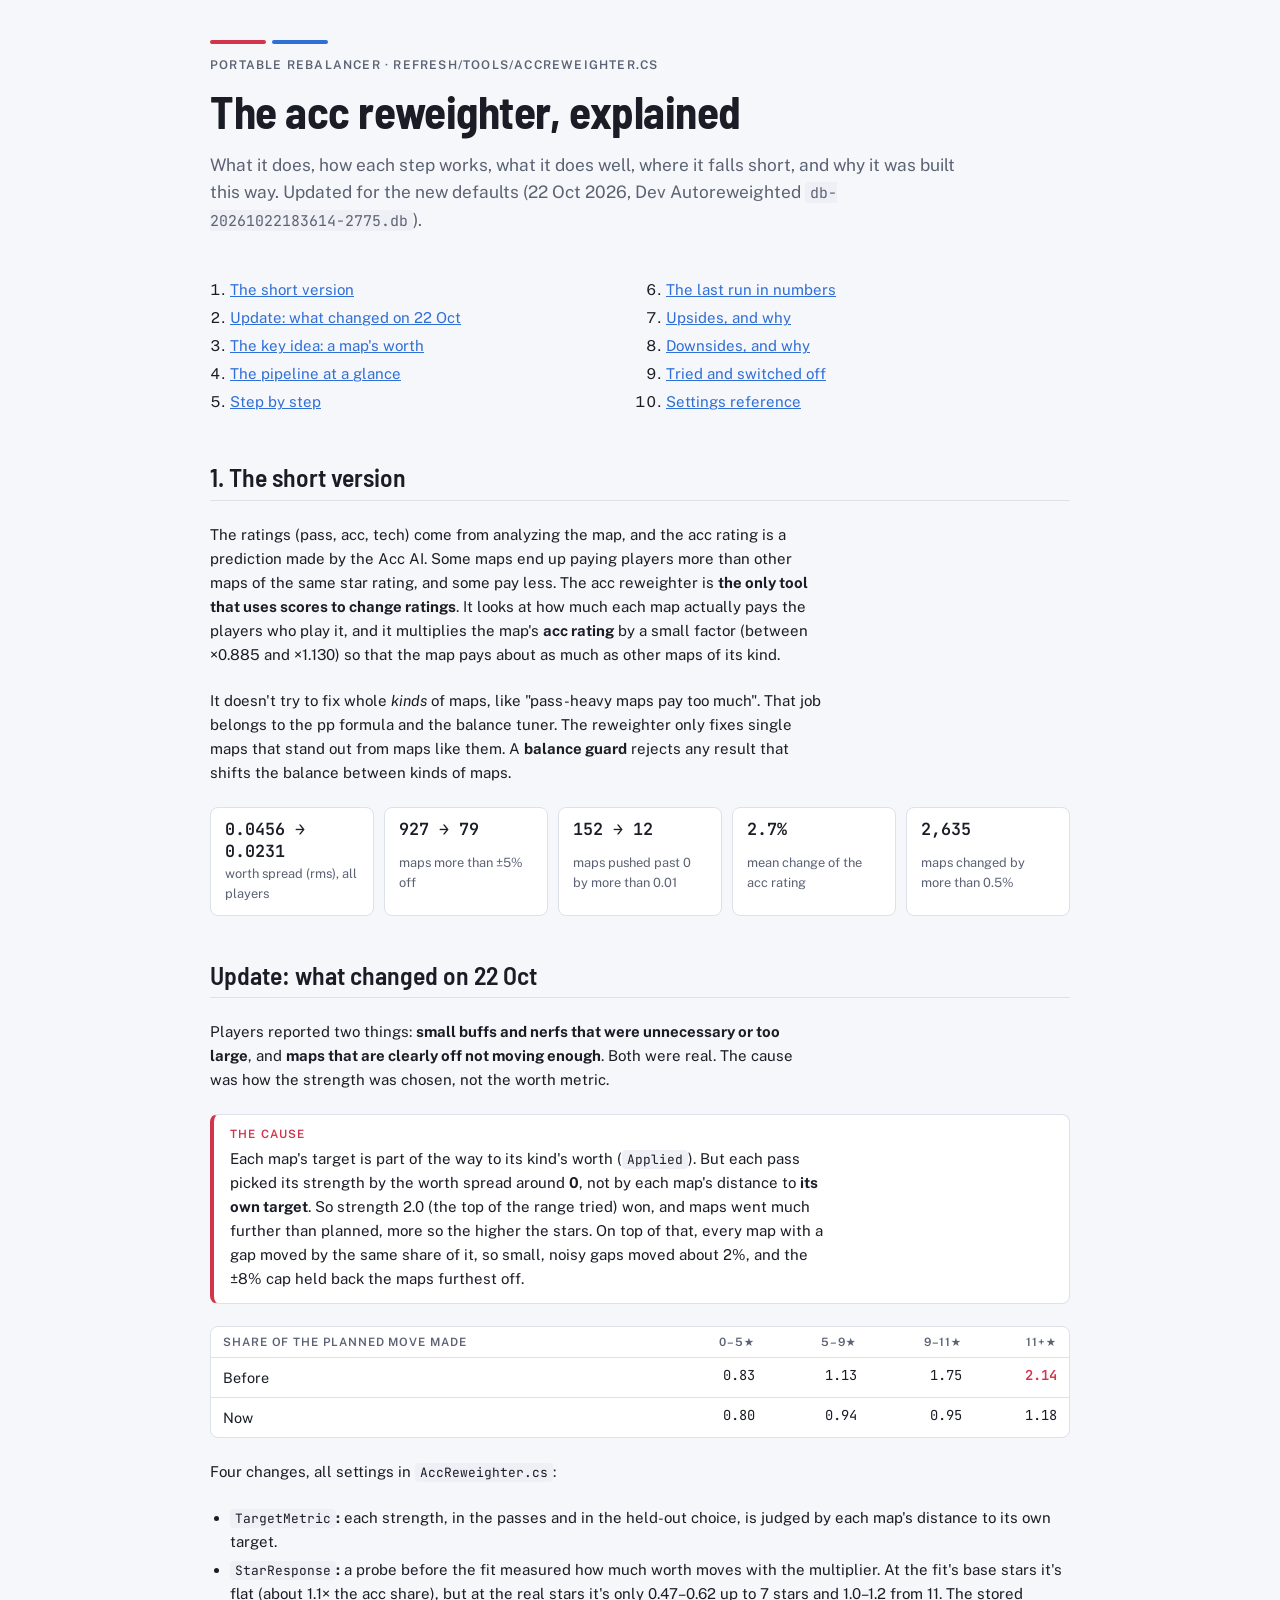
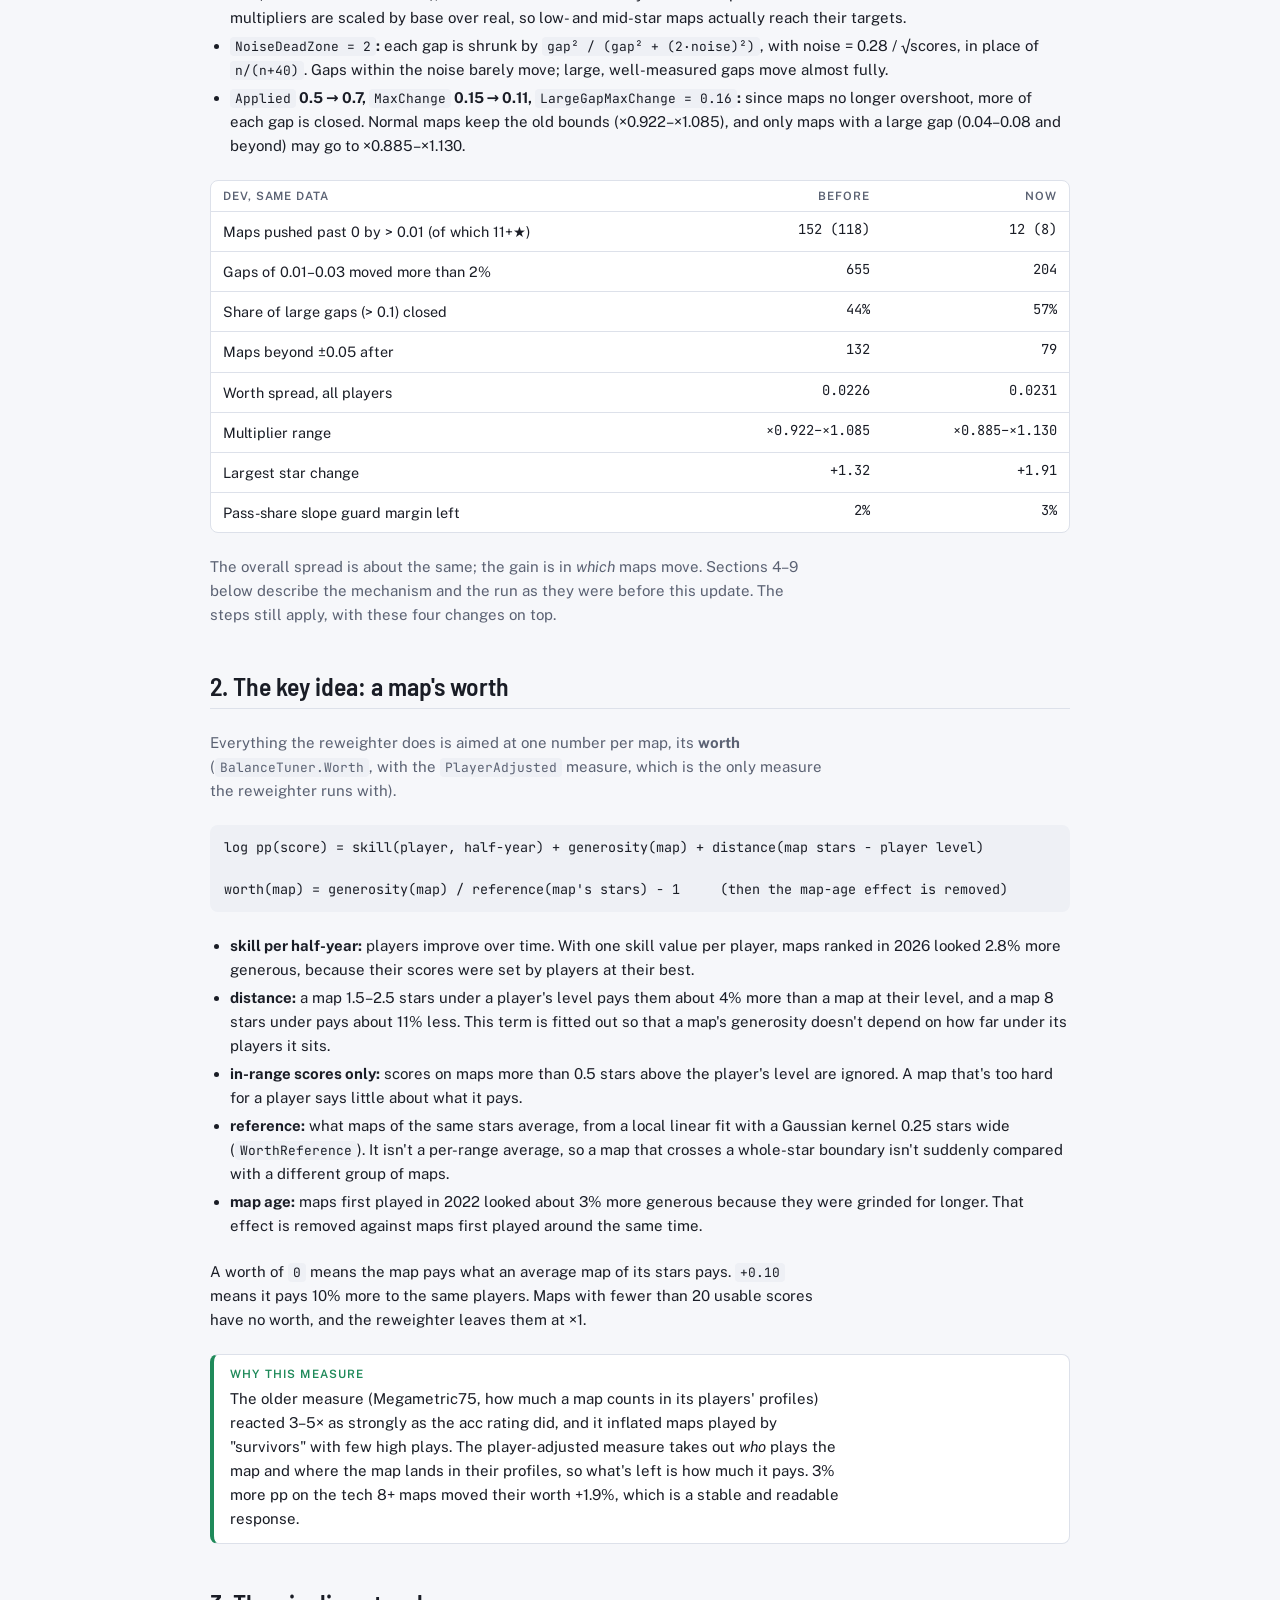
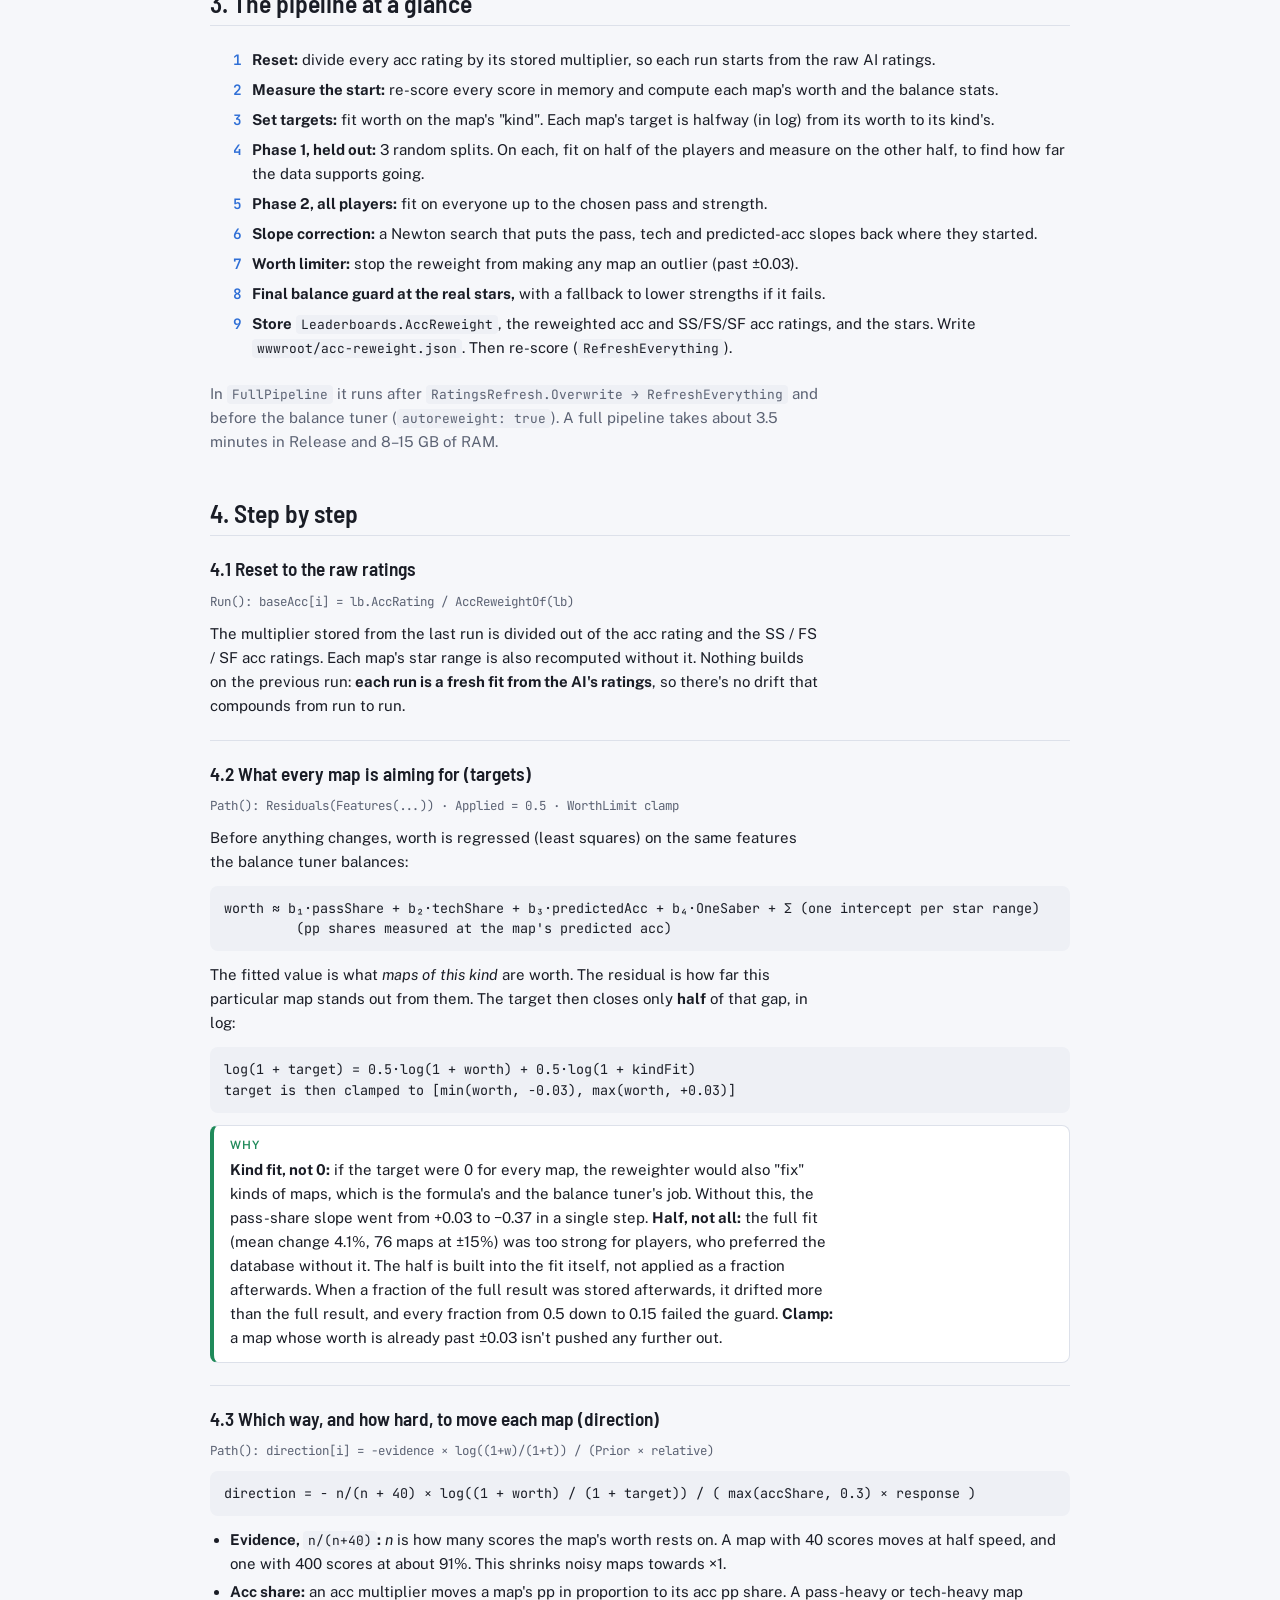
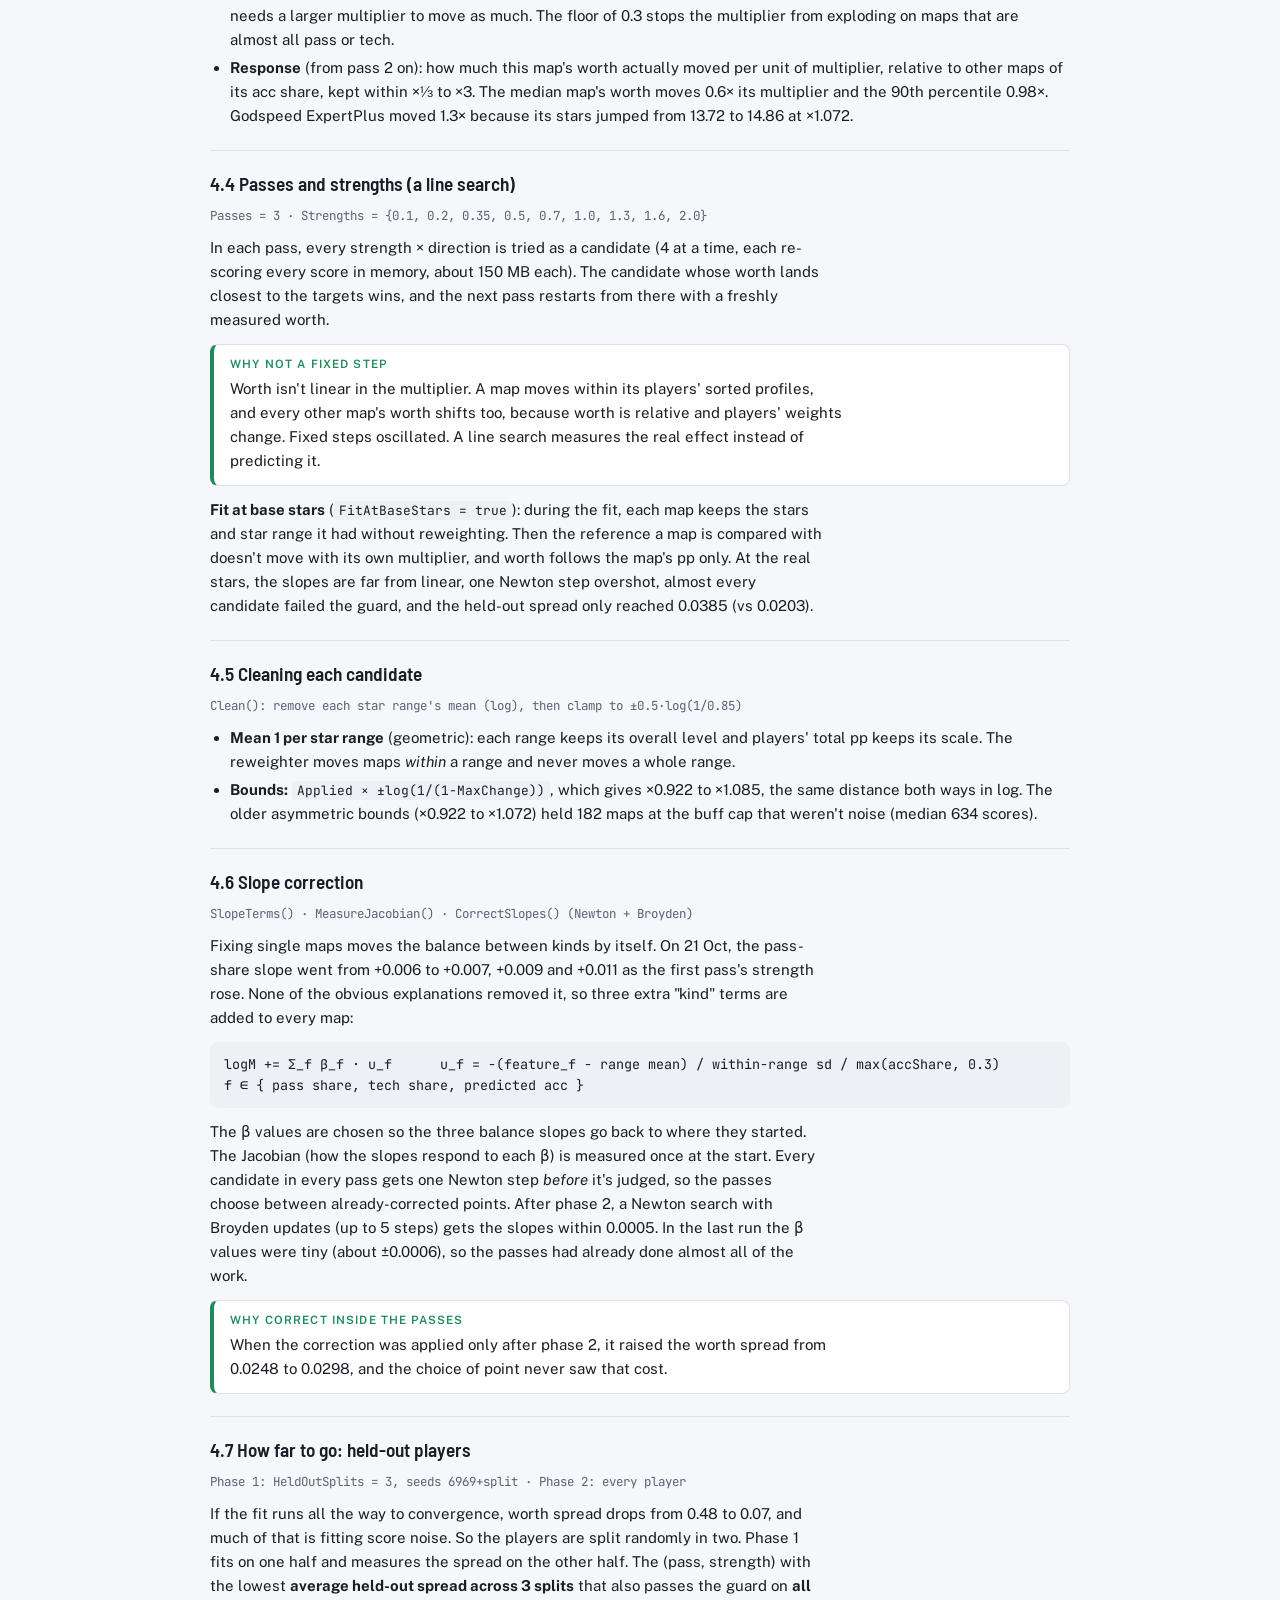
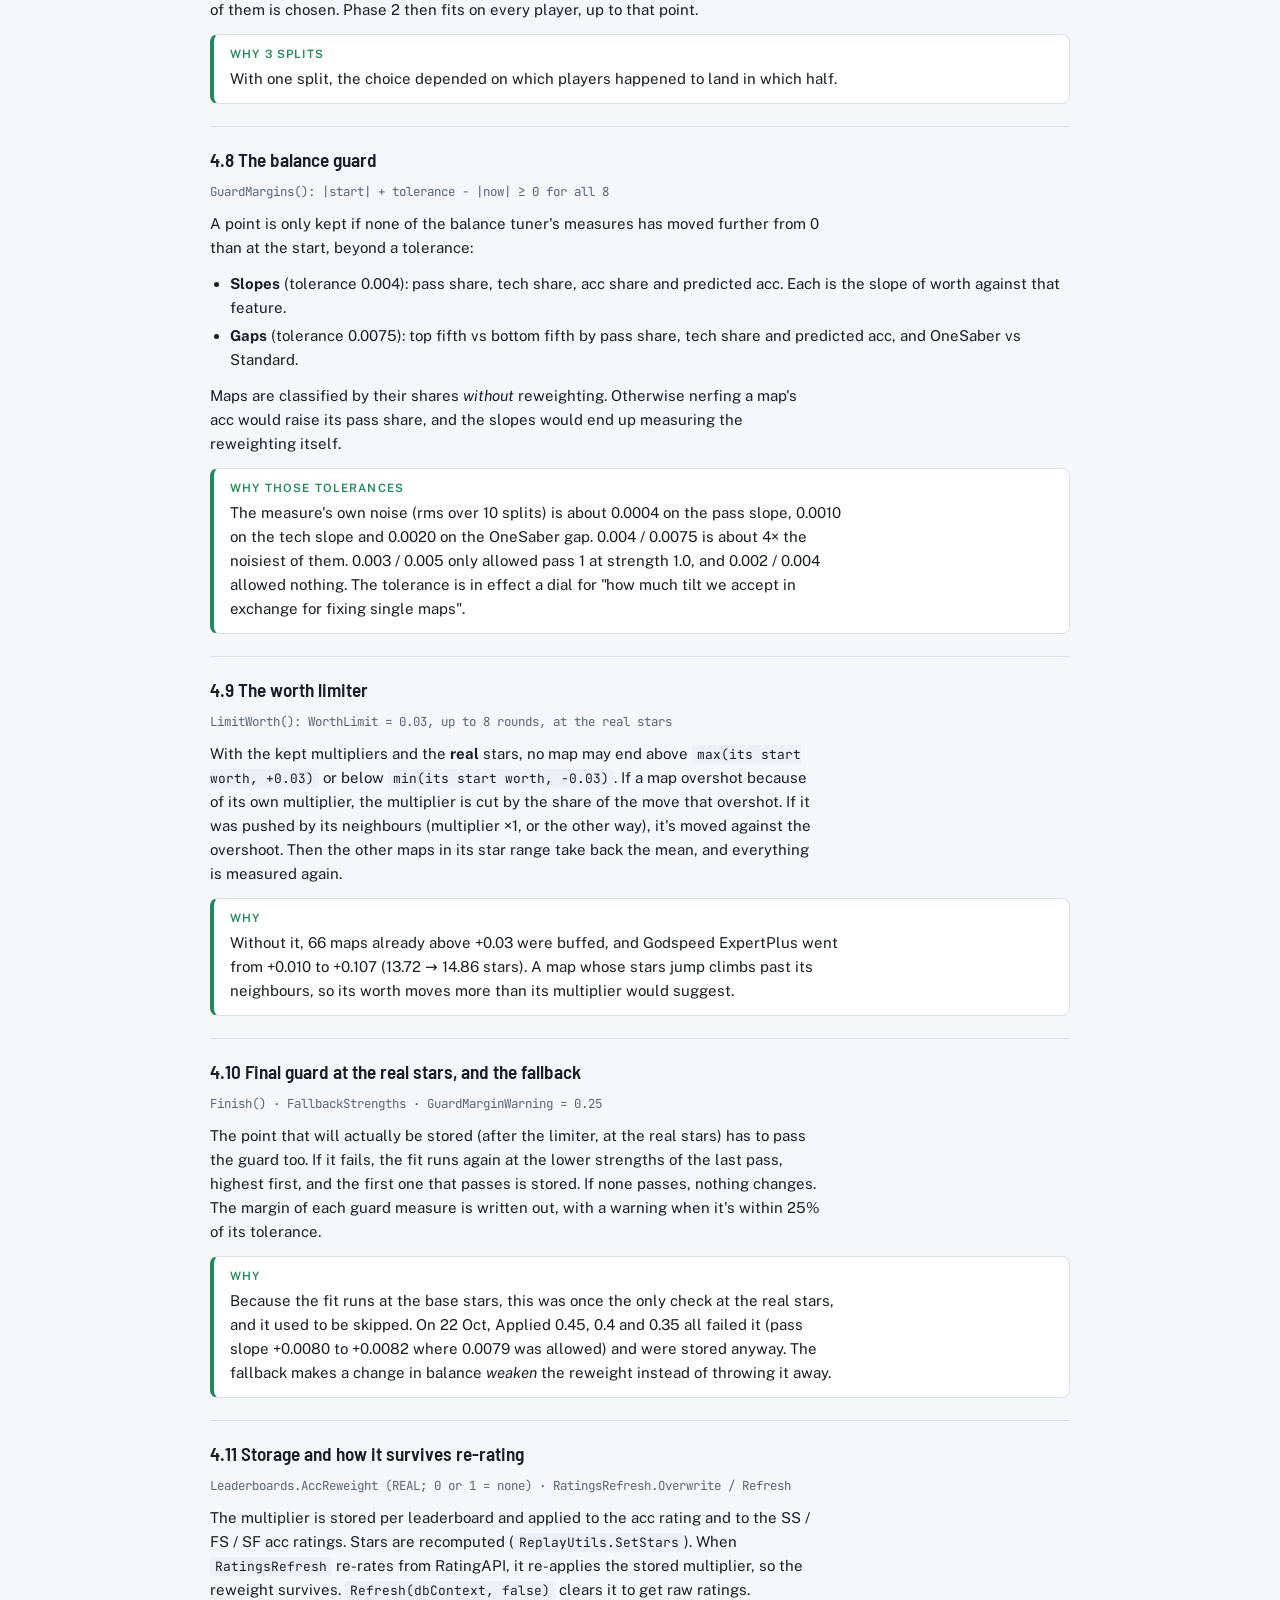
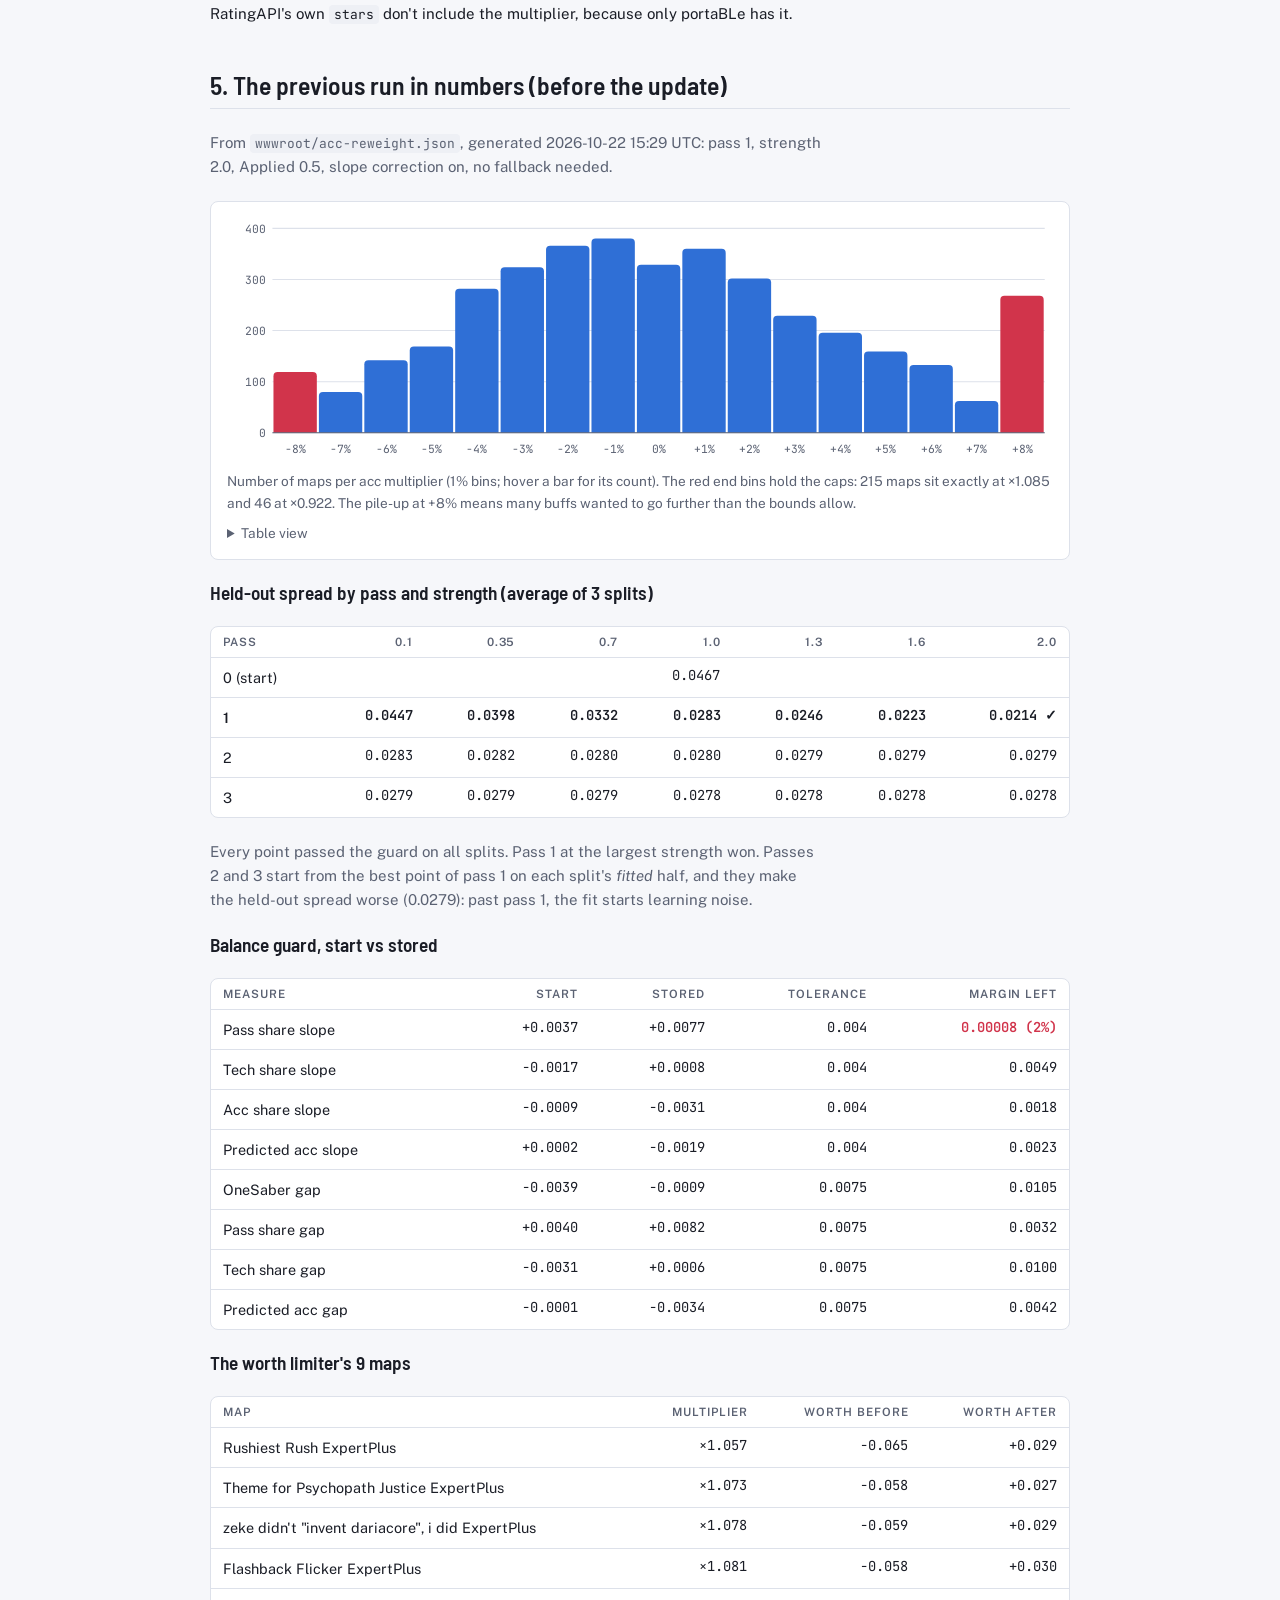
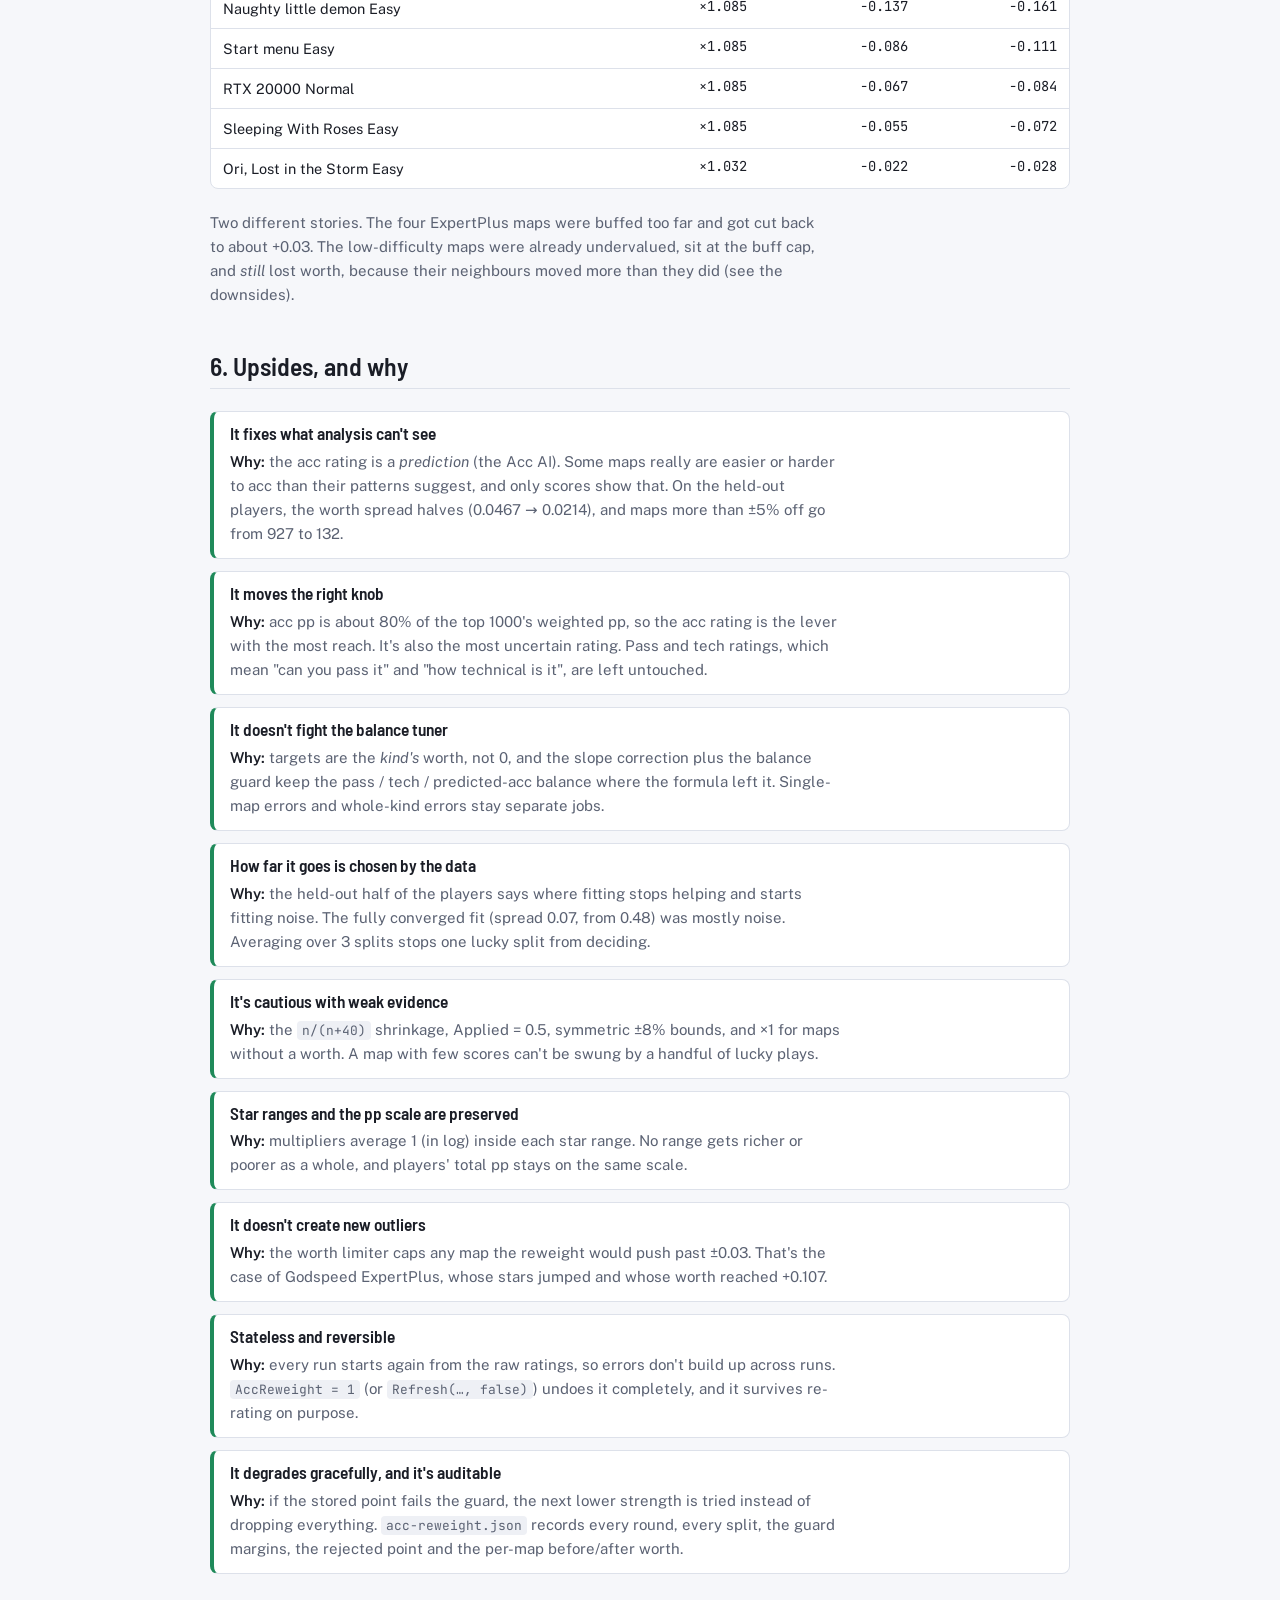
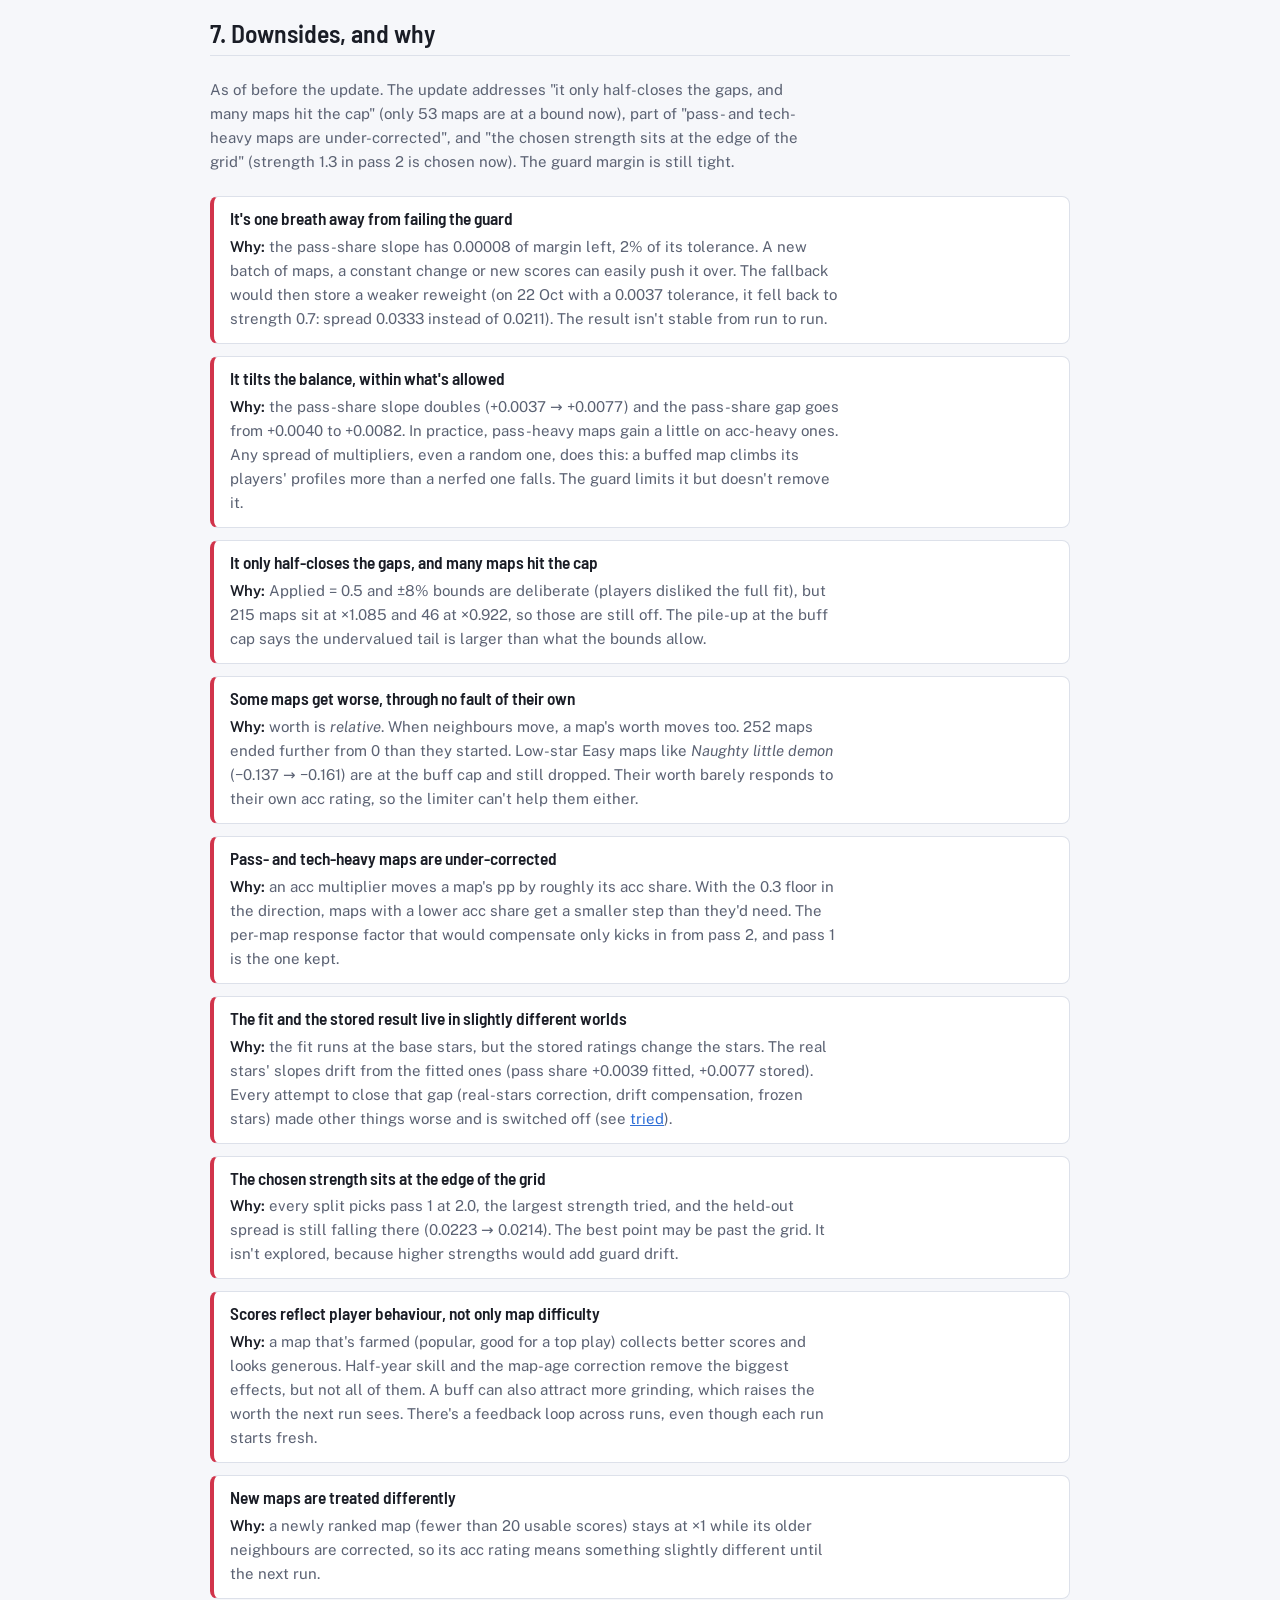
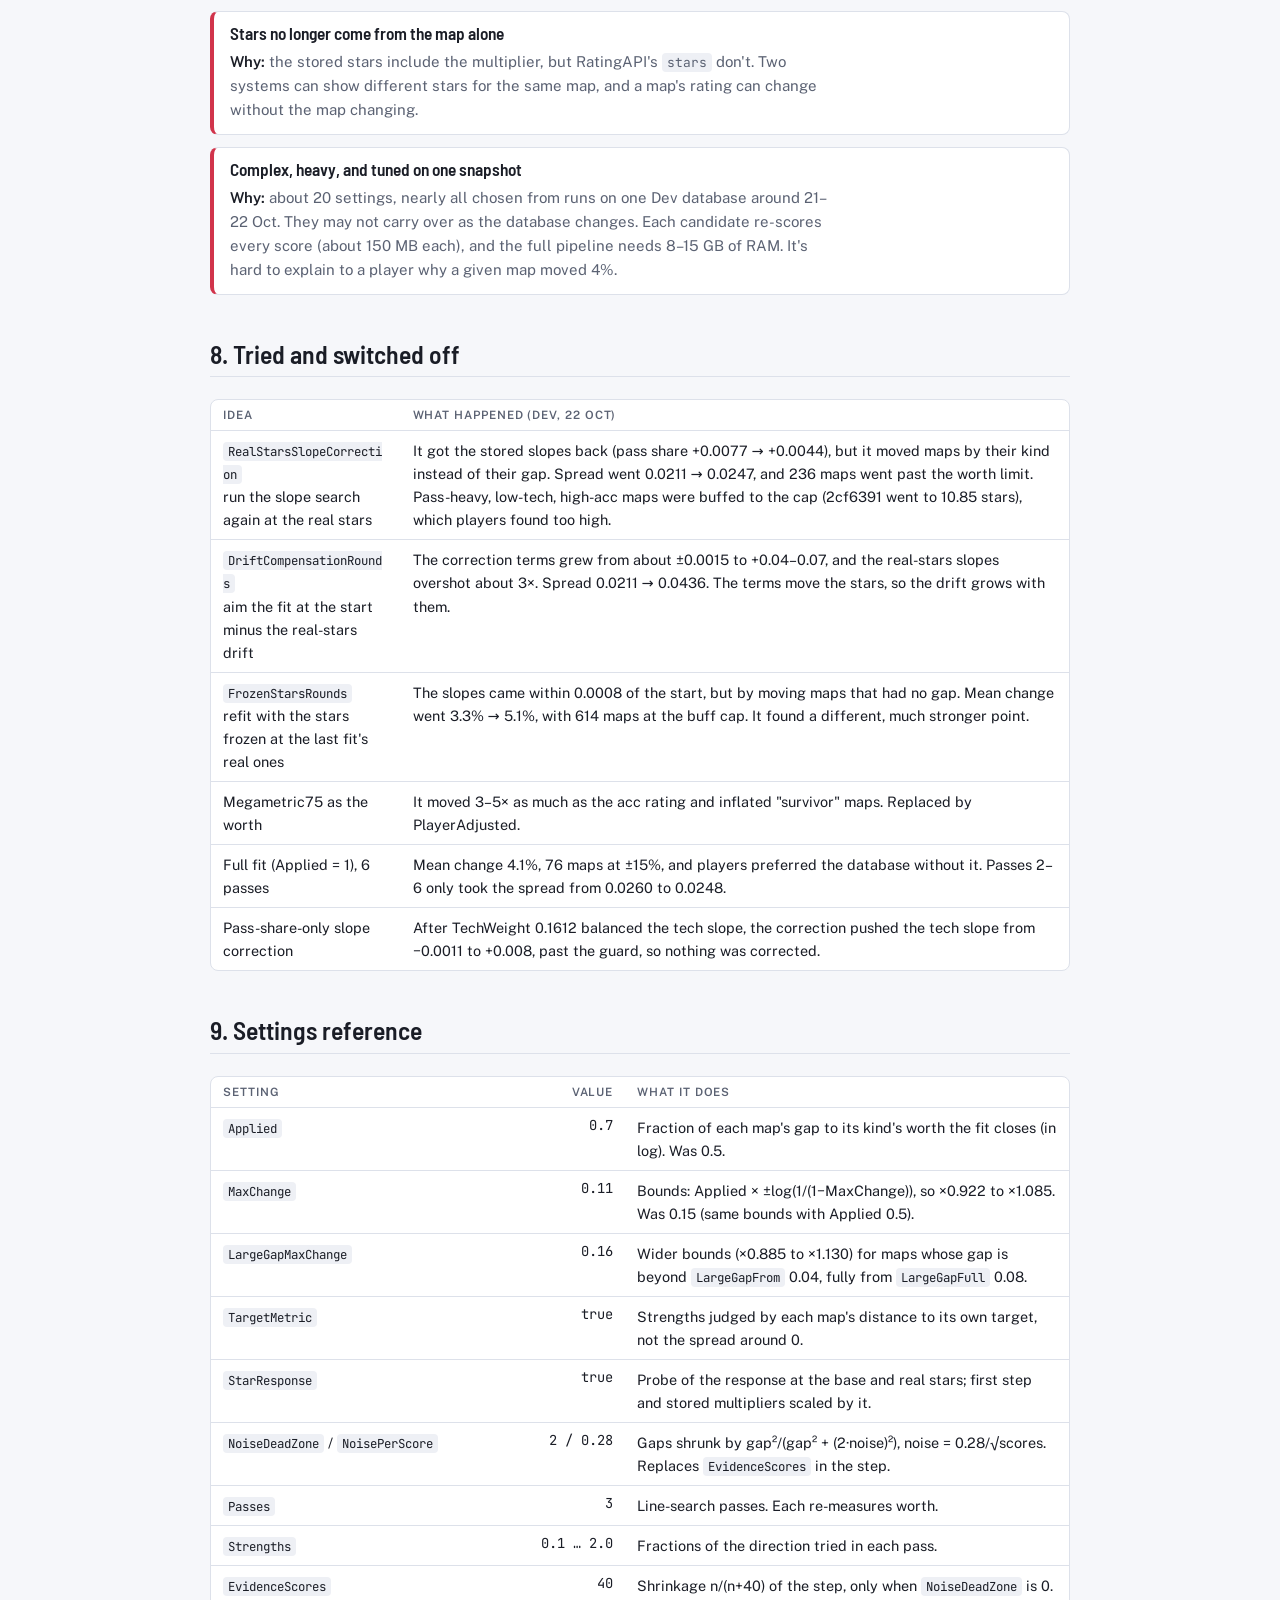
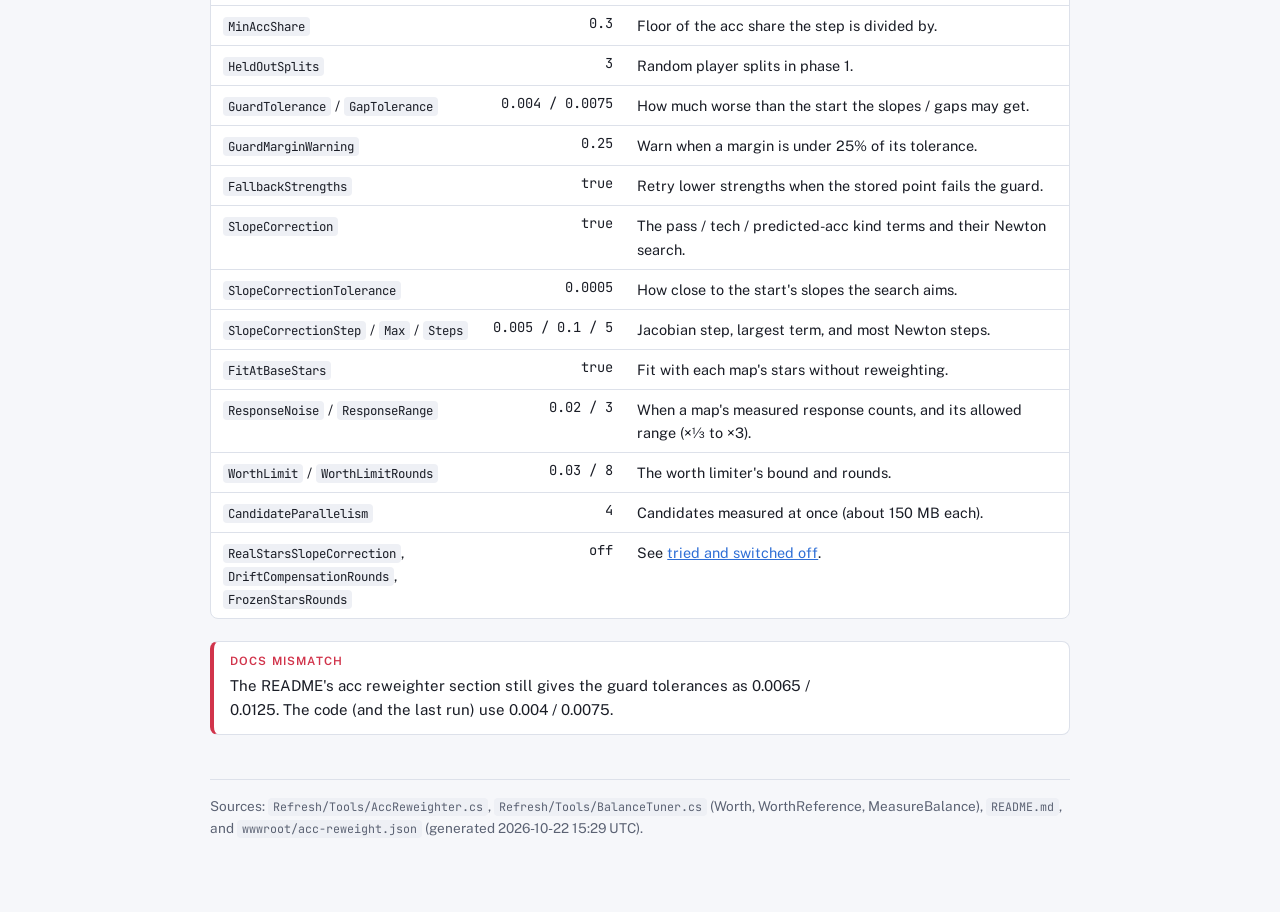
==== acc-reweighter-explained.html @ 8b10fa7d "Reweighter: target metric, star response, noise dead zone, large gaps; new Dev Autoreweighted; cache" ====
<!doctype html>
<html lang="en">
<head>
<meta charset="utf-8">
<meta name="viewport" content="width=device-width, initial-scale=1, viewport-fit=cover">
<title>The acc reweighter, explained</title>
<link rel="preconnect" href="https://fonts.googleapis.com">
<link rel="stylesheet" href="https://fonts.googleapis.com/css2?family=Barlow+Semi+Condensed:wght@500;600;700&family=Public+Sans:wght@400;500;600&family=JetBrains+Mono:wght@400;500&display=swap">
<style>
/* Same look as pp-calculation-example.html and portaBLe-rebalancer-changelog.html. */
:root {
  --bg: #f6f7fa;
  --surface: #ffffff;
  --fg: #1a1d26;
  --muted: #5b6273;
  --line: #dde1ea;
  --red: #d1344b;      /* left saber */
  --blue: #2f6fd6;     /* right saber */
  --green: #1f8a5a;
  --code-bg: #eef0f5;
  --display: "Barlow Semi Condensed", "Arial Narrow", system-ui, sans-serif;
  --body: "Public Sans", system-ui, -apple-system, "Segoe UI", sans-serif;
  --mono: "JetBrains Mono", ui-monospace, SFMono-Regular, Menlo, monospace;
}
@media (prefers-color-scheme: dark) { :root:not([data-theme="light"]) {
  --bg: #11131a; --surface: #181b24; --fg: #e6e8ef; --muted: #9aa1b2; --line: #2a2f3c;
  --red: #ff6b7f; --blue: #6fa3ff; --green: #4cc38a; --code-bg: #20242f; color-scheme: dark; } }
:root[data-theme="dark"] {
  --bg: #11131a; --surface: #181b24; --fg: #e6e8ef; --muted: #9aa1b2; --line: #2a2f3c;
  --red: #ff6b7f; --blue: #6fa3ff; --green: #4cc38a; --code-bg: #20242f; color-scheme: dark; }

body { margin: 0; background: var(--bg); color: var(--fg); font: 15px/1.6 var(--body); }
.wrap { max-width: 860px; margin: 0 auto; padding-block: 40px 72px;
  padding-left: max(16px, env(safe-area-inset-left, 0px)); padding-right: max(16px, env(safe-area-inset-right, 0px));
  display: grid; gap: 44px; }
h1, h2, h3 { font-family: var(--display); text-wrap: balance; margin: 0; line-height: 1.15; }
h1 { font-size: clamp(2rem, 5vw, 2.8rem); font-weight: 700; letter-spacing: -0.01em; }
h2 { font-size: 1.6rem; font-weight: 600; padding-bottom: 8px; border-bottom: 1px solid var(--line); }
h3 { font-size: 1.2rem; font-weight: 600; }
p { margin: 0; max-width: 68ch; }
ul, ol { margin: 0; padding-left: 20px; display: grid; gap: 4px; }
code { font: 0.86em var(--mono); background: var(--code-bg); padding: 1px 5px; border-radius: 4px; overflow-wrap: anywhere; }
a { color: var(--blue); }
a:focus-visible { outline: 2px solid var(--blue); outline-offset: 2px; }
.eyebrow { font: 600 0.75rem var(--body); letter-spacing: 0.1em; text-transform: uppercase; color: var(--muted); }
.sabers { display: flex; gap: 6px; }
.sabers span { height: 4px; width: 56px; border-radius: 2px; }
.sabers span:first-child { background: var(--red); } .sabers span:last-child { background: var(--blue); }

header { display: grid; gap: 14px; }
.lede { font-size: 1.08rem; color: var(--muted); }
section { display: grid; gap: 22px; min-width: 0; }
.intro { color: var(--muted); }
nav ol { columns: 2; column-gap: 32px; display: block; }
nav li { margin-bottom: 4px; break-inside: avoid; }

.map { display: grid; grid-template-columns: repeat(auto-fit, minmax(150px, 1fr)); gap: 10px; }
.map div { background: var(--surface); border: 1px solid var(--line); border-radius: 8px; padding: 10px 14px; display: grid; gap: 2px; }
.map b { font: 600 1.05rem var(--mono); font-variant-numeric: tabular-nums; }
.map span { font-size: 0.8rem; color: var(--muted); }

.flow { counter-reset: step; display: grid; gap: 6px; padding: 0; list-style: none; }
.flow li { display: grid; grid-template-columns: 2rem 1fr; gap: 10px; align-items: baseline; }
.flow li::before { counter-increment: step; content: counter(step); font: 600 0.9rem var(--mono); color: var(--blue); text-align: right; }

.step { display: grid; gap: 12px; padding-bottom: 22px; border-bottom: 1px solid var(--line); }
.step:last-child { border-bottom: 0; padding-bottom: 0; }
.step .refs { font: 0.78rem var(--mono); color: var(--muted); }
pre.formula { margin: 0; font: 0.84rem/1.55 var(--mono); background: var(--code-bg); border-radius: 8px; padding: 12px 14px; overflow-x: auto; white-space: pre; }
.example, .note, .why { background: var(--surface); border: 1px solid var(--line); border-radius: 8px; padding: 12px 16px; display: grid; gap: 6px; }
.example { border-left: 4px solid var(--blue); }
.note { border-left: 4px solid var(--red); }
.why { border-left: 4px solid var(--green); }
.example .label, .note .label, .why .label { font: 600 0.72rem var(--body); letter-spacing: 0.1em; text-transform: uppercase; }
.example .label { color: var(--blue); } .note .label { color: var(--red); } .why .label { color: var(--green); }

.pros, .cons { display: grid; gap: 12px; }
.item { background: var(--surface); border: 1px solid var(--line); border-radius: 8px; padding: 12px 16px; display: grid; gap: 6px; }
.pros .item { border-left: 4px solid var(--green); }
.cons .item { border-left: 4px solid var(--red); }
.item h3 { font-size: 1.08rem; }
.item .reason { color: var(--muted); }
.item .reason b { color: var(--fg); font-weight: 600; }

.table-wrap { overflow-x: auto; border: 1px solid var(--line); border-radius: 8px; background: var(--surface); }
table { border-collapse: collapse; width: 100%; font-size: 0.9rem; min-width: 560px; }
th, td { text-align: left; padding: 8px 12px; border-bottom: 1px solid var(--line); vertical-align: top; }
th { font: 600 0.72rem var(--body); letter-spacing: 0.08em; text-transform: uppercase; color: var(--muted); }
tr:last-child td { border-bottom: 0; }
td.num, th.num { text-align: right; }
td.num { font: 0.86rem var(--mono); font-variant-numeric: tabular-nums; white-space: nowrap; }
td.bad { color: var(--red); font-weight: 600; }
tr.kept td { font-weight: 600; }

figure { margin: 0; display: grid; gap: 8px; background: var(--surface); border: 1px solid var(--line); border-radius: 8px; padding: 14px 16px; }
figcaption { font-size: 0.85rem; color: var(--muted); }
.hist { width: 100%; height: auto; display: block; }
.hist .grid { stroke: var(--line); stroke-width: 1; }
.hist .base { stroke: var(--muted); stroke-width: 1; }
.hist .ax { fill: var(--muted); font: 11px var(--mono); }
.hist .bar path { fill: var(--blue); }
.hist .bar.cap path { fill: var(--red); }
.hist .bar:hover path { opacity: 0.75; }
details summary { cursor: pointer; font-size: 0.85rem; color: var(--muted); }
footer { font-size: 0.85rem; color: var(--muted); border-top: 1px solid var(--line); padding-top: 16px; }
@media (max-width: 640px) { nav ol { columns: 1; } }
</style>
</head>
<body>
<div class="wrap">

<header>
  <div class="sabers" aria-hidden="true"><span></span><span></span></div>
  <div class="eyebrow">portaBLe rebalancer · Refresh/Tools/AccReweighter.cs</div>
  <h1>The acc reweighter, explained</h1>
  <p class="lede">What it does, how each step works, what it does well, where it falls short, and why it was built this
  way. Updated for the new defaults (22 Oct 2026, Dev Autoreweighted <code>db-20261022183614-2775.db</code>).</p>
</header>

<nav aria-label="Contents">
  <ol>
    <li><a href="#tldr">The short version</a></li>
    <li><a href="#update">Update: what changed on 22 Oct</a></li>
    <li><a href="#worth">The key idea: a map's worth</a></li>
    <li><a href="#overview">The pipeline at a glance</a></li>
    <li><a href="#steps">Step by step</a></li>
    <li><a href="#run">The last run in numbers</a></li>
    <li><a href="#pros">Upsides, and why</a></li>
    <li><a href="#cons">Downsides, and why</a></li>
    <li><a href="#tried">Tried and switched off</a></li>
    <li><a href="#knobs">Settings reference</a></li>
  </ol>
</nav>

<!-- ============================================================ -->
<section id="tldr">
  <h2>1. The short version</h2>
  <p>The ratings (pass, acc, tech) come from analyzing the map, and the acc rating is a prediction made by the Acc AI. Some
  maps end up paying players more than other maps of the same star rating, and some pay less. The acc reweighter is
  <b>the only tool that uses scores to change ratings</b>. It looks at how much each map actually pays the players who
  play it, and it multiplies the map's <b>acc rating</b> by a small factor (between ×0.885 and ×1.130) so that the map
  pays about as much as other maps of its kind.</p>
  <p>It doesn't try to fix whole <i>kinds</i> of maps, like "pass-heavy maps pay too much". That job belongs to the pp
  formula and the balance tuner. The reweighter only fixes single maps that stand out from maps like them. A
  <b>balance guard</b> rejects any result that shifts the balance between kinds of maps.</p>
  <div class="map">
    <div><b>0.0456 → 0.0231</b><span>worth spread (rms), all players</span></div>
    <div><b>927 → 79</b><span>maps more than ±5% off</span></div>
    <div><b>152 → 12</b><span>maps pushed past 0 by more than 0.01</span></div>
    <div><b>2.7%</b><span>mean change of the acc rating</span></div>
    <div><b>2,635</b><span>maps changed by more than 0.5%</span></div>
  </div>
</section>

<!-- ============================================================ -->
<section id="update">
  <h2>Update: what changed on 22 Oct</h2>
  <p>Players reported two things: <b>small buffs and nerfs that were unnecessary or too large</b>, and <b>maps that are
  clearly off not moving enough</b>. Both were real. The cause was how the strength was chosen, not the worth metric.</p>
  <div class="note"><span class="label">The cause</span>
    <p>Each map's target is part of the way to its kind's worth (<code>Applied</code>). But each pass picked its strength by
    the worth spread around <b>0</b>, not by each map's distance to <b>its own target</b>. So strength 2.0 (the top of the
    range tried) won, and maps went much further than planned, more so the higher the stars. On top of that, every map
    with a gap moved by the same share of it, so small, noisy gaps moved about 2%, and the ±8% cap held back the maps
    furthest off.</p>
  </div>
  <div class="table-wrap"><table>
    <thead><tr><th>Share of the planned move made</th><th class="num">0–5★</th><th class="num">5–9★</th><th class="num">9–11★</th><th class="num">11+★</th></tr></thead>
    <tbody>
      <tr><td>Before</td><td class="num">0.83</td><td class="num">1.13</td><td class="num">1.75</td><td class="num bad">2.14</td></tr>
      <tr><td>Now</td><td class="num">0.80</td><td class="num">0.94</td><td class="num">0.95</td><td class="num">1.18</td></tr>
    </tbody>
  </table></div>
  <p>Four changes, all settings in <code>AccReweighter.cs</code>:</p>
  <ul>
    <li><b><code>TargetMetric</code>:</b> each strength, in the passes and in the held-out choice, is judged by each map's
      distance to its own target.</li>
    <li><b><code>StarResponse</code>:</b> a probe before the fit measured how much worth moves with the multiplier. At the
      fit's base stars it's flat (about 1.1× the acc share), but at the real stars it's only 0.47–0.62 up to 7 stars and
      1.0–1.2 from 11. The stored multipliers are scaled by base over real, so low- and mid-star maps actually reach their
      targets.</li>
    <li><b><code>NoiseDeadZone = 2</code>:</b> each gap is shrunk by <code>gap² / (gap² + (2·noise)²)</code>, with noise =
      0.28 / √scores, in place of <code>n/(n+40)</code>. Gaps within the noise barely move; large, well-measured gaps
      move almost fully.</li>
    <li><b><code>Applied</code> 0.5 → 0.7, <code>MaxChange</code> 0.15 → 0.11, <code>LargeGapMaxChange = 0.16</code>:</b> since
      maps no longer overshoot, more of each gap is closed. Normal maps keep the old bounds (×0.922–×1.085), and
      only maps with a large gap (0.04–0.08 and beyond) may go to ×0.885–×1.130.</li>
  </ul>
  <div class="table-wrap"><table>
    <thead><tr><th>Dev, same data</th><th class="num">Before</th><th class="num">Now</th></tr></thead>
    <tbody>
      <tr><td>Maps pushed past 0 by &gt; 0.01 (of which 11+★)</td><td class="num">152 (118)</td><td class="num">12 (8)</td></tr>
      <tr><td>Gaps of 0.01–0.03 moved more than 2%</td><td class="num">655</td><td class="num">204</td></tr>
      <tr><td>Share of large gaps (&gt; 0.1) closed</td><td class="num">44%</td><td class="num">57%</td></tr>
      <tr><td>Maps beyond ±0.05 after</td><td class="num">132</td><td class="num">79</td></tr>
      <tr><td>Worth spread, all players</td><td class="num">0.0226</td><td class="num">0.0231</td></tr>
      <tr><td>Multiplier range</td><td class="num">×0.922–×1.085</td><td class="num">×0.885–×1.130</td></tr>
      <tr><td>Largest star change</td><td class="num">+1.32</td><td class="num">+1.91</td></tr>
      <tr><td>Pass-share slope guard margin left</td><td class="num">2%</td><td class="num">3%</td></tr>
    </tbody>
  </table></div>
  <p class="intro">The overall spread is about the same; the gain is in <i>which</i> maps move. Sections 4–9 below describe
  the mechanism and the run as they were before this update. The steps still apply, with these four changes on top.</p>
</section>

<!-- ============================================================ -->
<section id="worth">
  <h2>2. The key idea: a map's worth</h2>
  <p class="intro">Everything the reweighter does is aimed at one number per map, its <b>worth</b>
  (<code>BalanceTuner.Worth</code>, with the <code>PlayerAdjusted</code> measure, which is the only measure the
  reweighter runs with).</p>
  <pre class="formula">log pp(score) = skill(player, half-year) + generosity(map) + distance(map stars − player level)

worth(map) = generosity(map) / reference(map's stars) − 1     (then the map-age effect is removed)</pre>
  <ul>
    <li><b>skill per half-year:</b> players improve over time. With one skill value per player, maps ranked in 2026
      looked 2.8% more generous, because their scores were set by players at their best.</li>
    <li><b>distance:</b> a map 1.5–2.5 stars under a player's level pays them about 4% more than a map at their level,
      and a map 8 stars under pays about 11% less. This term is fitted out so that a map's generosity doesn't depend on
      how far under its players it sits.</li>
    <li><b>in-range scores only:</b> scores on maps more than 0.5 stars above the player's level are ignored. A map
      that's too hard for a player says little about what it pays.</li>
    <li><b>reference:</b> what maps of the same stars average, from a local linear fit with a Gaussian kernel 0.25
      stars wide (<code>WorthReference</code>). It isn't a per-range average, so a map that crosses a whole-star
      boundary isn't suddenly compared with a different group of maps.</li>
    <li><b>map age:</b> maps first played in 2022 looked about 3% more generous because they were grinded for longer.
      That effect is removed against maps first played around the same time.</li>
  </ul>
  <p>A worth of <code>0</code> means the map pays what an average map of its stars pays. <code>+0.10</code> means it pays
  10% more to the same players. Maps with fewer than 20 usable scores have no worth, and the reweighter leaves them at ×1.</p>
  <div class="why"><span class="label">Why this measure</span>
    <p>The older measure (Megametric75, how much a map counts in its players' profiles) reacted 3–5× as strongly as the
    acc rating did, and it inflated maps played by "survivors" with few high plays. The player-adjusted measure takes
    out <i>who</i> plays the map and where the map lands in their profiles, so what's left is how much it pays. 3% more
    pp on the tech 8+ maps moved their worth +1.9%, which is a stable and readable response.</p>
  </div>
</section>

<!-- ============================================================ -->
<section id="overview">
  <h2>3. The pipeline at a glance</h2>
  <ol class="flow">
    <li><span><b>Reset:</b> divide every acc rating by its stored multiplier, so each run starts from the raw AI ratings.</span></li>
    <li><span><b>Measure the start:</b> re-score every score in memory and compute each map's worth and the balance stats.</span></li>
    <li><span><b>Set targets:</b> fit worth on the map's "kind". Each map's target is halfway (in log) from its worth to its kind's.</span></li>
    <li><span><b>Phase 1, held out:</b> 3 random splits. On each, fit on half of the players and measure on the other half, to find how far the data supports going.</span></li>
    <li><span><b>Phase 2, all players:</b> fit on everyone up to the chosen pass and strength.</span></li>
    <li><span><b>Slope correction:</b> a Newton search that puts the pass, tech and predicted-acc slopes back where they started.</span></li>
    <li><span><b>Worth limiter:</b> stop the reweight from making any map an outlier (past ±0.03).</span></li>
    <li><span><b>Final balance guard at the real stars,</b> with a fallback to lower strengths if it fails.</span></li>
    <li><span><b>Store</b> <code>Leaderboards.AccReweight</code>, the reweighted acc and SS/FS/SF acc ratings, and the stars. Write <code>wwwroot/acc-reweight.json</code>. Then re-score (<code>RefreshEverything</code>).</span></li>
  </ol>
  <p class="intro">In <code>FullPipeline</code> it runs after <code>RatingsRefresh.Overwrite → RefreshEverything</code> and
  before the balance tuner (<code>autoreweight: true</code>). A full pipeline takes about 3.5 minutes in Release and
  8–15 GB of RAM.</p>
</section>

<!-- ============================================================ -->
<section id="steps">
  <h2>4. Step by step</h2>

  <div class="step">
    <h3>4.1 Reset to the raw ratings</h3>
    <div class="refs">Run(): baseAcc[i] = lb.AccRating / AccReweightOf(lb)</div>
    <p>The multiplier stored from the last run is divided out of the acc rating and the SS / FS / SF acc ratings. Each
    map's star range is also recomputed without it. Nothing builds on the previous run: <b>each run is a fresh fit from
    the AI's ratings</b>, so there's no drift that compounds from run to run.</p>
  </div>

  <div class="step">
    <h3>4.2 What every map is aiming for (targets)</h3>
    <div class="refs">Path(): Residuals(Features(...)) · Applied = 0.5 · WorthLimit clamp</div>
    <p>Before anything changes, worth is regressed (least squares) on the same features the balance tuner balances:</p>
    <pre class="formula">worth ≈ b₁·passShare + b₂·techShare + b₃·predictedAcc + b₄·OneSaber + Σ (one intercept per star range)
         (pp shares measured at the map's predicted acc)</pre>
    <p>The fitted value is what <i>maps of this kind</i> are worth. The residual is how far this particular map
    stands out from them. The target then closes only <b>half</b> of that gap, in log:</p>
    <pre class="formula">log(1 + target) = 0.5·log(1 + worth) + 0.5·log(1 + kindFit)
target is then clamped to [min(worth, −0.03), max(worth, +0.03)]</pre>
    <div class="why"><span class="label">Why</span>
      <p><b>Kind fit, not 0:</b> if the target were 0 for every map, the reweighter would also "fix" kinds of maps,
      which is the formula's and the balance tuner's job. Without this, the pass-share slope went from +0.03 to −0.37 in
      a single step. <b>Half, not all:</b> the full fit (mean change 4.1%, 76 maps at ±15%) was too strong for players,
      who preferred the database without it. The half is built into the fit itself, not applied as a fraction
      afterwards. When a fraction of the full result was stored afterwards, it drifted more than the full result, and
      every fraction from 0.5 down to 0.15 failed the guard. <b>Clamp:</b> a map whose worth is already past ±0.03
      isn't pushed any further out.</p>
    </div>
  </div>

  <div class="step">
    <h3>4.3 Which way, and how hard, to move each map (direction)</h3>
    <div class="refs">Path(): direction[i] = −evidence × log((1+w)/(1+t)) / (Prior × relative)</div>
    <pre class="formula">direction = − n/(n + 40) × log((1 + worth) / (1 + target)) / ( max(accShare, 0.3) × response )</pre>
    <ul>
      <li><b>Evidence, <code>n/(n+40)</code>:</b> <i>n</i> is how many scores the map's worth rests on. A map with 40 scores
        moves at half speed, and one with 400 scores at about 91%. This shrinks noisy maps towards ×1.</li>
      <li><b>Acc share:</b> an acc multiplier moves a map's pp in proportion to its acc pp share. A pass-heavy or
        tech-heavy map needs a larger multiplier to move as much. The floor of 0.3 stops the multiplier from exploding
        on maps that are almost all pass or tech.</li>
      <li><b>Response</b> (from pass 2 on): how much this map's worth actually moved per unit of multiplier, relative to
        other maps of its acc share, kept within ×⅓ to ×3. The median map's worth moves 0.6× its multiplier and the
        90th percentile 0.98×. Godspeed ExpertPlus moved 1.3× because its stars jumped from 13.72 to 14.86 at ×1.072.</li>
    </ul>
  </div>

  <div class="step">
    <h3>4.4 Passes and strengths (a line search)</h3>
    <div class="refs">Passes = 3 · Strengths = {0.1, 0.2, 0.35, 0.5, 0.7, 1.0, 1.3, 1.6, 2.0}</div>
    <p>In each pass, every strength × direction is tried as a candidate (4 at a time, each re-scoring every score in
    memory, about 150 MB each). The candidate whose worth lands closest to the targets wins, and the next pass
    restarts from there with a freshly measured worth.</p>
    <div class="why"><span class="label">Why not a fixed step</span>
      <p>Worth isn't linear in the multiplier. A map moves within its players' sorted profiles, and every other map's
      worth shifts too, because worth is relative and players' weights change. Fixed steps oscillated. A line search
      measures the real effect instead of predicting it.</p>
    </div>
    <p><b>Fit at base stars</b> (<code>FitAtBaseStars = true</code>): during the fit, each map keeps the stars and star
    range it had without reweighting. Then the reference a map is compared with doesn't move with its own multiplier,
    and worth follows the map's pp only. At the real stars, the slopes are far from linear, one Newton step overshot,
    almost every candidate failed the guard, and the held-out spread only reached 0.0385 (vs 0.0203).</p>
  </div>

  <div class="step">
    <h3>4.5 Cleaning each candidate</h3>
    <div class="refs">Clean(): remove each star range's mean (log), then clamp to ±0.5·log(1/0.85)</div>
    <ul>
      <li><b>Mean 1 per star range</b> (geometric): each range keeps its overall level and players' total pp keeps its
        scale. The reweighter moves maps <i>within</i> a range and never moves a whole range.</li>
      <li><b>Bounds:</b> <code>Applied × ±log(1/(1−MaxChange))</code>, which gives ×0.922 to ×1.085, the same distance
        both ways in log. The older asymmetric bounds (×0.922 to ×1.072) held 182 maps at the buff cap that weren't
        noise (median 634 scores).</li>
    </ul>
  </div>

  <div class="step">
    <h3>4.6 Slope correction</h3>
    <div class="refs">SlopeTerms() · MeasureJacobian() · CorrectSlopes() (Newton + Broyden)</div>
    <p>Fixing single maps moves the balance between kinds by itself. On 21 Oct, the pass-share slope went from +0.006 to
    +0.007, +0.009 and +0.011 as the first pass's strength rose. None of the obvious explanations removed it, so three
    extra "kind" terms are added to every map:</p>
    <pre class="formula">logM += Σ_f β_f · u_f      u_f = −(feature_f − range mean) / within-range sd / max(accShare, 0.3)
f ∈ { pass share, tech share, predicted acc }</pre>
    <p>The β values are chosen so the three balance slopes go back to where they started. The Jacobian (how the
    slopes respond to each β) is measured once at the start. Every candidate in every pass gets one Newton step
    <i>before</i> it's judged, so the passes choose between already-corrected points. After phase 2, a Newton search
    with Broyden updates (up to 5 steps) gets the slopes within 0.0005. In the last run the β values were tiny
    (about ±0.0006), so the passes had already done almost all of the work.</p>
    <div class="why"><span class="label">Why correct inside the passes</span>
      <p>When the correction was applied only after phase 2, it raised the worth spread from 0.0248 to 0.0298, and the
      choice of point never saw that cost.</p>
    </div>
  </div>

  <div class="step">
    <h3>4.7 How far to go: held-out players</h3>
    <div class="refs">Phase 1: HeldOutSplits = 3, seeds 6969+split · Phase 2: every player</div>
    <p>If the fit runs all the way to convergence, worth spread drops from 0.48 to 0.07, and much of that is fitting
    score noise. So the players are split randomly in two. Phase 1 fits on one half and measures the spread on the
    other half. The (pass, strength) with the lowest <b>average held-out spread across 3 splits</b> that also passes the
    guard on <b>all</b> of them is chosen. Phase 2 then fits on every player, up to that point.</p>
    <div class="why"><span class="label">Why 3 splits</span>
      <p>With one split, the choice depended on which players happened to land in which half.</p>
    </div>
  </div>

  <div class="step">
    <h3>4.8 The balance guard</h3>
    <div class="refs">GuardMargins(): |start| + tolerance − |now| ≥ 0 for all 8</div>
    <p>A point is only kept if none of the balance tuner's measures has moved further from 0 than at the start, beyond a
    tolerance:</p>
    <ul>
      <li><b>Slopes</b> (tolerance 0.004): pass share, tech share, acc share and predicted acc. Each is the slope of worth
        against that feature.</li>
      <li><b>Gaps</b> (tolerance 0.0075): top fifth vs bottom fifth by pass share, tech share and predicted acc, and
        OneSaber vs Standard.</li>
    </ul>
    <p>Maps are classified by their shares <i>without</i> reweighting. Otherwise nerfing a map's acc would raise its pass
    share, and the slopes would end up measuring the reweighting itself.</p>
    <div class="why"><span class="label">Why those tolerances</span>
      <p>The measure's own noise (rms over 10 splits) is about 0.0004 on the pass slope, 0.0010 on the tech slope and
      0.0020 on the OneSaber gap. 0.004 / 0.0075 is about 4× the noisiest of them. 0.003 / 0.005 only allowed pass 1 at
      strength 1.0, and 0.002 / 0.004 allowed nothing. The tolerance is in effect a dial for "how much tilt we accept in
      exchange for fixing single maps".</p>
    </div>
  </div>

  <div class="step">
    <h3>4.9 The worth limiter</h3>
    <div class="refs">LimitWorth(): WorthLimit = 0.03, up to 8 rounds, at the real stars</div>
    <p>With the kept multipliers and the <b>real</b> stars, no map may end above <code>max(its start worth, +0.03)</code>
    or below <code>min(its start worth, −0.03)</code>. If a map overshot because of its own multiplier, the multiplier
    is cut by the share of the move that overshot. If it was pushed by its neighbours (multiplier ×1, or the other
    way), it's moved against the overshoot. Then the other maps in its star range take back the mean, and everything
    is measured again.</p>
    <div class="why"><span class="label">Why</span>
      <p>Without it, 66 maps already above +0.03 were buffed, and Godspeed ExpertPlus went from +0.010 to +0.107 (13.72
      → 14.86 stars). A map whose stars jump climbs past its neighbours, so its worth moves more than its multiplier
      would suggest.</p>
    </div>
  </div>

  <div class="step">
    <h3>4.10 Final guard at the real stars, and the fallback</h3>
    <div class="refs">Finish() · FallbackStrengths · GuardMarginWarning = 0.25</div>
    <p>The point that will actually be stored (after the limiter, at the real stars) has to pass the guard too. If it
    fails, the fit runs again at the lower strengths of the last pass, highest first, and the first one that passes is
    stored. If none passes, nothing changes. The margin of each guard measure is written out, with a warning when it's
    within 25% of its tolerance.</p>
    <div class="why"><span class="label">Why</span>
      <p>Because the fit runs at the base stars, this was once the only check at the real stars, and it used to be
      skipped. On 22 Oct, Applied 0.45, 0.4 and 0.35 all failed it (pass slope +0.0080 to +0.0082 where 0.0079 was
      allowed) and were stored anyway. The fallback makes a change in balance <i>weaken</i> the reweight instead of
      throwing it away.</p>
    </div>
  </div>

  <div class="step">
    <h3>4.11 Storage and how it survives re-rating</h3>
    <div class="refs">Leaderboards.AccReweight (REAL; 0 or 1 = none) · RatingsRefresh.Overwrite / Refresh</div>
    <p>The multiplier is stored per leaderboard and applied to the acc rating and to the SS / FS / SF acc ratings. Stars
    are recomputed (<code>ReplayUtils.SetStars</code>). When <code>RatingsRefresh</code> re-rates from RatingAPI, it
    re-applies the stored multiplier, so the reweight survives. <code>Refresh(dbContext, false)</code> clears it to get raw
    ratings. RatingAPI's own <code>stars</code> don't include the multiplier, because only portaBLe has it.</p>
  </div>
</section>

<!-- ============================================================ -->
<section id="run">
  <h2>5. The previous run in numbers (before the update)</h2>
  <p class="intro">From <code>wwwroot/acc-reweight.json</code>, generated 2026-10-22 15:29 UTC: pass 1, strength 2.0,
  Applied 0.5, slope correction on, no fallback needed.</p>

  <figure>
    <svg viewBox="0 0 800 240" role="img" aria-labelledby="histT" class="hist"><title id="histT">Number of maps per acc multiplier, 1% bins</title><line x1="44" x2="792" y1="210.0" y2="210.0" class="grid"/><text x="38" y="214.0" class="ax" text-anchor="end">0</text><line x1="44" x2="792" y1="160.5" y2="160.5" class="grid"/><text x="38" y="164.5" class="ax" text-anchor="end">100</text><line x1="44" x2="792" y1="111.0" y2="111.0" class="grid"/><text x="38" y="115.0" class="ax" text-anchor="end">200</text><line x1="44" x2="792" y1="61.5" y2="61.5" class="grid"/><text x="38" y="65.5" class="ax" text-anchor="end">300</text><line x1="44" x2="792" y1="12.0" y2="12.0" class="grid"/><text x="38" y="16.0" class="ax" text-anchor="end">400</text><g class="bar cap"><rect x="45.0" y="12" width="42.0" height="198" fill="transparent"/><path d="M45.0 210.0 V155.1 Q45.0 151.1 49.0 151.1 H83.0 Q87.0 151.1 87.0 155.1 V210.0 Z"/><title>-8%: 119 maps (includes the cap)</title></g><text x="66.0" y="230" class="ax" text-anchor="middle">-8%</text><g class="bar"><rect x="89.0" y="12" width="42.0" height="198" fill="transparent"/><path d="M89.0 210.0 V174.4 Q89.0 170.4 93.0 170.4 H127.0 Q131.0 170.4 131.0 174.4 V210.0 Z"/><title>-7%: 80 maps</title></g><text x="110.0" y="230" class="ax" text-anchor="middle">-7%</text><g class="bar"><rect x="133.0" y="12" width="42.0" height="198" fill="transparent"/><path d="M133.0 210.0 V143.7 Q133.0 139.7 137.0 139.7 H171.0 Q175.0 139.7 175.0 143.7 V210.0 Z"/><title>-6%: 142 maps</title></g><text x="154.0" y="230" class="ax" text-anchor="middle">-6%</text><g class="bar"><rect x="177.0" y="12" width="42.0" height="198" fill="transparent"/><path d="M177.0 210.0 V130.3 Q177.0 126.3 181.0 126.3 H215.0 Q219.0 126.3 219.0 130.3 V210.0 Z"/><title>-5%: 169 maps</title></g><text x="198.0" y="230" class="ax" text-anchor="middle">-5%</text><g class="bar"><rect x="221.0" y="12" width="42.0" height="198" fill="transparent"/><path d="M221.0 210.0 V74.4 Q221.0 70.4 225.0 70.4 H259.0 Q263.0 70.4 263.0 74.4 V210.0 Z"/><title>-4%: 282 maps</title></g><text x="242.0" y="230" class="ax" text-anchor="middle">-4%</text><g class="bar"><rect x="265.0" y="12" width="42.0" height="198" fill="transparent"/><path d="M265.0 210.0 V53.6 Q265.0 49.6 269.0 49.6 H303.0 Q307.0 49.6 307.0 53.6 V210.0 Z"/><title>-3%: 324 maps</title></g><text x="286.0" y="230" class="ax" text-anchor="middle">-3%</text><g class="bar"><rect x="309.0" y="12" width="42.0" height="198" fill="transparent"/><path d="M309.0 210.0 V32.8 Q309.0 28.8 313.0 28.8 H347.0 Q351.0 28.8 351.0 32.8 V210.0 Z"/><title>-2%: 366 maps</title></g><text x="330.0" y="230" class="ax" text-anchor="middle">-2%</text><g class="bar"><rect x="353.0" y="12" width="42.0" height="198" fill="transparent"/><path d="M353.0 210.0 V25.9 Q353.0 21.9 357.0 21.9 H391.0 Q395.0 21.9 395.0 25.9 V210.0 Z"/><title>-1%: 380 maps</title></g><text x="374.0" y="230" class="ax" text-anchor="middle">-1%</text><g class="bar"><rect x="397.0" y="12" width="42.0" height="198" fill="transparent"/><path d="M397.0 210.0 V51.1 Q397.0 47.1 401.0 47.1 H435.0 Q439.0 47.1 439.0 51.1 V210.0 Z"/><title>0%: 329 maps</title></g><text x="418.0" y="230" class="ax" text-anchor="middle">0%</text><g class="bar"><rect x="441.0" y="12" width="42.0" height="198" fill="transparent"/><path d="M441.0 210.0 V35.8 Q441.0 31.8 445.0 31.8 H479.0 Q483.0 31.8 483.0 35.8 V210.0 Z"/><title>+1%: 360 maps</title></g><text x="462.0" y="230" class="ax" text-anchor="middle">+1%</text><g class="bar"><rect x="485.0" y="12" width="42.0" height="198" fill="transparent"/><path d="M485.0 210.0 V64.5 Q485.0 60.5 489.0 60.5 H523.0 Q527.0 60.5 527.0 64.5 V210.0 Z"/><title>+2%: 302 maps</title></g><text x="506.0" y="230" class="ax" text-anchor="middle">+2%</text><g class="bar"><rect x="529.0" y="12" width="42.0" height="198" fill="transparent"/><path d="M529.0 210.0 V100.6 Q529.0 96.6 533.0 96.6 H567.0 Q571.0 96.6 571.0 100.6 V210.0 Z"/><title>+3%: 229 maps</title></g><text x="550.0" y="230" class="ax" text-anchor="middle">+3%</text><g class="bar"><rect x="573.0" y="12" width="42.0" height="198" fill="transparent"/><path d="M573.0 210.0 V117.0 Q573.0 113.0 577.0 113.0 H611.0 Q615.0 113.0 615.0 117.0 V210.0 Z"/><title>+4%: 196 maps</title></g><text x="594.0" y="230" class="ax" text-anchor="middle">+4%</text><g class="bar"><rect x="617.0" y="12" width="42.0" height="198" fill="transparent"/><path d="M617.0 210.0 V135.3 Q617.0 131.3 621.0 131.3 H655.0 Q659.0 131.3 659.0 135.3 V210.0 Z"/><title>+5%: 159 maps</title></g><text x="638.0" y="230" class="ax" text-anchor="middle">+5%</text><g class="bar"><rect x="661.0" y="12" width="42.0" height="198" fill="transparent"/><path d="M661.0 210.0 V148.2 Q661.0 144.2 665.0 144.2 H699.0 Q703.0 144.2 703.0 148.2 V210.0 Z"/><title>+6%: 133 maps</title></g><text x="682.0" y="230" class="ax" text-anchor="middle">+6%</text><g class="bar"><rect x="705.0" y="12" width="42.0" height="198" fill="transparent"/><path d="M705.0 210.0 V183.3 Q705.0 179.3 709.0 179.3 H743.0 Q747.0 179.3 747.0 183.3 V210.0 Z"/><title>+7%: 62 maps</title></g><text x="726.0" y="230" class="ax" text-anchor="middle">+7%</text><g class="bar cap"><rect x="749.0" y="12" width="42.0" height="198" fill="transparent"/><path d="M749.0 210.0 V81.3 Q749.0 77.3 753.0 77.3 H787.0 Q791.0 77.3 791.0 81.3 V210.0 Z"/><title>+8%: 268 maps (includes the cap)</title></g><text x="770.0" y="230" class="ax" text-anchor="middle">+8%</text><line x1="44" x2="792" y1="210.0" y2="210.0" class="base"/></svg>
    <figcaption>Number of maps per acc multiplier (1% bins; hover a bar for its count). The red end bins hold the caps:
    215 maps sit exactly at ×1.085 and 46 at ×0.922. The pile-up at +8% means many buffs wanted to go further than the
    bounds allow.</figcaption>
    <details><summary>Table view</summary>
      <div class="table-wrap"><table>
        <thead><tr><th>Bin</th><th class="num">−8</th><th class="num">−7</th><th class="num">−6</th><th class="num">−5</th><th class="num">−4</th><th class="num">−3</th><th class="num">−2</th><th class="num">−1</th><th class="num">0</th><th class="num">+1</th><th class="num">+2</th><th class="num">+3</th><th class="num">+4</th><th class="num">+5</th><th class="num">+6</th><th class="num">+7</th><th class="num">+8</th></tr></thead>
        <tbody><tr><td>Maps</td><td class="num">119</td><td class="num">80</td><td class="num">142</td><td class="num">169</td><td class="num">282</td><td class="num">324</td><td class="num">366</td><td class="num">380</td><td class="num">329</td><td class="num">360</td><td class="num">302</td><td class="num">229</td><td class="num">196</td><td class="num">159</td><td class="num">133</td><td class="num">62</td><td class="num">268</td></tr></tbody>
      </table></div>
    </details>
  </figure>

  <h3>Held-out spread by pass and strength (average of 3 splits)</h3>
  <div class="table-wrap"><table>
    <thead><tr><th>Pass</th><th class="num">0.1</th><th class="num">0.35</th><th class="num">0.7</th><th class="num">1.0</th><th class="num">1.3</th><th class="num">1.6</th><th class="num">2.0</th></tr></thead>
    <tbody>
      <tr><td>0 (start)</td><td class="num" colspan="7" style="text-align:center">0.0467</td></tr>
      <tr class="kept"><td>1</td><td class="num">0.0447</td><td class="num">0.0398</td><td class="num">0.0332</td><td class="num">0.0283</td><td class="num">0.0246</td><td class="num">0.0223</td><td class="num">0.0214 ✓</td></tr>
      <tr><td>2</td><td class="num">0.0283</td><td class="num">0.0282</td><td class="num">0.0280</td><td class="num">0.0280</td><td class="num">0.0279</td><td class="num">0.0279</td><td class="num">0.0279</td></tr>
      <tr><td>3</td><td class="num">0.0279</td><td class="num">0.0279</td><td class="num">0.0279</td><td class="num">0.0278</td><td class="num">0.0278</td><td class="num">0.0278</td><td class="num">0.0278</td></tr>
    </tbody>
  </table></div>
  <p class="intro">Every point passed the guard on all splits. Pass 1 at the largest strength won. Passes 2 and 3 start
  from the best point of pass 1 on each split's <i>fitted</i> half, and they make the held-out spread worse (0.0279):
  past pass 1, the fit starts learning noise.</p>

  <h3>Balance guard, start vs stored</h3>
  <div class="table-wrap"><table>
    <thead><tr><th>Measure</th><th class="num">Start</th><th class="num">Stored</th><th class="num">Tolerance</th><th class="num">Margin left</th></tr></thead>
    <tbody>
      <tr><td>Pass share slope</td><td class="num">+0.0037</td><td class="num">+0.0077</td><td class="num">0.004</td><td class="num bad">0.00008 (2%)</td></tr>
      <tr><td>Tech share slope</td><td class="num">−0.0017</td><td class="num">+0.0008</td><td class="num">0.004</td><td class="num">0.0049</td></tr>
      <tr><td>Acc share slope</td><td class="num">−0.0009</td><td class="num">−0.0031</td><td class="num">0.004</td><td class="num">0.0018</td></tr>
      <tr><td>Predicted acc slope</td><td class="num">+0.0002</td><td class="num">−0.0019</td><td class="num">0.004</td><td class="num">0.0023</td></tr>
      <tr><td>OneSaber gap</td><td class="num">−0.0039</td><td class="num">−0.0009</td><td class="num">0.0075</td><td class="num">0.0105</td></tr>
      <tr><td>Pass share gap</td><td class="num">+0.0040</td><td class="num">+0.0082</td><td class="num">0.0075</td><td class="num">0.0032</td></tr>
      <tr><td>Tech share gap</td><td class="num">−0.0031</td><td class="num">+0.0006</td><td class="num">0.0075</td><td class="num">0.0100</td></tr>
      <tr><td>Predicted acc gap</td><td class="num">−0.0001</td><td class="num">−0.0034</td><td class="num">0.0075</td><td class="num">0.0042</td></tr>
    </tbody>
  </table></div>

  <h3>The worth limiter's 9 maps</h3>
  <div class="table-wrap"><table>
    <thead><tr><th>Map</th><th class="num">Multiplier</th><th class="num">Worth before</th><th class="num">Worth after</th></tr></thead>
    <tbody>
      <tr><td>Rushiest Rush ExpertPlus</td><td class="num">×1.057</td><td class="num">−0.065</td><td class="num">+0.029</td></tr>
      <tr><td>Theme for Psychopath Justice ExpertPlus</td><td class="num">×1.073</td><td class="num">−0.058</td><td class="num">+0.027</td></tr>
      <tr><td>zeke didn't "invent dariacore", i did ExpertPlus</td><td class="num">×1.078</td><td class="num">−0.059</td><td class="num">+0.029</td></tr>
      <tr><td>Flashback Flicker ExpertPlus</td><td class="num">×1.081</td><td class="num">−0.058</td><td class="num">+0.030</td></tr>
      <tr><td>Naughty little demon Easy</td><td class="num">×1.085</td><td class="num">−0.137</td><td class="num">−0.161</td></tr>
      <tr><td>Start menu Easy</td><td class="num">×1.085</td><td class="num">−0.086</td><td class="num">−0.111</td></tr>
      <tr><td>RTX 20000 Normal</td><td class="num">×1.085</td><td class="num">−0.067</td><td class="num">−0.084</td></tr>
      <tr><td>Sleeping With Roses Easy</td><td class="num">×1.085</td><td class="num">−0.055</td><td class="num">−0.072</td></tr>
      <tr><td>Ori, Lost in the Storm Easy</td><td class="num">×1.032</td><td class="num">−0.022</td><td class="num">−0.028</td></tr>
    </tbody>
  </table></div>
  <p class="intro">Two different stories. The four ExpertPlus maps were buffed too far and got cut back to about +0.03.
  The low-difficulty maps were already undervalued, sit at the buff cap, and <i>still</i> lost worth, because their
  neighbours moved more than they did (see the downsides).</p>
</section>

<!-- ============================================================ -->
<section id="pros">
  <h2>6. Upsides, and why</h2>
  <div class="pros">
    <div class="item"><h3>It fixes what analysis can't see</h3>
      <p class="reason"><b>Why:</b> the acc rating is a <i>prediction</i> (the Acc AI). Some maps really are easier or
      harder to acc than their patterns suggest, and only scores show that. On the held-out players, the worth spread
      halves (0.0467 → 0.0214), and maps more than ±5% off go from 927 to 132.</p></div>
    <div class="item"><h3>It moves the right knob</h3>
      <p class="reason"><b>Why:</b> acc pp is about 80% of the top 1000's weighted pp, so the acc rating is the lever
      with the most reach. It's also the most uncertain rating. Pass and tech ratings, which mean "can you pass it" and
      "how technical is it", are left untouched.</p></div>
    <div class="item"><h3>It doesn't fight the balance tuner</h3>
      <p class="reason"><b>Why:</b> targets are the <i>kind's</i> worth, not 0, and the slope correction plus the
      balance guard keep the pass / tech / predicted-acc balance where the formula left it. Single-map errors and
      whole-kind errors stay separate jobs.</p></div>
    <div class="item"><h3>How far it goes is chosen by the data</h3>
      <p class="reason"><b>Why:</b> the held-out half of the players says where fitting stops helping and starts
      fitting noise. The fully converged fit (spread 0.07, from 0.48) was mostly noise. Averaging over 3 splits stops
      one lucky split from deciding.</p></div>
    <div class="item"><h3>It's cautious with weak evidence</h3>
      <p class="reason"><b>Why:</b> the <code>n/(n+40)</code> shrinkage, Applied = 0.5, symmetric ±8% bounds, and ×1
      for maps without a worth. A map with few scores can't be swung by a handful of lucky plays.</p></div>
    <div class="item"><h3>Star ranges and the pp scale are preserved</h3>
      <p class="reason"><b>Why:</b> multipliers average 1 (in log) inside each star range. No range gets richer or
      poorer as a whole, and players' total pp stays on the same scale.</p></div>
    <div class="item"><h3>It doesn't create new outliers</h3>
      <p class="reason"><b>Why:</b> the worth limiter caps any map the reweight would push past ±0.03. That's the case
      of Godspeed ExpertPlus, whose stars jumped and whose worth reached +0.107.</p></div>
    <div class="item"><h3>Stateless and reversible</h3>
      <p class="reason"><b>Why:</b> every run starts again from the raw ratings, so errors don't build up across runs.
      <code>AccReweight = 1</code> (or <code>Refresh(…, false)</code>) undoes it completely, and it survives re-rating
      on purpose.</p></div>
    <div class="item"><h3>It degrades gracefully, and it's auditable</h3>
      <p class="reason"><b>Why:</b> if the stored point fails the guard, the next lower strength is tried instead of
      dropping everything. <code>acc-reweight.json</code> records every round, every split, the guard margins, the
      rejected point and the per-map before/after worth.</p></div>
  </div>
</section>

<!-- ============================================================ -->
<section id="cons">
  <h2>7. Downsides, and why</h2>
  <p class="intro">As of before the update. The update addresses "it only half-closes the gaps, and many maps hit the
  cap" (only 53 maps are at a bound now), part of "pass- and tech-heavy maps are under-corrected", and "the chosen
  strength sits at the edge of the grid" (strength 1.3 in pass 2 is chosen now). The guard margin is still tight.</p>
  <div class="cons">
    <div class="item"><h3>It's one breath away from failing the guard</h3>
      <p class="reason"><b>Why:</b> the pass-share slope has 0.00008 of margin left, 2% of its tolerance. A new batch
      of maps, a constant change or new scores can easily push it over. The fallback would then store a weaker
      reweight (on 22 Oct with a 0.0037 tolerance, it fell back to strength 0.7: spread 0.0333 instead of 0.0211). The
      result isn't stable from run to run.</p></div>
    <div class="item"><h3>It tilts the balance, within what's allowed</h3>
      <p class="reason"><b>Why:</b> the pass-share slope doubles (+0.0037 → +0.0077) and the pass-share gap goes from
      +0.0040 to +0.0082. In practice, pass-heavy maps gain a little on acc-heavy ones. Any spread of multipliers, even
      a random one, does this: a buffed map climbs its players' profiles more than a nerfed one falls. The guard limits
      it but doesn't remove it.</p></div>
    <div class="item"><h3>It only half-closes the gaps, and many maps hit the cap</h3>
      <p class="reason"><b>Why:</b> Applied = 0.5 and ±8% bounds are deliberate (players disliked the full fit), but 215
      maps sit at ×1.085 and 46 at ×0.922, so those are still off. The pile-up at the buff cap says the
      undervalued tail is larger than what the bounds allow.</p></div>
    <div class="item"><h3>Some maps get worse, through no fault of their own</h3>
      <p class="reason"><b>Why:</b> worth is <i>relative</i>. When neighbours move, a map's worth moves too. 252 maps
      ended further from 0 than they started. Low-star Easy maps like <i>Naughty little demon</i> (−0.137 → −0.161)
      are at the buff cap and still dropped. Their worth barely responds to their own acc rating, so the limiter
      can't help them either.</p></div>
    <div class="item"><h3>Pass- and tech-heavy maps are under-corrected</h3>
      <p class="reason"><b>Why:</b> an acc multiplier moves a map's pp by roughly its acc share. With the 0.3 floor in
      the direction, maps with a lower acc share get a smaller step than they'd need. The per-map response factor that
      would compensate only kicks in from pass 2, and pass 1 is the one kept.</p></div>
    <div class="item"><h3>The fit and the stored result live in slightly different worlds</h3>
      <p class="reason"><b>Why:</b> the fit runs at the base stars, but the stored ratings change the stars. The real
      stars' slopes drift from the fitted ones (pass share +0.0039 fitted, +0.0077 stored). Every attempt to close
      that gap (real-stars correction, drift compensation, frozen stars) made other things worse and is switched off
      (see <a href="#tried">tried</a>).</p></div>
    <div class="item"><h3>The chosen strength sits at the edge of the grid</h3>
      <p class="reason"><b>Why:</b> every split picks pass 1 at 2.0, the largest strength tried, and the held-out spread
      is still falling there (0.0223 → 0.0214). The best point may be past the grid. It isn't explored, because higher
      strengths would add guard drift.</p></div>
    <div class="item"><h3>Scores reflect player behaviour, not only map difficulty</h3>
      <p class="reason"><b>Why:</b> a map that's farmed (popular, good for a top play) collects better scores and looks
      generous. Half-year skill and the map-age correction remove the biggest effects, but not all of them. A buff can
      also attract more grinding, which raises the worth the next run sees. There's a feedback loop across runs, even
      though each run starts fresh.</p></div>
    <div class="item"><h3>New maps are treated differently</h3>
      <p class="reason"><b>Why:</b> a newly ranked map (fewer than 20 usable scores) stays at ×1 while its older
      neighbours are corrected, so its acc rating means something slightly different until the next run.</p></div>
    <div class="item"><h3>Stars no longer come from the map alone</h3>
      <p class="reason"><b>Why:</b> the stored stars include the multiplier, but RatingAPI's <code>stars</code> don't.
      Two systems can show different stars for the same map, and a map's rating can change without the map
      changing.</p></div>
    <div class="item"><h3>Complex, heavy, and tuned on one snapshot</h3>
      <p class="reason"><b>Why:</b> about 20 settings, nearly all chosen from runs on one Dev database around 21–22 Oct.
      They may not carry over as the database changes. Each candidate re-scores every score (about 150 MB each), and the
      full pipeline needs 8–15 GB of RAM. It's hard to explain to a player why a given map moved 4%.</p></div>
  </div>
</section>

<!-- ============================================================ -->
<section id="tried">
  <h2>8. Tried and switched off</h2>
  <div class="table-wrap"><table>
    <thead><tr><th>Idea</th><th>What happened (Dev, 22 Oct)</th></tr></thead>
    <tbody>
      <tr><td><code>RealStarsSlopeCorrection</code><br>run the slope search again at the real stars</td>
          <td>It got the stored slopes back (pass share +0.0077 → +0.0044), but it moved maps by their kind instead of
          their gap. Spread went 0.0211 → 0.0247, and 236 maps went past the worth limit. Pass-heavy, low-tech, high-acc
          maps were buffed to the cap (2cf6391 went to 10.85 stars), which players found too high.</td></tr>
      <tr><td><code>DriftCompensationRounds</code><br>aim the fit at the start minus the real-stars drift</td>
          <td>The correction terms grew from about ±0.0015 to +0.04–0.07, and the real-stars slopes overshot about 3×.
          Spread 0.0211 → 0.0436. The terms move the stars, so the drift grows with them.</td></tr>
      <tr><td><code>FrozenStarsRounds</code><br>refit with the stars frozen at the last fit's real ones</td>
          <td>The slopes came within 0.0008 of the start, but by moving maps that had no gap. Mean change went 3.3% →
          5.1%, with 614 maps at the buff cap. It found a different, much stronger point.</td></tr>
      <tr><td>Megametric75 as the worth</td>
          <td>It moved 3–5× as much as the acc rating and inflated "survivor" maps. Replaced by PlayerAdjusted.</td></tr>
      <tr><td>Full fit (Applied = 1), 6 passes</td>
          <td>Mean change 4.1%, 76 maps at ±15%, and players preferred the database without it. Passes 2–6 only took the
          spread from 0.0260 to 0.0248.</td></tr>
      <tr><td>Pass-share-only slope correction</td>
          <td>After TechWeight 0.1612 balanced the tech slope, the correction pushed the tech slope from −0.0011 to
          +0.008, past the guard, so nothing was corrected.</td></tr>
    </tbody>
  </table></div>
</section>

<!-- ============================================================ -->
<section id="knobs">
  <h2>9. Settings reference</h2>
  <div class="table-wrap"><table>
    <thead><tr><th>Setting</th><th class="num">Value</th><th>What it does</th></tr></thead>
    <tbody>
      <tr><td><code>Applied</code></td><td class="num">0.7</td><td>Fraction of each map's gap to its kind's worth the fit closes (in log). Was 0.5.</td></tr>
      <tr><td><code>MaxChange</code></td><td class="num">0.11</td><td>Bounds: Applied × ±log(1/(1−MaxChange)), so ×0.922 to ×1.085. Was 0.15 (same bounds with Applied 0.5).</td></tr>
      <tr><td><code>LargeGapMaxChange</code></td><td class="num">0.16</td><td>Wider bounds (×0.885 to ×1.130) for maps whose gap is beyond <code>LargeGapFrom</code> 0.04, fully from <code>LargeGapFull</code> 0.08.</td></tr>
      <tr><td><code>TargetMetric</code></td><td class="num">true</td><td>Strengths judged by each map's distance to its own target, not the spread around 0.</td></tr>
      <tr><td><code>StarResponse</code></td><td class="num">true</td><td>Probe of the response at the base and real stars; first step and stored multipliers scaled by it.</td></tr>
      <tr><td><code>NoiseDeadZone</code> / <code>NoisePerScore</code></td><td class="num">2 / 0.28</td><td>Gaps shrunk by gap²/(gap² + (2·noise)²), noise = 0.28/√scores. Replaces <code>EvidenceScores</code> in the step.</td></tr>
      <tr><td><code>Passes</code></td><td class="num">3</td><td>Line-search passes. Each re-measures worth.</td></tr>
      <tr><td><code>Strengths</code></td><td class="num">0.1 … 2.0</td><td>Fractions of the direction tried in each pass.</td></tr>
      <tr><td><code>EvidenceScores</code></td><td class="num">40</td><td>Shrinkage n/(n+40) of the step, only when <code>NoiseDeadZone</code> is 0.</td></tr>
      <tr><td><code>MinAccShare</code></td><td class="num">0.3</td><td>Floor of the acc share the step is divided by.</td></tr>
      <tr><td><code>HeldOutSplits</code></td><td class="num">3</td><td>Random player splits in phase 1.</td></tr>
      <tr><td><code>GuardTolerance</code> / <code>GapTolerance</code></td><td class="num">0.004 / 0.0075</td><td>How much worse than the start the slopes / gaps may get.</td></tr>
      <tr><td><code>GuardMarginWarning</code></td><td class="num">0.25</td><td>Warn when a margin is under 25% of its tolerance.</td></tr>
      <tr><td><code>FallbackStrengths</code></td><td class="num">true</td><td>Retry lower strengths when the stored point fails the guard.</td></tr>
      <tr><td><code>SlopeCorrection</code></td><td class="num">true</td><td>The pass / tech / predicted-acc kind terms and their Newton search.</td></tr>
      <tr><td><code>SlopeCorrectionTolerance</code></td><td class="num">0.0005</td><td>How close to the start's slopes the search aims.</td></tr>
      <tr><td><code>SlopeCorrectionStep</code> / <code>Max</code> / <code>Steps</code></td><td class="num">0.005 / 0.1 / 5</td><td>Jacobian step, largest term, and most Newton steps.</td></tr>
      <tr><td><code>FitAtBaseStars</code></td><td class="num">true</td><td>Fit with each map's stars without reweighting.</td></tr>
      <tr><td><code>ResponseNoise</code> / <code>ResponseRange</code></td><td class="num">0.02 / 3</td><td>When a map's measured response counts, and its allowed range (×⅓ to ×3).</td></tr>
      <tr><td><code>WorthLimit</code> / <code>WorthLimitRounds</code></td><td class="num">0.03 / 8</td><td>The worth limiter's bound and rounds.</td></tr>
      <tr><td><code>CandidateParallelism</code></td><td class="num">4</td><td>Candidates measured at once (about 150 MB each).</td></tr>
      <tr><td><code>RealStarsSlopeCorrection</code>, <code>DriftCompensationRounds</code>, <code>FrozenStarsRounds</code></td><td class="num">off</td><td>See <a href="#tried">tried and switched off</a>.</td></tr>
    </tbody>
  </table></div>
  <div class="note"><span class="label">Docs mismatch</span>
    <p>The README's acc reweighter section still gives the guard tolerances as 0.0065 / 0.0125. The code (and the last
    run) use 0.004 / 0.0075.</p>
  </div>
</section>

<footer>Sources: <code>Refresh/Tools/AccReweighter.cs</code>, <code>Refresh/Tools/BalanceTuner.cs</code> (Worth,
WorthReference, MeasureBalance), <code>README.md</code>, and <code>wwwroot/acc-reweight.json</code> (generated
2026-10-22 15:29 UTC).</footer>

</div>
</body>
</html>
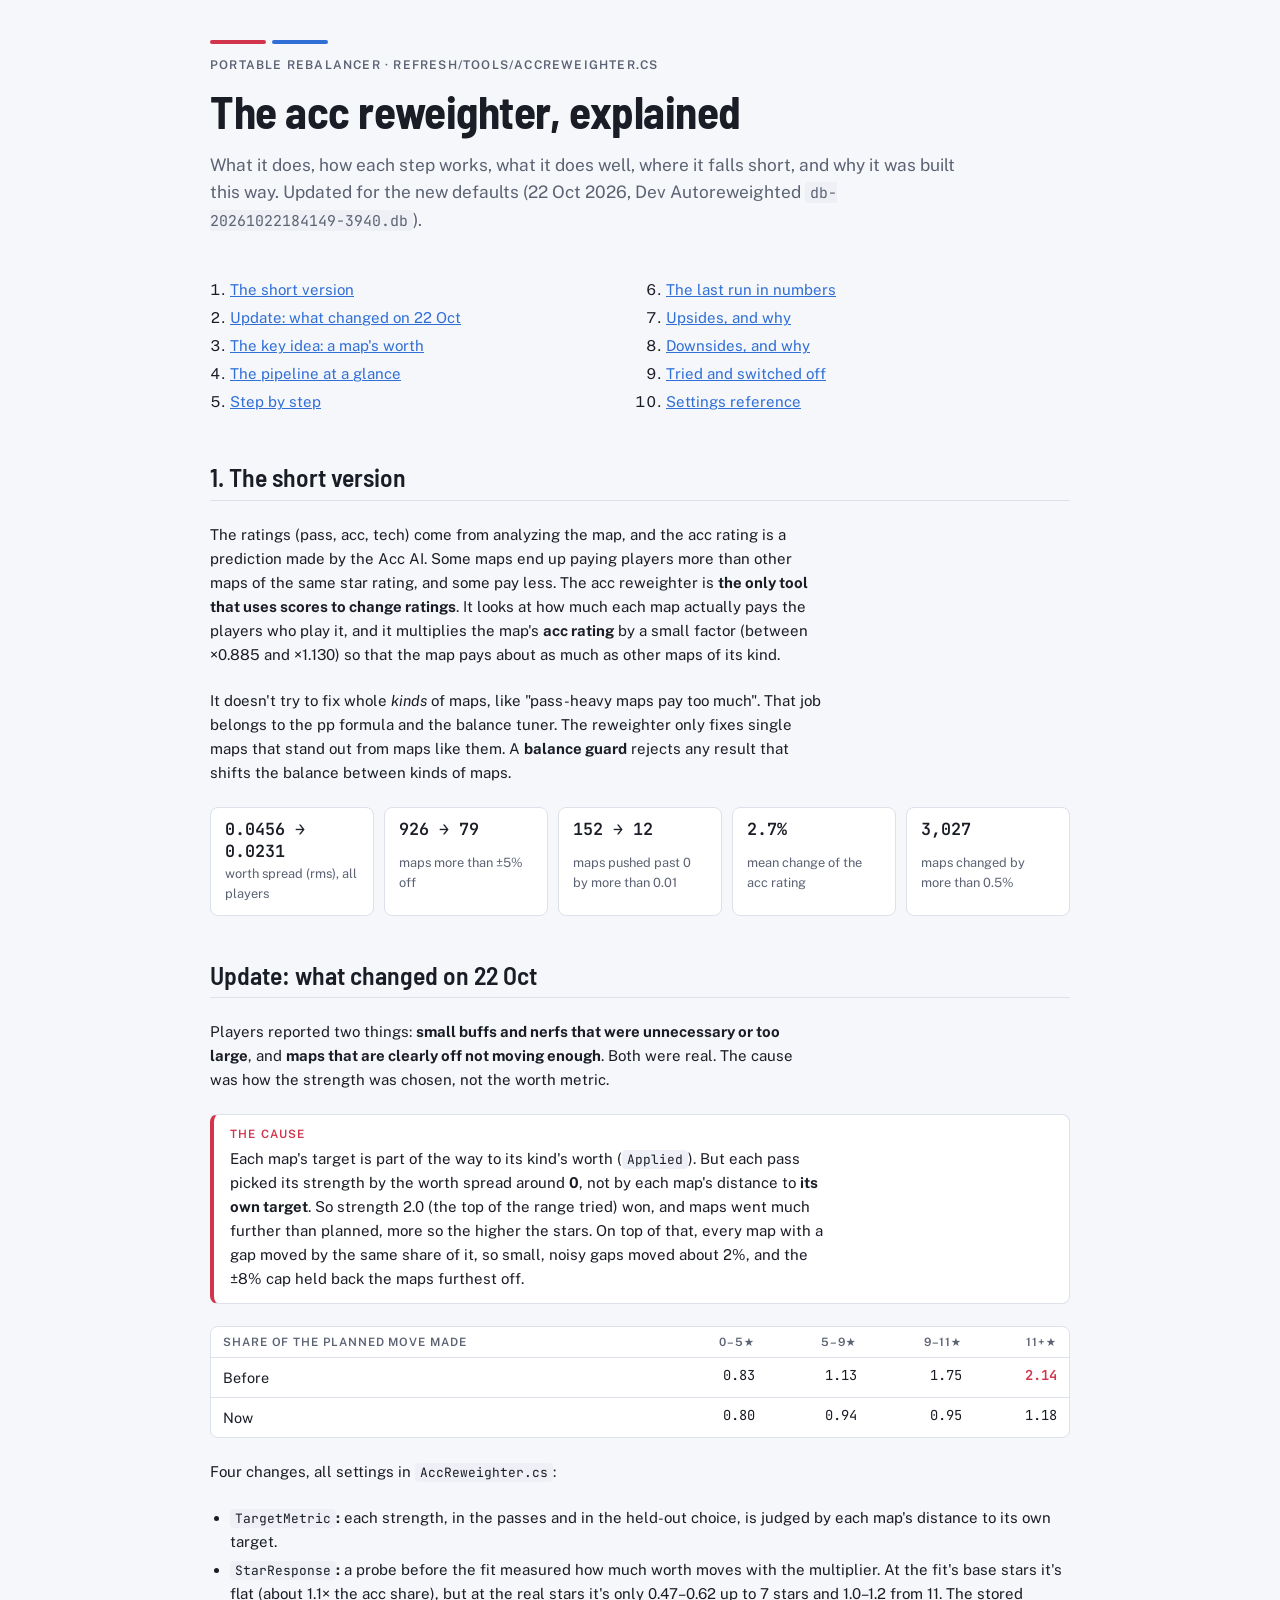
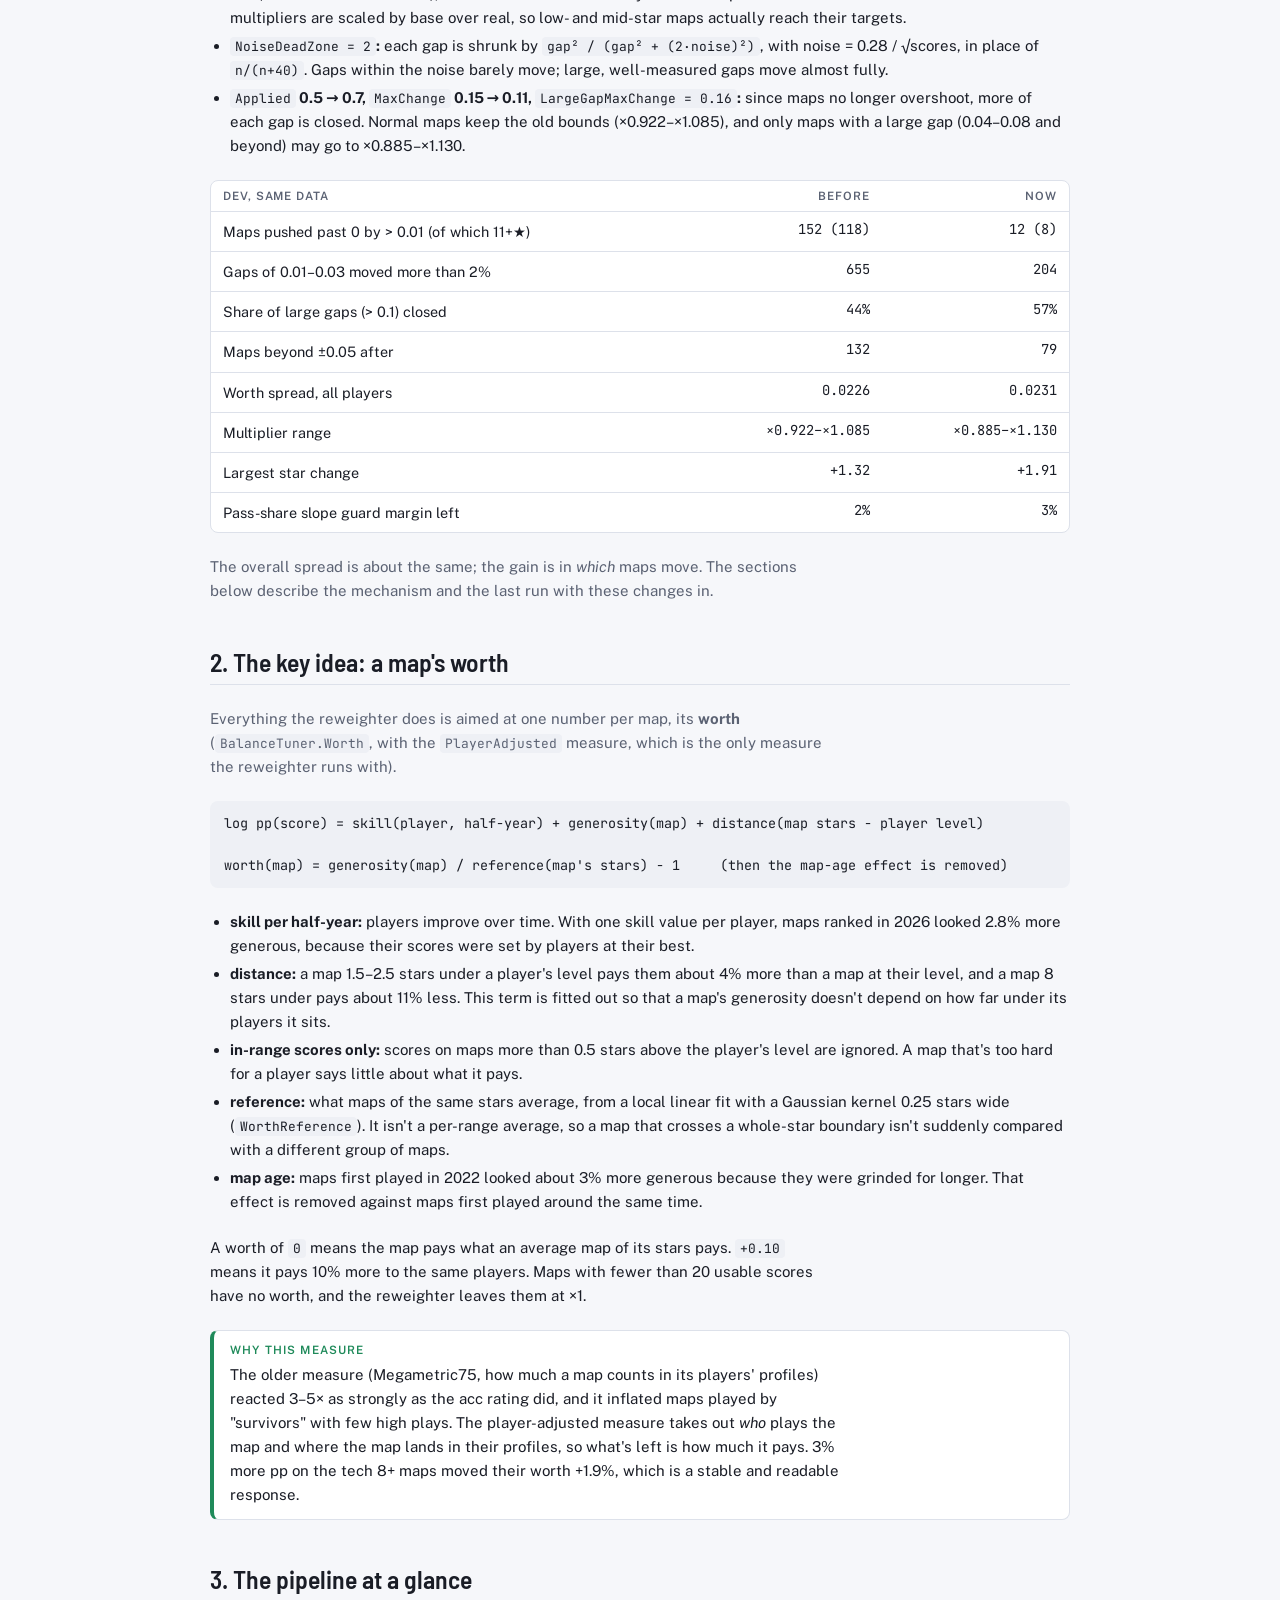
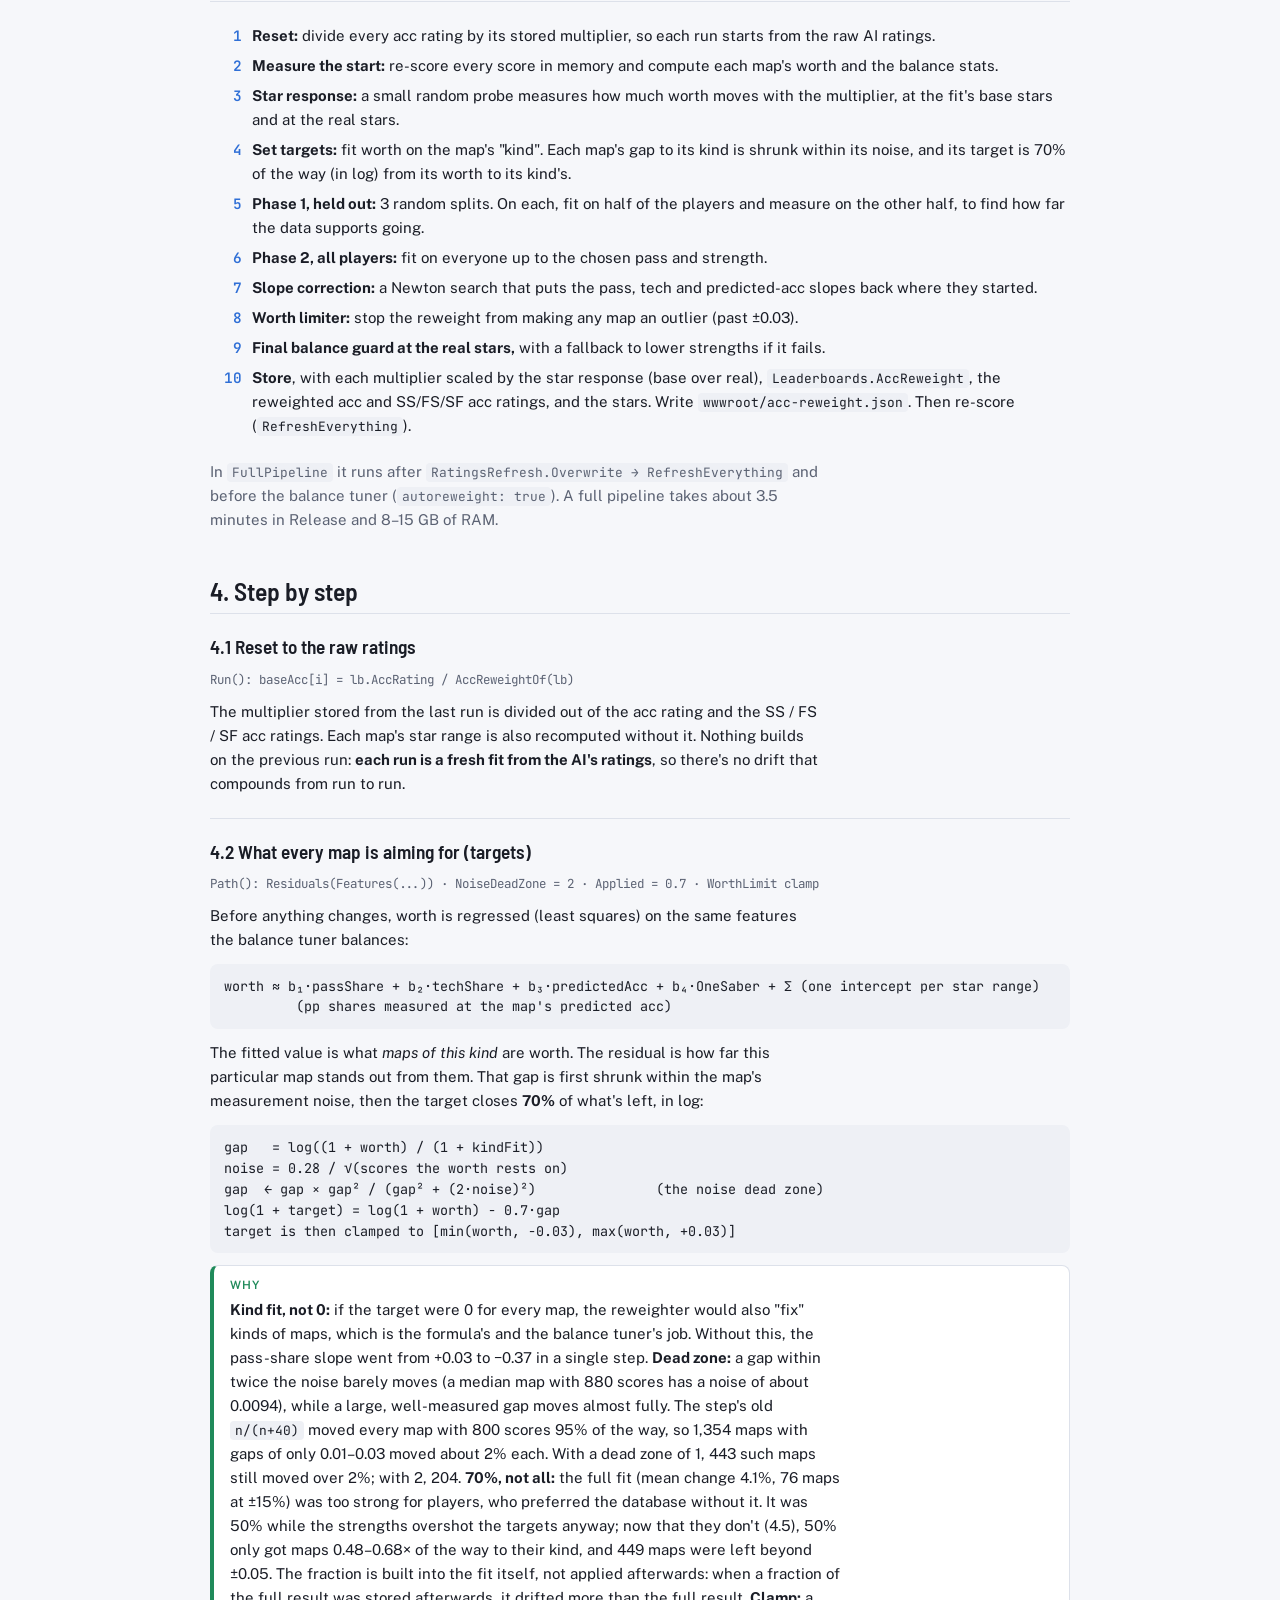
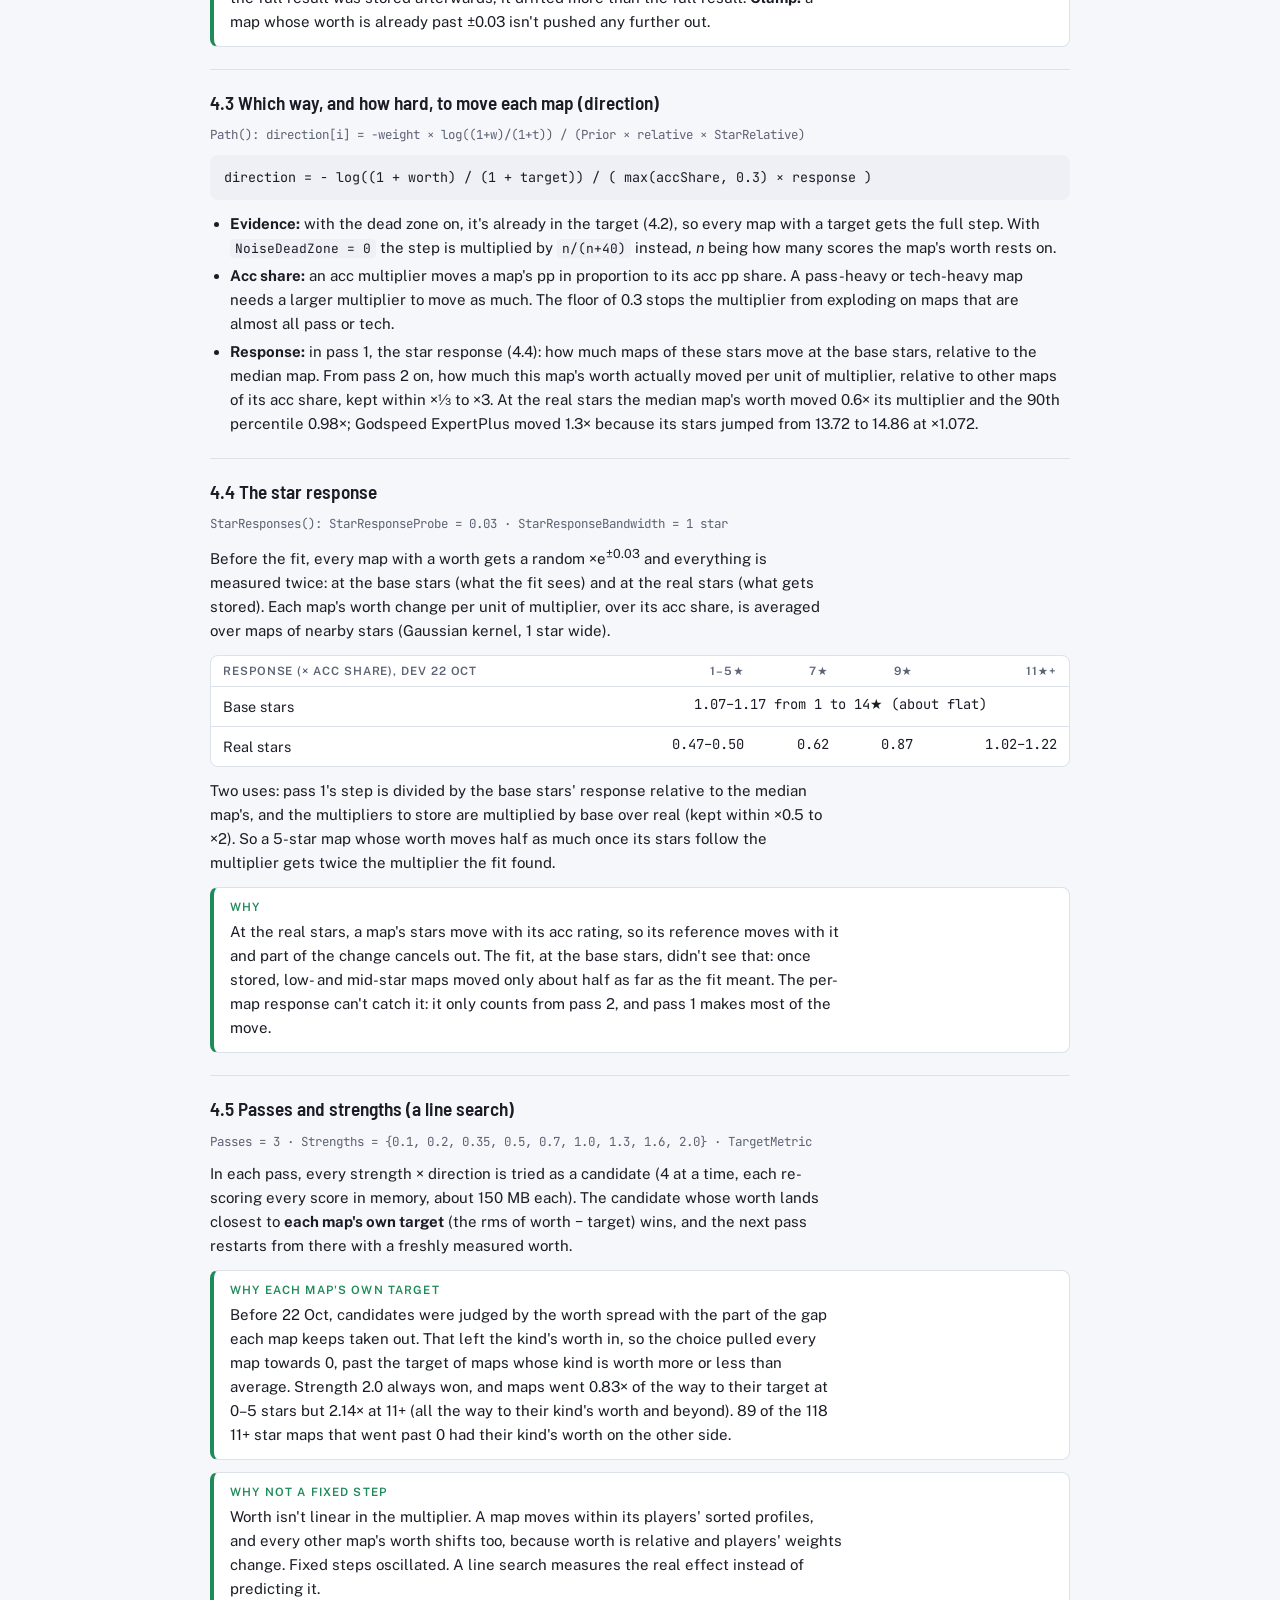
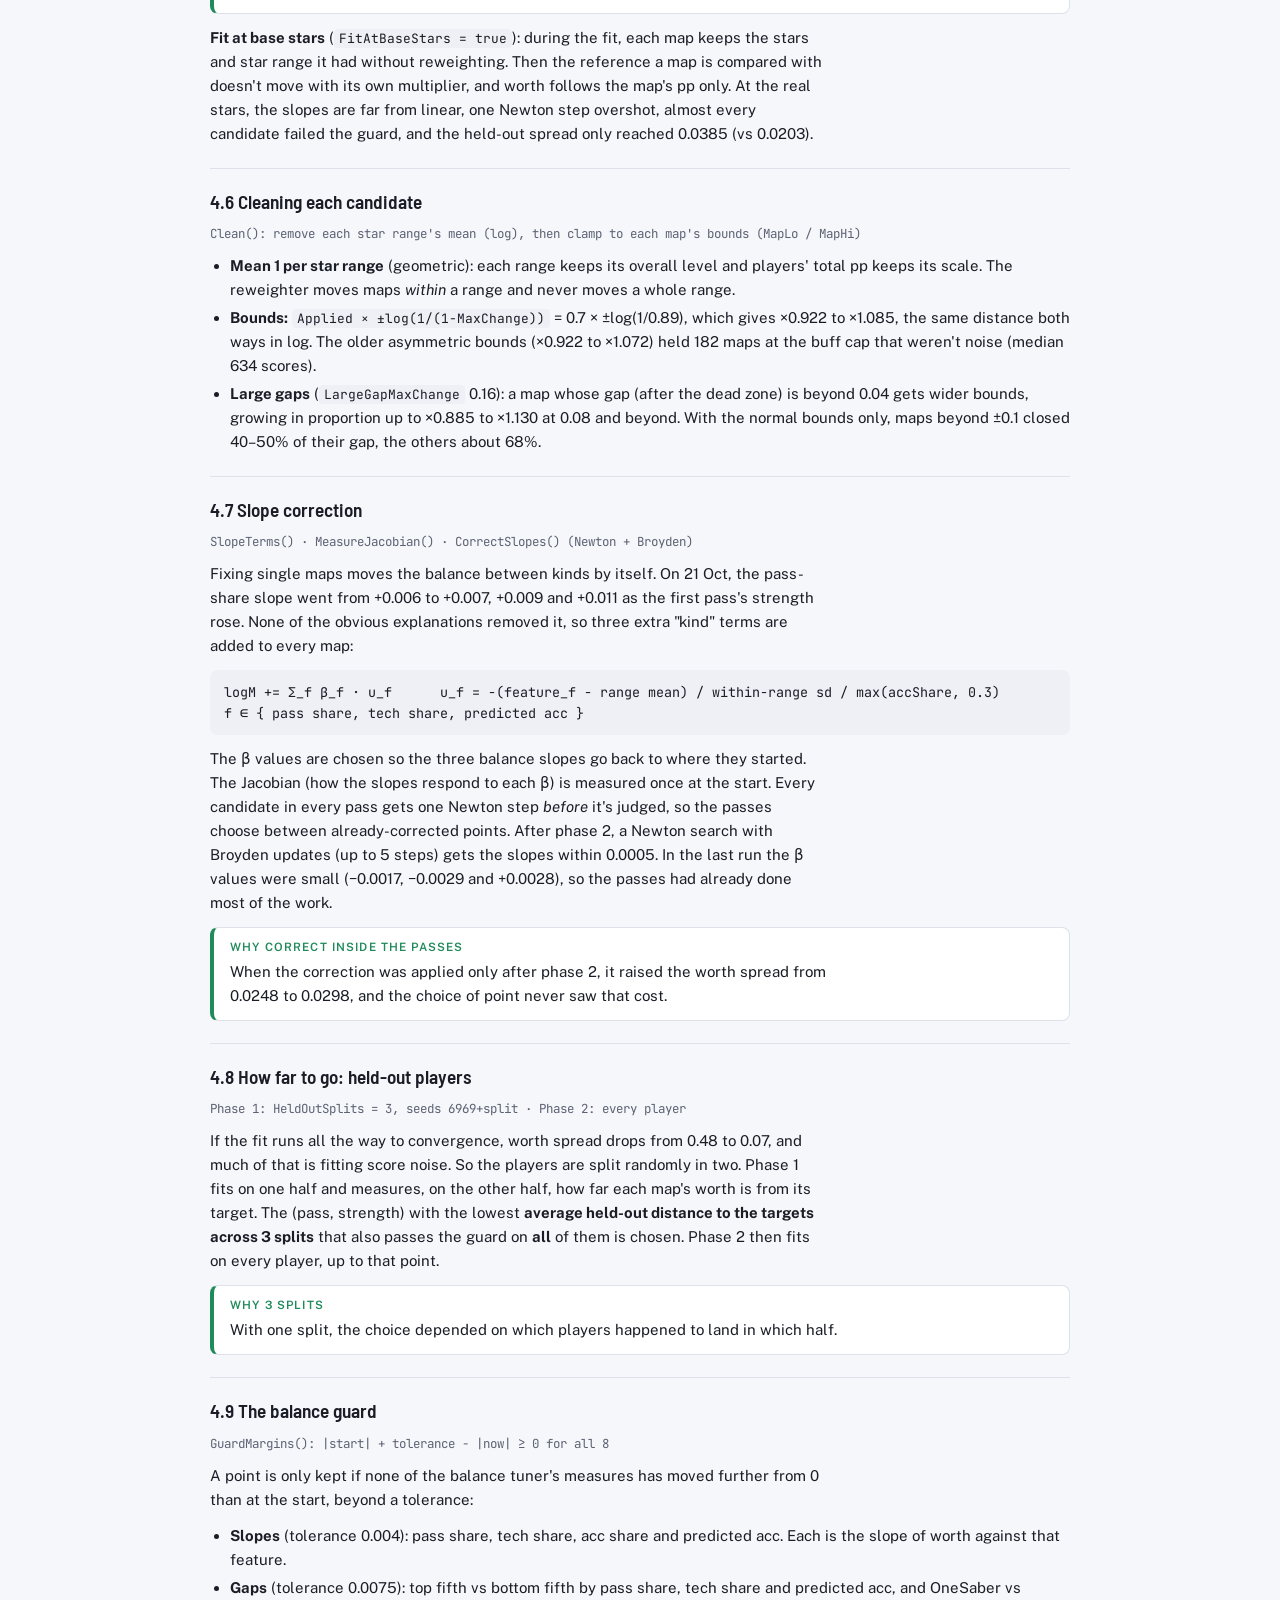
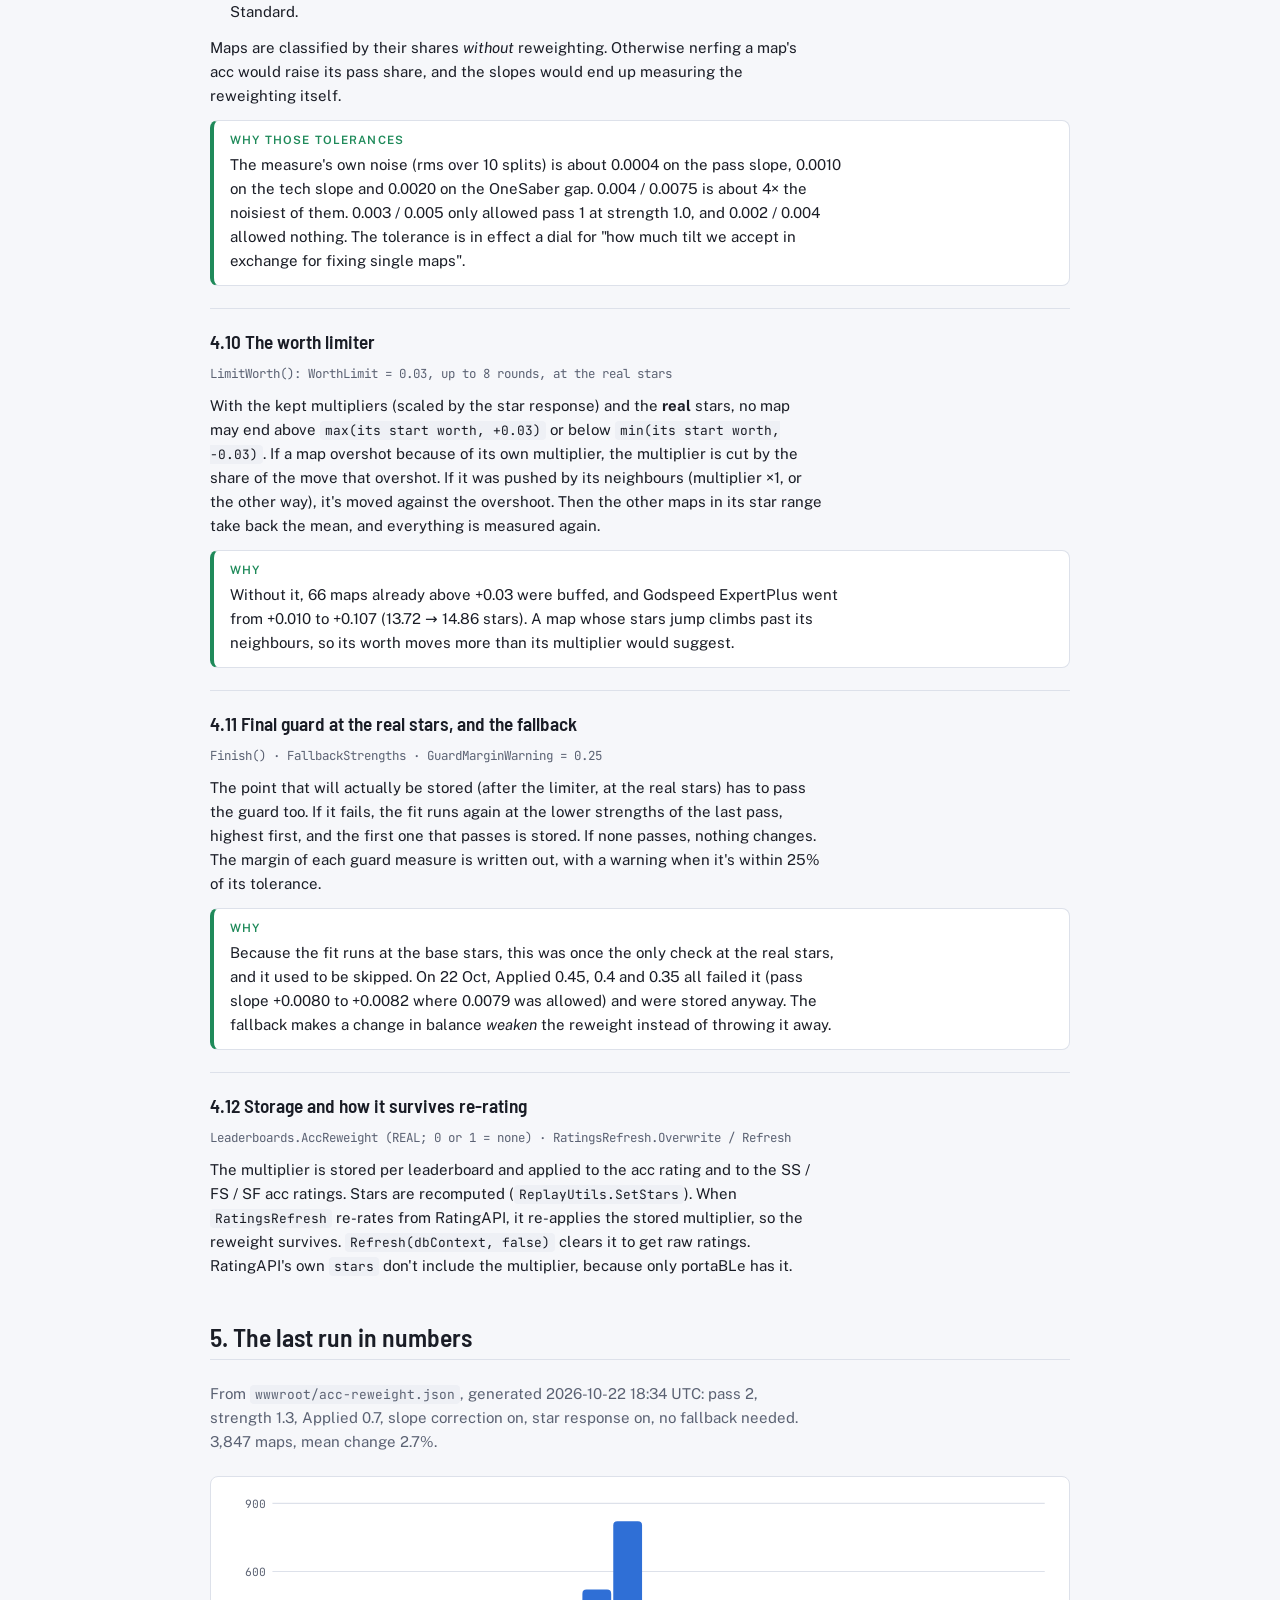
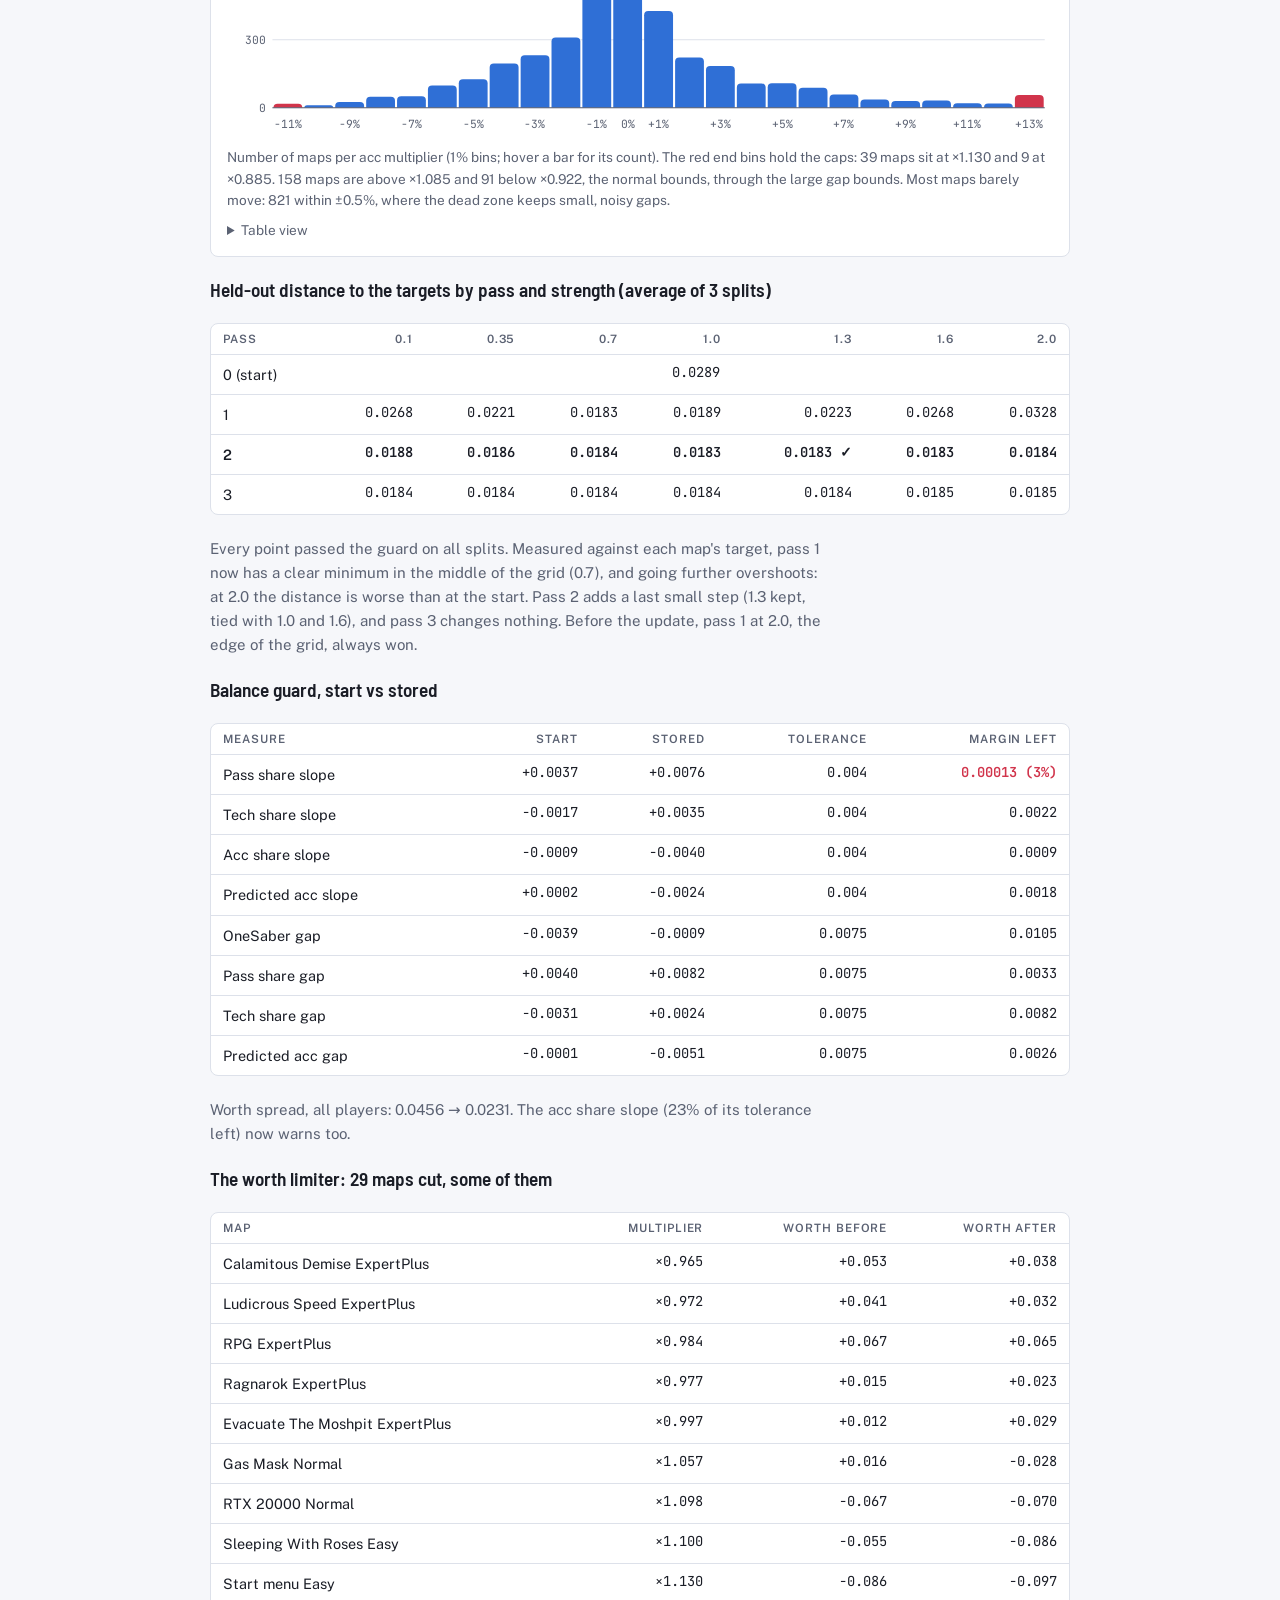
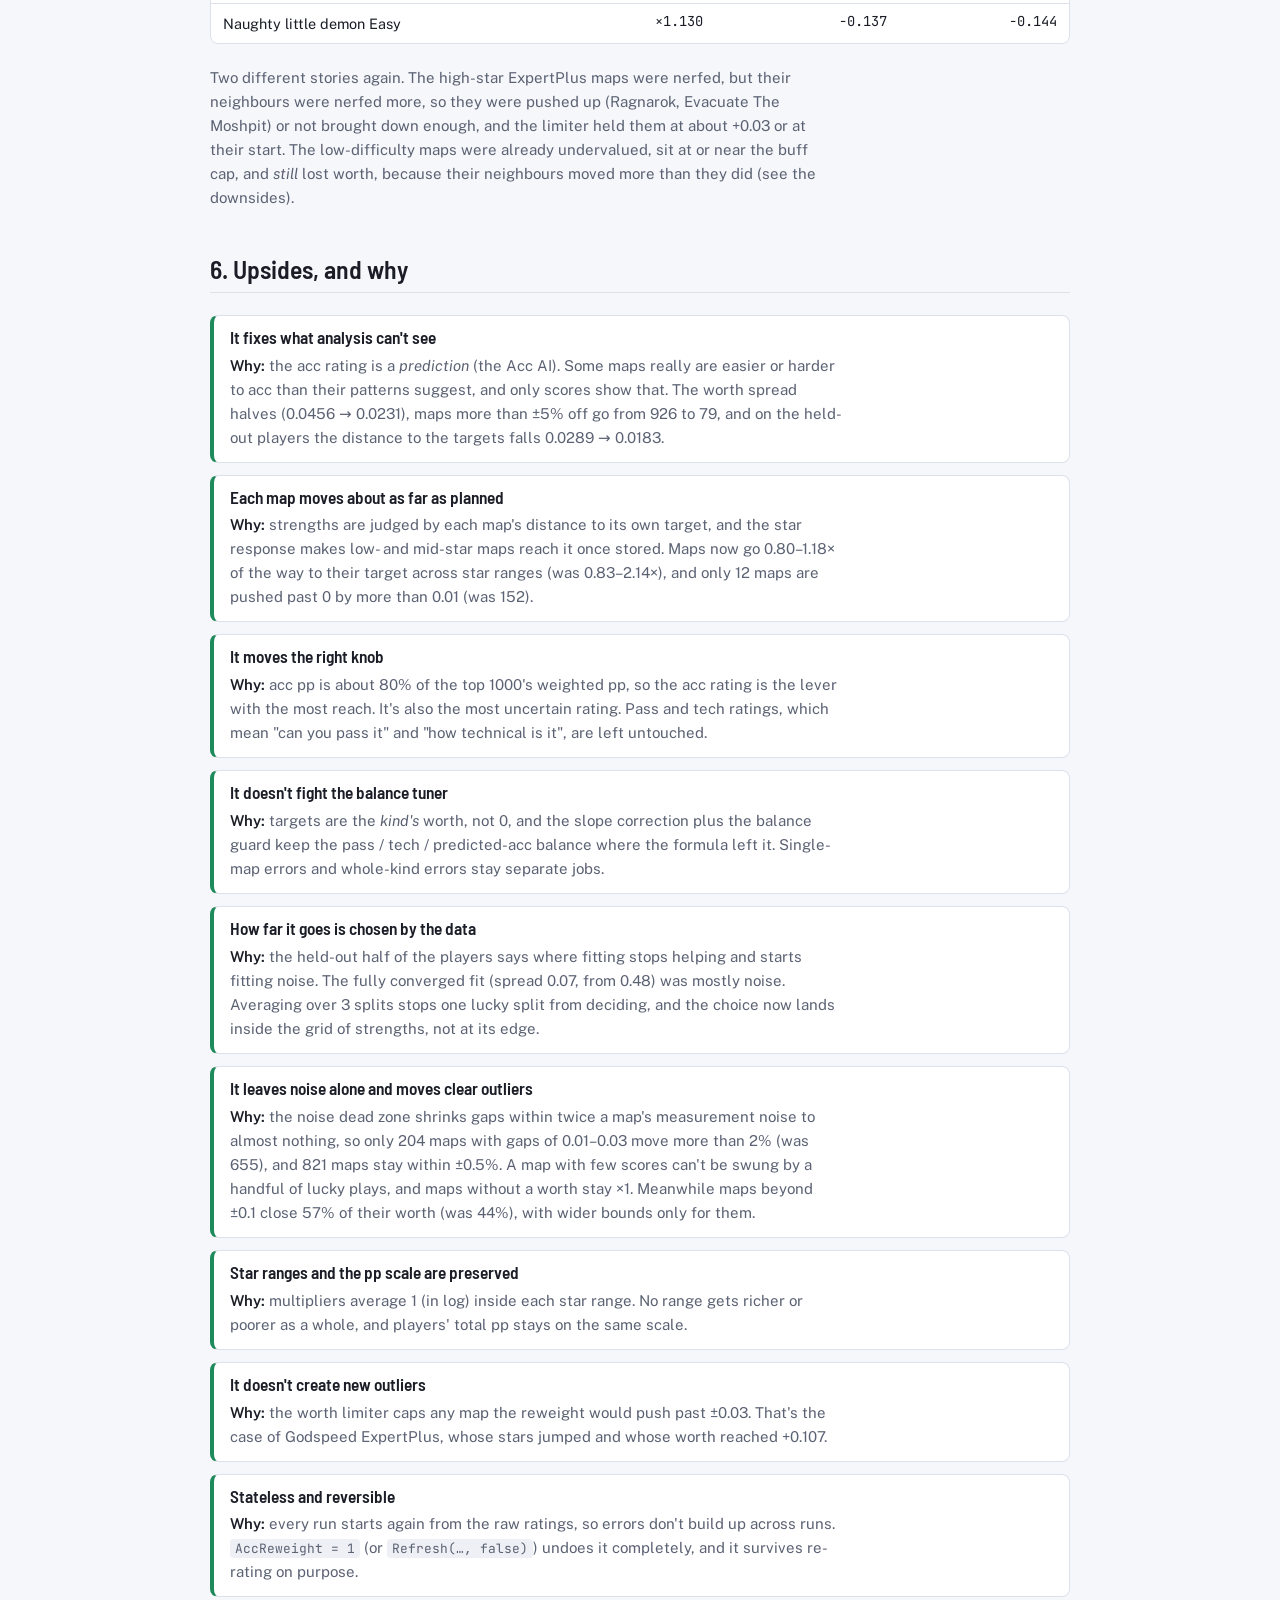
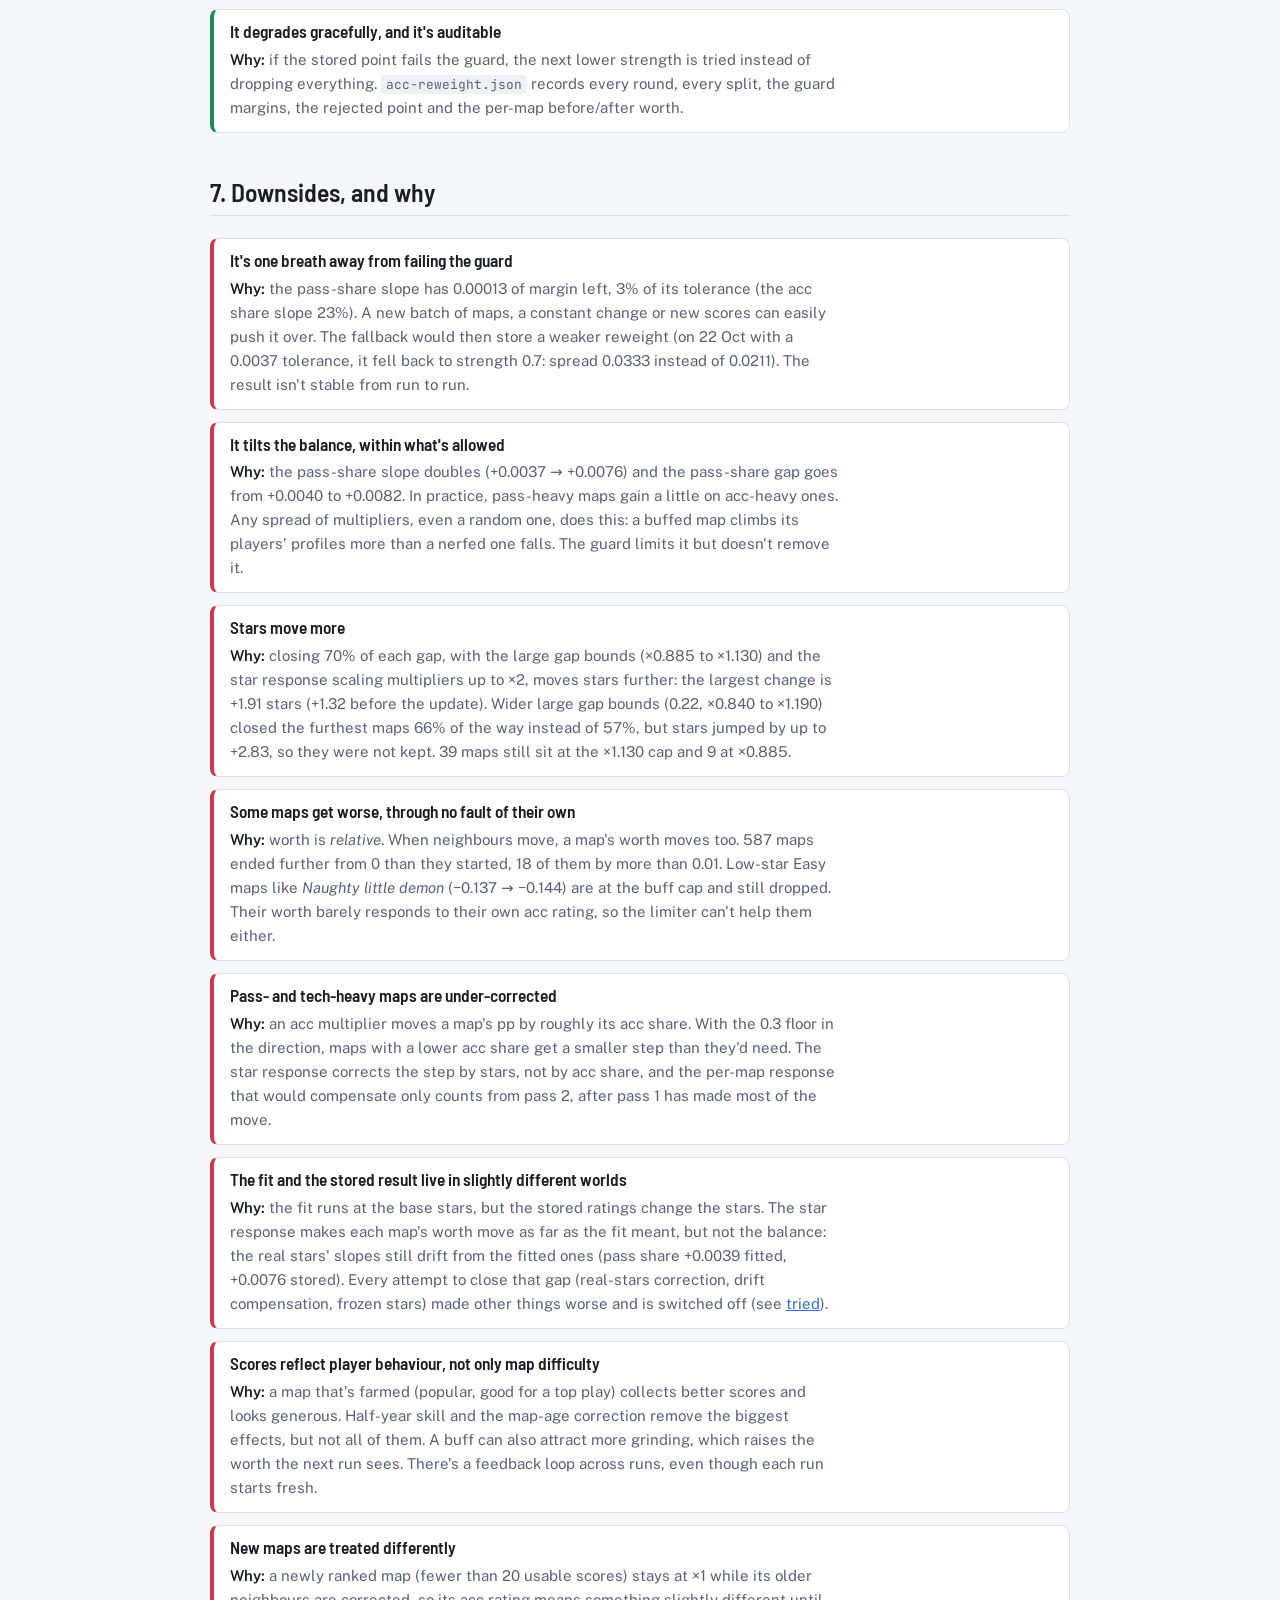
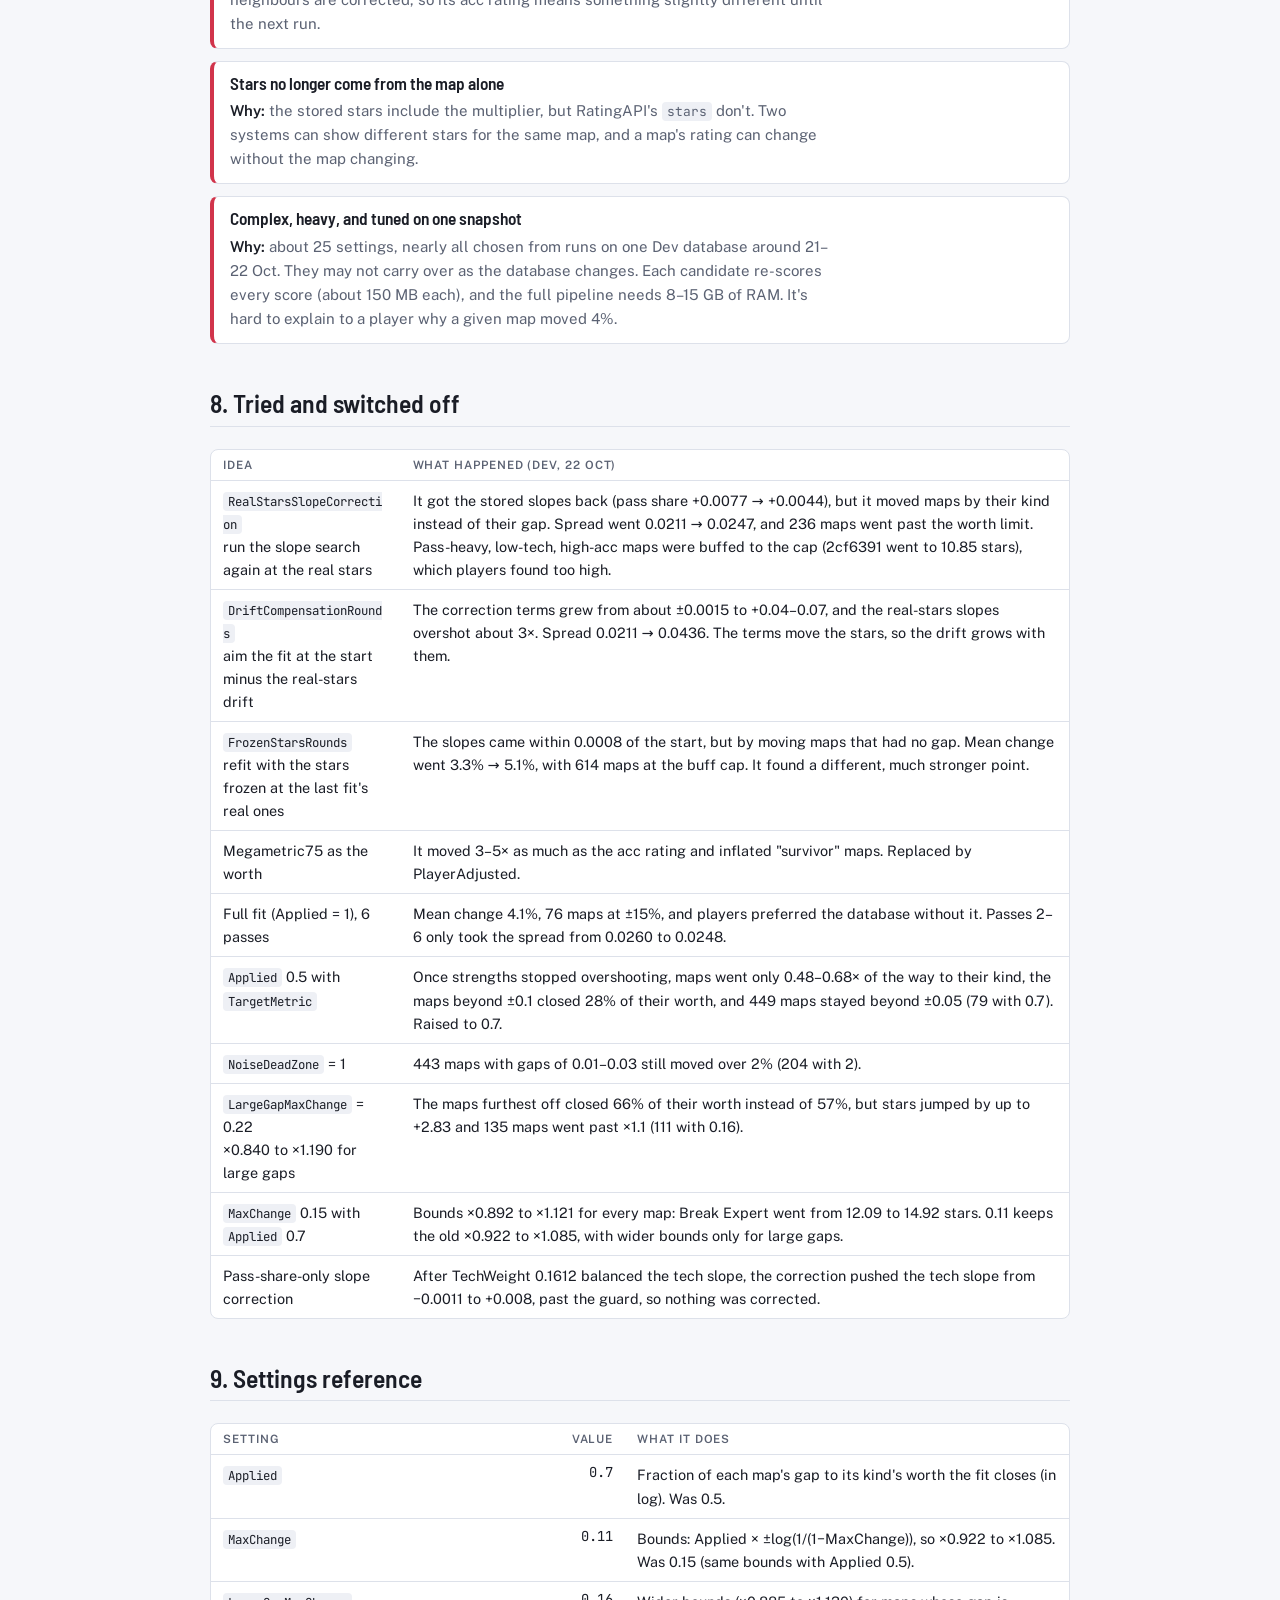
==== commit add37545: "Docs update" ====
--- a/acc-reweighter-explained.html
+++ b/acc-reweighter-explained.html
@@ -114,7 +114,7 @@
   <div class="eyebrow">portaBLe rebalancer · Refresh/Tools/AccReweighter.cs</div>
   <h1>The acc reweighter, explained</h1>
   <p class="lede">What it does, how each step works, what it does well, where it falls short, and why it was built this
-  way. Updated for the new defaults (22 Oct 2026, Dev Autoreweighted <code>db-20261022183614-2775.db</code>).</p>
+  way. Updated for the new defaults (22 Oct 2026, Dev Autoreweighted <code>db-20261022184149-3940.db</code>).</p>
 </header>
 
 <nav aria-label="Contents">
@@ -145,10 +145,10 @@
   <b>balance guard</b> rejects any result that shifts the balance between kinds of maps.</p>
   <div class="map">
     <div><b>0.0456 → 0.0231</b><span>worth spread (rms), all players</span></div>
-    <div><b>927 → 79</b><span>maps more than ±5% off</span></div>
+    <div><b>926 → 79</b><span>maps more than ±5% off</span></div>
     <div><b>152 → 12</b><span>maps pushed past 0 by more than 0.01</span></div>
     <div><b>2.7%</b><span>mean change of the acc rating</span></div>
-    <div><b>2,635</b><span>maps changed by more than 0.5%</span></div>
+    <div><b>3,027</b><span>maps changed by more than 0.5%</span></div>
   </div>
 </section>
 
@@ -199,8 +199,8 @@
       <tr><td>Pass-share slope guard margin left</td><td class="num">2%</td><td class="num">3%</td></tr>
     </tbody>
   </table></div>
-  <p class="intro">The overall spread is about the same; the gain is in <i>which</i> maps move. Sections 4–9 below describe
-  the mechanism and the run as they were before this update. The steps still apply, with these four changes on top.</p>
+  <p class="intro">The overall spread is about the same; the gain is in <i>which</i> maps move. The sections below describe
+  the mechanism and the last run with these changes in.</p>
 </section>
 
 <!-- ============================================================ -->
@@ -242,13 +242,14 @@
   <ol class="flow">
     <li><span><b>Reset:</b> divide every acc rating by its stored multiplier, so each run starts from the raw AI ratings.</span></li>
     <li><span><b>Measure the start:</b> re-score every score in memory and compute each map's worth and the balance stats.</span></li>
-    <li><span><b>Set targets:</b> fit worth on the map's "kind". Each map's target is halfway (in log) from its worth to its kind's.</span></li>
+    <li><span><b>Star response:</b> a small random probe measures how much worth moves with the multiplier, at the fit's base stars and at the real stars.</span></li>
+    <li><span><b>Set targets:</b> fit worth on the map's "kind". Each map's gap to its kind is shrunk within its noise, and its target is 70% of the way (in log) from its worth to its kind's.</span></li>
     <li><span><b>Phase 1, held out:</b> 3 random splits. On each, fit on half of the players and measure on the other half, to find how far the data supports going.</span></li>
     <li><span><b>Phase 2, all players:</b> fit on everyone up to the chosen pass and strength.</span></li>
     <li><span><b>Slope correction:</b> a Newton search that puts the pass, tech and predicted-acc slopes back where they started.</span></li>
     <li><span><b>Worth limiter:</b> stop the reweight from making any map an outlier (past ±0.03).</span></li>
     <li><span><b>Final balance guard at the real stars,</b> with a fallback to lower strengths if it fails.</span></li>
-    <li><span><b>Store</b> <code>Leaderboards.AccReweight</code>, the reweighted acc and SS/FS/SF acc ratings, and the stars. Write <code>wwwroot/acc-reweight.json</code>. Then re-score (<code>RefreshEverything</code>).</span></li>
+    <li><span><b>Store</b>, with each multiplier scaled by the star response (base over real), <code>Leaderboards.AccReweight</code>, the reweighted acc and SS/FS/SF acc ratings, and the stars. Write <code>wwwroot/acc-reweight.json</code>. Then re-score (<code>RefreshEverything</code>).</span></li>
   </ol>
   <p class="intro">In <code>FullPipeline</code> it runs after <code>RatingsRefresh.Overwrite → RefreshEverything</code> and
   before the balance tuner (<code>autoreweight: true</code>). A full pipeline takes about 3.5 minutes in Release and
@@ -269,47 +270,89 @@
 
   <div class="step">
     <h3>4.2 What every map is aiming for (targets)</h3>
-    <div class="refs">Path(): Residuals(Features(...)) · Applied = 0.5 · WorthLimit clamp</div>
+    <div class="refs">Path(): Residuals(Features(...)) · NoiseDeadZone = 2 · Applied = 0.7 · WorthLimit clamp</div>
     <p>Before anything changes, worth is regressed (least squares) on the same features the balance tuner balances:</p>
     <pre class="formula">worth ≈ b₁·passShare + b₂·techShare + b₃·predictedAcc + b₄·OneSaber + Σ (one intercept per star range)
          (pp shares measured at the map's predicted acc)</pre>
     <p>The fitted value is what <i>maps of this kind</i> are worth. The residual is how far this particular map
-    stands out from them. The target then closes only <b>half</b> of that gap, in log:</p>
-    <pre class="formula">log(1 + target) = 0.5·log(1 + worth) + 0.5·log(1 + kindFit)
+    stands out from them. That gap is first shrunk within the map's measurement noise, then the target closes
+    <b>70%</b> of what's left, in log:</p>
+    <pre class="formula">gap   = log((1 + worth) / (1 + kindFit))
+noise = 0.28 / √(scores the worth rests on)
+gap  ← gap × gap² / (gap² + (2·noise)²)               (the noise dead zone)
+log(1 + target) = log(1 + worth) − 0.7·gap
 target is then clamped to [min(worth, −0.03), max(worth, +0.03)]</pre>
     <div class="why"><span class="label">Why</span>
       <p><b>Kind fit, not 0:</b> if the target were 0 for every map, the reweighter would also "fix" kinds of maps,
       which is the formula's and the balance tuner's job. Without this, the pass-share slope went from +0.03 to −0.37 in
-      a single step. <b>Half, not all:</b> the full fit (mean change 4.1%, 76 maps at ±15%) was too strong for players,
-      who preferred the database without it. The half is built into the fit itself, not applied as a fraction
-      afterwards. When a fraction of the full result was stored afterwards, it drifted more than the full result, and
-      every fraction from 0.5 down to 0.15 failed the guard. <b>Clamp:</b> a map whose worth is already past ±0.03
-      isn't pushed any further out.</p>
+      a single step. <b>Dead zone:</b> a gap within twice the noise barely moves (a median map with 880 scores has a
+      noise of about 0.0094), while a large, well-measured gap moves almost fully. The step's old <code>n/(n+40)</code>
+      moved every map with 800 scores 95% of the way, so 1,354 maps with gaps of only 0.01–0.03 moved about 2% each.
+      With a dead zone of 1, 443 such maps still moved over 2%; with 2, 204. <b>70%, not all:</b> the full fit (mean
+      change 4.1%, 76 maps at ±15%) was too strong for players, who preferred the database without it. It was 50% while
+      the strengths overshot the targets anyway; now that they don't (4.5), 50% only got maps 0.48–0.68× of the way to
+      their kind, and 449 maps were left beyond ±0.05. The fraction is built into the fit itself, not applied
+      afterwards: when a fraction of the full result was stored afterwards, it drifted more than the full result.
+      <b>Clamp:</b> a map whose worth is already past ±0.03 isn't pushed any further out.</p>
     </div>
   </div>
 
   <div class="step">
     <h3>4.3 Which way, and how hard, to move each map (direction)</h3>
-    <div class="refs">Path(): direction[i] = −evidence × log((1+w)/(1+t)) / (Prior × relative)</div>
-    <pre class="formula">direction = − n/(n + 40) × log((1 + worth) / (1 + target)) / ( max(accShare, 0.3) × response )</pre>
+    <div class="refs">Path(): direction[i] = −weight × log((1+w)/(1+t)) / (Prior × relative × StarRelative)</div>
+    <pre class="formula">direction = − log((1 + worth) / (1 + target)) / ( max(accShare, 0.3) × response )</pre>
     <ul>
-      <li><b>Evidence, <code>n/(n+40)</code>:</b> <i>n</i> is how many scores the map's worth rests on. A map with 40 scores
-        moves at half speed, and one with 400 scores at about 91%. This shrinks noisy maps towards ×1.</li>
+      <li><b>Evidence:</b> with the dead zone on, it's already in the target (4.2), so every map with a target gets the
+        full step. With <code>NoiseDeadZone = 0</code> the step is multiplied by <code>n/(n+40)</code> instead, <i>n</i>
+        being how many scores the map's worth rests on.</li>
       <li><b>Acc share:</b> an acc multiplier moves a map's pp in proportion to its acc pp share. A pass-heavy or
         tech-heavy map needs a larger multiplier to move as much. The floor of 0.3 stops the multiplier from exploding
         on maps that are almost all pass or tech.</li>
-      <li><b>Response</b> (from pass 2 on): how much this map's worth actually moved per unit of multiplier, relative to
-        other maps of its acc share, kept within ×⅓ to ×3. The median map's worth moves 0.6× its multiplier and the
-        90th percentile 0.98×. Godspeed ExpertPlus moved 1.3× because its stars jumped from 13.72 to 14.86 at ×1.072.</li>
+      <li><b>Response:</b> in pass 1, the star response (4.4): how much maps of these stars move at the base stars,
+        relative to the median map. From pass 2 on, how much this map's worth actually moved per unit of multiplier,
+        relative to other maps of its acc share, kept within ×⅓ to ×3. At the real stars the median map's worth moved
+        0.6× its multiplier and the 90th percentile 0.98×; Godspeed ExpertPlus moved 1.3× because its stars jumped from
+        13.72 to 14.86 at ×1.072.</li>
     </ul>
   </div>
 
   <div class="step">
-    <h3>4.4 Passes and strengths (a line search)</h3>
-    <div class="refs">Passes = 3 · Strengths = {0.1, 0.2, 0.35, 0.5, 0.7, 1.0, 1.3, 1.6, 2.0}</div>
+    <h3>4.4 The star response</h3>
+    <div class="refs">StarResponses(): StarResponseProbe = 0.03 · StarResponseBandwidth = 1 star</div>
+    <p>Before the fit, every map with a worth gets a random ×e<sup>±0.03</sup> and everything is measured twice: at the
+    base stars (what the fit sees) and at the real stars (what gets stored). Each map's worth change per unit of
+    multiplier, over its acc share, is averaged over maps of nearby stars (Gaussian kernel, 1 star wide).</p>
+    <div class="table-wrap"><table>
+      <thead><tr><th>Response (× acc share), Dev 22 Oct</th><th class="num">1–5★</th><th class="num">7★</th><th class="num">9★</th><th class="num">11★+</th></tr></thead>
+      <tbody>
+        <tr><td>Base stars</td><td class="num" colspan="4" style="text-align:center">1.07–1.17 from 1 to 14★ (about flat)</td></tr>
+        <tr><td>Real stars</td><td class="num">0.47–0.50</td><td class="num">0.62</td><td class="num">0.87</td><td class="num">1.02–1.22</td></tr>
+      </tbody>
+    </table></div>
+    <p>Two uses: pass 1's step is divided by the base stars' response relative to the median map's, and the multipliers
+    to store are multiplied by base over real (kept within ×0.5 to ×2). So a 5-star map whose worth moves half as much
+    once its stars follow the multiplier gets twice the multiplier the fit found.</p>
+    <div class="why"><span class="label">Why</span>
+      <p>At the real stars, a map's stars move with its acc rating, so its reference moves with it and part of the
+      change cancels out. The fit, at the base stars, didn't see that: once stored, low- and mid-star maps moved only
+      about half as far as the fit meant. The per-map response can't catch it: it only counts from pass 2, and pass 1
+      makes most of the move.</p>
+    </div>
+  </div>
+
+  <div class="step">
+    <h3>4.5 Passes and strengths (a line search)</h3>
+    <div class="refs">Passes = 3 · Strengths = {0.1, 0.2, 0.35, 0.5, 0.7, 1.0, 1.3, 1.6, 2.0} · TargetMetric</div>
     <p>In each pass, every strength × direction is tried as a candidate (4 at a time, each re-scoring every score in
-    memory, about 150 MB each). The candidate whose worth lands closest to the targets wins, and the next pass
-    restarts from there with a freshly measured worth.</p>
+    memory, about 150 MB each). The candidate whose worth lands closest to <b>each map's own target</b> (the rms of
+    worth − target) wins, and the next pass restarts from there with a freshly measured worth.</p>
+    <div class="why"><span class="label">Why each map's own target</span>
+      <p>Before 22 Oct, candidates were judged by the worth spread with the part of the gap each map keeps taken out.
+      That left the kind's worth in, so the choice pulled every map towards 0, past the target of maps whose kind is
+      worth more or less than average. Strength 2.0 always won, and maps went 0.83× of the way to their target at 0–5
+      stars but 2.14× at 11+ (all the way to their kind's worth and beyond). 89 of the 118 11+ star maps that went past 0
+      had their kind's worth on the other side.</p>
+    </div>
     <div class="why"><span class="label">Why not a fixed step</span>
       <p>Worth isn't linear in the multiplier. A map moves within its players' sorted profiles, and every other map's
       worth shifts too, because worth is relative and players' weights change. Fixed steps oscillated. A line search
@@ -322,19 +365,22 @@
   </div>
 
   <div class="step">
-    <h3>4.5 Cleaning each candidate</h3>
-    <div class="refs">Clean(): remove each star range's mean (log), then clamp to ±0.5·log(1/0.85)</div>
+    <h3>4.6 Cleaning each candidate</h3>
+    <div class="refs">Clean(): remove each star range's mean (log), then clamp to each map's bounds (MapLo / MapHi)</div>
     <ul>
       <li><b>Mean 1 per star range</b> (geometric): each range keeps its overall level and players' total pp keeps its
         scale. The reweighter moves maps <i>within</i> a range and never moves a whole range.</li>
-      <li><b>Bounds:</b> <code>Applied × ±log(1/(1−MaxChange))</code>, which gives ×0.922 to ×1.085, the same distance
-        both ways in log. The older asymmetric bounds (×0.922 to ×1.072) held 182 maps at the buff cap that weren't
-        noise (median 634 scores).</li>
+      <li><b>Bounds:</b> <code>Applied × ±log(1/(1−MaxChange))</code> = 0.7 × ±log(1/0.89), which gives ×0.922 to
+        ×1.085, the same distance both ways in log. The older asymmetric bounds (×0.922 to ×1.072) held 182 maps at the
+        buff cap that weren't noise (median 634 scores).</li>
+      <li><b>Large gaps</b> (<code>LargeGapMaxChange</code> 0.16): a map whose gap (after the dead zone) is beyond 0.04
+        gets wider bounds, growing in proportion up to ×0.885 to ×1.130 at 0.08 and beyond. With the normal bounds only,
+        maps beyond ±0.1 closed 40–50% of their gap, the others about 68%.</li>
     </ul>
   </div>
 
   <div class="step">
-    <h3>4.6 Slope correction</h3>
+    <h3>4.7 Slope correction</h3>
     <div class="refs">SlopeTerms() · MeasureJacobian() · CorrectSlopes() (Newton + Broyden)</div>
     <p>Fixing single maps moves the balance between kinds by itself. On 21 Oct, the pass-share slope went from +0.006 to
     +0.007, +0.009 and +0.011 as the first pass's strength rose. None of the obvious explanations removed it, so three
@@ -344,8 +390,8 @@
     <p>The β values are chosen so the three balance slopes go back to where they started. The Jacobian (how the
     slopes respond to each β) is measured once at the start. Every candidate in every pass gets one Newton step
     <i>before</i> it's judged, so the passes choose between already-corrected points. After phase 2, a Newton search
-    with Broyden updates (up to 5 steps) gets the slopes within 0.0005. In the last run the β values were tiny
-    (about ±0.0006), so the passes had already done almost all of the work.</p>
+    with Broyden updates (up to 5 steps) gets the slopes within 0.0005. In the last run the β values were small
+    (−0.0017, −0.0029 and +0.0028), so the passes had already done most of the work.</p>
     <div class="why"><span class="label">Why correct inside the passes</span>
       <p>When the correction was applied only after phase 2, it raised the worth spread from 0.0248 to 0.0298, and the
       choice of point never saw that cost.</p>
@@ -353,19 +399,20 @@
   </div>
 
   <div class="step">
-    <h3>4.7 How far to go: held-out players</h3>
+    <h3>4.8 How far to go: held-out players</h3>
     <div class="refs">Phase 1: HeldOutSplits = 3, seeds 6969+split · Phase 2: every player</div>
     <p>If the fit runs all the way to convergence, worth spread drops from 0.48 to 0.07, and much of that is fitting
-    score noise. So the players are split randomly in two. Phase 1 fits on one half and measures the spread on the
-    other half. The (pass, strength) with the lowest <b>average held-out spread across 3 splits</b> that also passes the
-    guard on <b>all</b> of them is chosen. Phase 2 then fits on every player, up to that point.</p>
+    score noise. So the players are split randomly in two. Phase 1 fits on one half and measures, on the other half,
+    how far each map's worth is from its target. The (pass, strength) with the lowest <b>average held-out distance to
+    the targets across 3 splits</b> that also passes the guard on <b>all</b> of them is chosen. Phase 2 then fits on
+    every player, up to that point.</p>
     <div class="why"><span class="label">Why 3 splits</span>
       <p>With one split, the choice depended on which players happened to land in which half.</p>
     </div>
   </div>
 
   <div class="step">
-    <h3>4.8 The balance guard</h3>
+    <h3>4.9 The balance guard</h3>
     <div class="refs">GuardMargins(): |start| + tolerance − |now| ≥ 0 for all 8</div>
     <p>A point is only kept if none of the balance tuner's measures has moved further from 0 than at the start, beyond a
     tolerance:</p>
@@ -386,9 +433,9 @@
   </div>
 
   <div class="step">
-    <h3>4.9 The worth limiter</h3>
+    <h3>4.10 The worth limiter</h3>
     <div class="refs">LimitWorth(): WorthLimit = 0.03, up to 8 rounds, at the real stars</div>
-    <p>With the kept multipliers and the <b>real</b> stars, no map may end above <code>max(its start worth, +0.03)</code>
+    <p>With the kept multipliers (scaled by the star response) and the <b>real</b> stars, no map may end above <code>max(its start worth, +0.03)</code>
     or below <code>min(its start worth, −0.03)</code>. If a map overshot because of its own multiplier, the multiplier
     is cut by the share of the move that overshot. If it was pushed by its neighbours (multiplier ×1, or the other
     way), it's moved against the overshoot. Then the other maps in its star range take back the mean, and everything
@@ -401,7 +448,7 @@
   </div>
 
   <div class="step">
-    <h3>4.10 Final guard at the real stars, and the fallback</h3>
+    <h3>4.11 Final guard at the real stars, and the fallback</h3>
     <div class="refs">Finish() · FallbackStrengths · GuardMarginWarning = 0.25</div>
     <p>The point that will actually be stored (after the limiter, at the real stars) has to pass the guard too. If it
     fails, the fit runs again at the lower strengths of the last pass, highest first, and the first one that passes is
@@ -416,7 +463,7 @@
   </div>
 
   <div class="step">
-    <h3>4.11 Storage and how it survives re-rating</h3>
+    <h3>4.12 Storage and how it survives re-rating</h3>
     <div class="refs">Leaderboards.AccReweight (REAL; 0 or 1 = none) · RatingsRefresh.Overwrite / Refresh</div>
     <p>The multiplier is stored per leaderboard and applied to the acc rating and to the SS / FS / SF acc ratings. Stars
     are recomputed (<code>ReplayUtils.SetStars</code>). When <code>RatingsRefresh</code> re-rates from RatingAPI, it
@@ -427,70 +474,75 @@
 
 <!-- ============================================================ -->
 <section id="run">
-  <h2>5. The previous run in numbers (before the update)</h2>
-  <p class="intro">From <code>wwwroot/acc-reweight.json</code>, generated 2026-10-22 15:29 UTC: pass 1, strength 2.0,
-  Applied 0.5, slope correction on, no fallback needed.</p>
+  <h2>5. The last run in numbers</h2>
+  <p class="intro">From <code>wwwroot/acc-reweight.json</code>, generated 2026-10-22 18:34 UTC: pass 2, strength 1.3,
+  Applied 0.7, slope correction on, star response on, no fallback needed. 3,847 maps, mean change 2.7%.</p>
 
   <figure>
-    <svg viewBox="0 0 800 240" role="img" aria-labelledby="histT" class="hist"><title id="histT">Number of maps per acc multiplier, 1% bins</title><line x1="44" x2="792" y1="210.0" y2="210.0" class="grid"/><text x="38" y="214.0" class="ax" text-anchor="end">0</text><line x1="44" x2="792" y1="160.5" y2="160.5" class="grid"/><text x="38" y="164.5" class="ax" text-anchor="end">100</text><line x1="44" x2="792" y1="111.0" y2="111.0" class="grid"/><text x="38" y="115.0" class="ax" text-anchor="end">200</text><line x1="44" x2="792" y1="61.5" y2="61.5" class="grid"/><text x="38" y="65.5" class="ax" text-anchor="end">300</text><line x1="44" x2="792" y1="12.0" y2="12.0" class="grid"/><text x="38" y="16.0" class="ax" text-anchor="end">400</text><g class="bar cap"><rect x="45.0" y="12" width="42.0" height="198" fill="transparent"/><path d="M45.0 210.0 V155.1 Q45.0 151.1 49.0 151.1 H83.0 Q87.0 151.1 87.0 155.1 V210.0 Z"/><title>-8%: 119 maps (includes the cap)</title></g><text x="66.0" y="230" class="ax" text-anchor="middle">-8%</text><g class="bar"><rect x="89.0" y="12" width="42.0" height="198" fill="transparent"/><path d="M89.0 210.0 V174.4 Q89.0 170.4 93.0 170.4 H127.0 Q131.0 170.4 131.0 174.4 V210.0 Z"/><title>-7%: 80 maps</title></g><text x="110.0" y="230" class="ax" text-anchor="middle">-7%</text><g class="bar"><rect x="133.0" y="12" width="42.0" height="198" fill="transparent"/><path d="M133.0 210.0 V143.7 Q133.0 139.7 137.0 139.7 H171.0 Q175.0 139.7 175.0 143.7 V210.0 Z"/><title>-6%: 142 maps</title></g><text x="154.0" y="230" class="ax" text-anchor="middle">-6%</text><g class="bar"><rect x="177.0" y="12" width="42.0" height="198" fill="transparent"/><path d="M177.0 210.0 V130.3 Q177.0 126.3 181.0 126.3 H215.0 Q219.0 126.3 219.0 130.3 V210.0 Z"/><title>-5%: 169 maps</title></g><text x="198.0" y="230" class="ax" text-anchor="middle">-5%</text><g class="bar"><rect x="221.0" y="12" width="42.0" height="198" fill="transparent"/><path d="M221.0 210.0 V74.4 Q221.0 70.4 225.0 70.4 H259.0 Q263.0 70.4 263.0 74.4 V210.0 Z"/><title>-4%: 282 maps</title></g><text x="242.0" y="230" class="ax" text-anchor="middle">-4%</text><g class="bar"><rect x="265.0" y="12" width="42.0" height="198" fill="transparent"/><path d="M265.0 210.0 V53.6 Q265.0 49.6 269.0 49.6 H303.0 Q307.0 49.6 307.0 53.6 V210.0 Z"/><title>-3%: 324 maps</title></g><text x="286.0" y="230" class="ax" text-anchor="middle">-3%</text><g class="bar"><rect x="309.0" y="12" width="42.0" height="198" fill="transparent"/><path d="M309.0 210.0 V32.8 Q309.0 28.8 313.0 28.8 H347.0 Q351.0 28.8 351.0 32.8 V210.0 Z"/><title>-2%: 366 maps</title></g><text x="330.0" y="230" class="ax" text-anchor="middle">-2%</text><g class="bar"><rect x="353.0" y="12" width="42.0" height="198" fill="transparent"/><path d="M353.0 210.0 V25.9 Q353.0 21.9 357.0 21.9 H391.0 Q395.0 21.9 395.0 25.9 V210.0 Z"/><title>-1%: 380 maps</title></g><text x="374.0" y="230" class="ax" text-anchor="middle">-1%</text><g class="bar"><rect x="397.0" y="12" width="42.0" height="198" fill="transparent"/><path d="M397.0 210.0 V51.1 Q397.0 47.1 401.0 47.1 H435.0 Q439.0 47.1 439.0 51.1 V210.0 Z"/><title>0%: 329 maps</title></g><text x="418.0" y="230" class="ax" text-anchor="middle">0%</text><g class="bar"><rect x="441.0" y="12" width="42.0" height="198" fill="transparent"/><path d="M441.0 210.0 V35.8 Q441.0 31.8 445.0 31.8 H479.0 Q483.0 31.8 483.0 35.8 V210.0 Z"/><title>+1%: 360 maps</title></g><text x="462.0" y="230" class="ax" text-anchor="middle">+1%</text><g class="bar"><rect x="485.0" y="12" width="42.0" height="198" fill="transparent"/><path d="M485.0 210.0 V64.5 Q485.0 60.5 489.0 60.5 H523.0 Q527.0 60.5 527.0 64.5 V210.0 Z"/><title>+2%: 302 maps</title></g><text x="506.0" y="230" class="ax" text-anchor="middle">+2%</text><g class="bar"><rect x="529.0" y="12" width="42.0" height="198" fill="transparent"/><path d="M529.0 210.0 V100.6 Q529.0 96.6 533.0 96.6 H567.0 Q571.0 96.6 571.0 100.6 V210.0 Z"/><title>+3%: 229 maps</title></g><text x="550.0" y="230" class="ax" text-anchor="middle">+3%</text><g class="bar"><rect x="573.0" y="12" width="42.0" height="198" fill="transparent"/><path d="M573.0 210.0 V117.0 Q573.0 113.0 577.0 113.0 H611.0 Q615.0 113.0 615.0 117.0 V210.0 Z"/><title>+4%: 196 maps</title></g><text x="594.0" y="230" class="ax" text-anchor="middle">+4%</text><g class="bar"><rect x="617.0" y="12" width="42.0" height="198" fill="transparent"/><path d="M617.0 210.0 V135.3 Q617.0 131.3 621.0 131.3 H655.0 Q659.0 131.3 659.0 135.3 V210.0 Z"/><title>+5%: 159 maps</title></g><text x="638.0" y="230" class="ax" text-anchor="middle">+5%</text><g class="bar"><rect x="661.0" y="12" width="42.0" height="198" fill="transparent"/><path d="M661.0 210.0 V148.2 Q661.0 144.2 665.0 144.2 H699.0 Q703.0 144.2 703.0 148.2 V210.0 Z"/><title>+6%: 133 maps</title></g><text x="682.0" y="230" class="ax" text-anchor="middle">+6%</text><g class="bar"><rect x="705.0" y="12" width="42.0" height="198" fill="transparent"/><path d="M705.0 210.0 V183.3 Q705.0 179.3 709.0 179.3 H743.0 Q747.0 179.3 747.0 183.3 V210.0 Z"/><title>+7%: 62 maps</title></g><text x="726.0" y="230" class="ax" text-anchor="middle">+7%</text><g class="bar cap"><rect x="749.0" y="12" width="42.0" height="198" fill="transparent"/><path d="M749.0 210.0 V81.3 Q749.0 77.3 753.0 77.3 H787.0 Q791.0 77.3 791.0 81.3 V210.0 Z"/><title>+8%: 268 maps (includes the cap)</title></g><text x="770.0" y="230" class="ax" text-anchor="middle">+8%</text><line x1="44" x2="792" y1="210.0" y2="210.0" class="base"/></svg>
+    <svg viewBox="0 0 800 240" role="img" aria-labelledby="histT" class="hist"><title id="histT">Number of maps per acc multiplier, 1% bins</title><line x1="44" x2="792" y1="210.0" y2="210.0" class="grid"/><text x="38" y="214.0" class="ax" text-anchor="end">0</text><line x1="44" x2="792" y1="144.0" y2="144.0" class="grid"/><text x="38" y="148.0" class="ax" text-anchor="end">300</text><line x1="44" x2="792" y1="78.0" y2="78.0" class="grid"/><text x="38" y="82.0" class="ax" text-anchor="end">600</text><line x1="44" x2="792" y1="12.0" y2="12.0" class="grid"/><text x="38" y="16.0" class="ax" text-anchor="end">900</text><g class="bar cap"><rect x="45.0" y="12" width="27.9" height="198" fill="transparent"/><path d="M45.0 210.0 V210.0 Q45.0 206.0 49.0 206.0 H69.0 Q72.9 206.0 72.9 210.0 V210.0 Z"/><title>-11%: 18 maps (9 at the cap)</title></g><text x="59.0" y="230" class="ax" text-anchor="middle">-11%</text><g class="bar"><rect x="74.9" y="12" width="27.9" height="198" fill="transparent"/><path d="M74.9 210.0 V210.0 Q74.9 207.4 77.6 207.4 H100.2 Q102.8 207.4 102.8 210.0 V210.0 Z"/><title>-10%: 12 maps</title></g><g class="bar"><rect x="104.8" y="12" width="27.9" height="198" fill="transparent"/><path d="M104.8 210.0 V208.3 Q104.8 204.3 108.8 204.3 H128.8 Q132.8 204.3 132.8 208.3 V210.0 Z"/><title>-9%: 26 maps</title></g><text x="118.8" y="230" class="ax" text-anchor="middle">-9%</text><g class="bar"><rect x="134.8" y="12" width="27.9" height="198" fill="transparent"/><path d="M134.8 210.0 V203.2 Q134.8 199.2 138.8 199.2 H158.7 Q162.7 199.2 162.7 203.2 V210.0 Z"/><title>-8%: 49 maps</title></g><g class="bar"><rect x="164.7" y="12" width="27.9" height="198" fill="transparent"/><path d="M164.7 210.0 V202.8 Q164.7 198.8 168.7 198.8 H188.6 Q192.6 198.8 192.6 202.8 V210.0 Z"/><title>-7%: 51 maps</title></g><text x="178.6" y="230" class="ax" text-anchor="middle">-7%</text><g class="bar"><rect x="194.6" y="12" width="27.9" height="198" fill="transparent"/><path d="M194.6 210.0 V192.4 Q194.6 188.4 198.6 188.4 H218.5 Q222.5 188.4 222.5 192.4 V210.0 Z"/><title>-6%: 98 maps</title></g><g class="bar"><rect x="224.5" y="12" width="27.9" height="198" fill="transparent"/><path d="M224.5 210.0 V186.3 Q224.5 182.3 228.5 182.3 H248.4 Q252.4 182.3 252.4 186.3 V210.0 Z"/><title>-5%: 126 maps</title></g><text x="238.5" y="230" class="ax" text-anchor="middle">-5%</text><g class="bar"><rect x="254.4" y="12" width="27.9" height="198" fill="transparent"/><path d="M254.4 210.0 V171.1 Q254.4 167.1 258.4 167.1 H278.4 Q282.4 167.1 282.4 171.1 V210.0 Z"/><title>-4%: 195 maps</title></g><g class="bar"><rect x="284.4" y="12" width="27.9" height="198" fill="transparent"/><path d="M284.4 210.0 V163.2 Q284.4 159.2 288.4 159.2 H308.3 Q312.3 159.2 312.3 163.2 V210.0 Z"/><title>-3%: 231 maps</title></g><text x="298.3" y="230" class="ax" text-anchor="middle">-3%</text><g class="bar"><rect x="314.3" y="12" width="27.9" height="198" fill="transparent"/><path d="M314.3 210.0 V145.8 Q314.3 141.8 318.3 141.8 H338.2 Q342.2 141.8 342.2 145.8 V210.0 Z"/><title>-2%: 310 maps</title></g><g class="bar"><rect x="344.2" y="12" width="27.9" height="198" fill="transparent"/><path d="M344.2 210.0 V99.4 Q344.2 95.4 348.2 95.4 H368.1 Q372.1 95.4 372.1 99.4 V210.0 Z"/><title>-1%: 521 maps</title></g><text x="358.2" y="230" class="ax" text-anchor="middle">-1%</text><g class="bar"><rect x="374.1" y="12" width="27.9" height="198" fill="transparent"/><path d="M374.1 210.0 V33.4 Q374.1 29.4 378.1 29.4 H398.0 Q402.0 29.4 402.0 33.4 V210.0 Z"/><title>0%: 821 maps</title></g><text x="388.1" y="230" class="ax" text-anchor="middle">0%</text><g class="bar"><rect x="404.0" y="12" width="27.9" height="198" fill="transparent"/><path d="M404.0 210.0 V120.3 Q404.0 116.3 408.0 116.3 H428.0 Q432.0 116.3 432.0 120.3 V210.0 Z"/><title>+1%: 426 maps</title></g><text x="418.0" y="230" class="ax" text-anchor="middle">+1%</text><g class="bar"><rect x="434.0" y="12" width="27.9" height="198" fill="transparent"/><path d="M434.0 210.0 V165.2 Q434.0 161.2 438.0 161.2 H457.9 Q461.9 161.2 461.9 165.2 V210.0 Z"/><title>+2%: 222 maps</title></g><g class="bar"><rect x="463.9" y="12" width="27.9" height="198" fill="transparent"/><path d="M463.9 210.0 V173.5 Q463.9 169.5 467.9 169.5 H487.8 Q491.8 169.5 491.8 173.5 V210.0 Z"/><title>+3%: 184 maps</title></g><text x="477.8" y="230" class="ax" text-anchor="middle">+3%</text><g class="bar"><rect x="493.8" y="12" width="27.9" height="198" fill="transparent"/><path d="M493.8 210.0 V190.5 Q493.8 186.5 497.8 186.5 H517.7 Q521.7 186.5 521.7 190.5 V210.0 Z"/><title>+4%: 107 maps</title></g><g class="bar"><rect x="523.7" y="12" width="27.9" height="198" fill="transparent"/><path d="M523.7 210.0 V190.2 Q523.7 186.2 527.7 186.2 H547.6 Q551.6 186.2 551.6 190.2 V210.0 Z"/><title>+5%: 108 maps</title></g><text x="537.7" y="230" class="ax" text-anchor="middle">+5%</text><g class="bar"><rect x="553.6" y="12" width="27.9" height="198" fill="transparent"/><path d="M553.6 210.0 V194.6 Q553.6 190.6 557.6 190.6 H577.6 Q581.6 190.6 581.6 194.6 V210.0 Z"/><title>+6%: 88 maps</title></g><g class="bar"><rect x="583.6" y="12" width="27.9" height="198" fill="transparent"/><path d="M583.6 210.0 V201.0 Q583.6 197.0 587.6 197.0 H607.5 Q611.5 197.0 611.5 201.0 V210.0 Z"/><title>+7%: 59 maps</title></g><text x="597.5" y="230" class="ax" text-anchor="middle">+7%</text><g class="bar"><rect x="613.5" y="12" width="27.9" height="198" fill="transparent"/><path d="M613.5 210.0 V205.9 Q613.5 201.9 617.5 201.9 H637.4 Q641.4 201.9 641.4 205.9 V210.0 Z"/><title>+8%: 37 maps</title></g><g class="bar"><rect x="643.4" y="12" width="27.9" height="198" fill="transparent"/><path d="M643.4 210.0 V207.4 Q643.4 203.4 647.4 203.4 H667.3 Q671.3 203.4 671.3 207.4 V210.0 Z"/><title>+9%: 30 maps</title></g><text x="657.4" y="230" class="ax" text-anchor="middle">+9%</text><g class="bar"><rect x="673.3" y="12" width="27.9" height="198" fill="transparent"/><path d="M673.3 210.0 V207.0 Q673.3 203.0 677.3 203.0 H697.2 Q701.2 203.0 701.2 207.0 V210.0 Z"/><title>+10%: 32 maps</title></g><g class="bar"><rect x="703.2" y="12" width="27.9" height="198" fill="transparent"/><path d="M703.2 210.0 V209.6 Q703.2 205.6 707.2 205.6 H727.2 Q731.2 205.6 731.2 209.6 V210.0 Z"/><title>+11%: 20 maps</title></g><text x="717.2" y="230" class="ax" text-anchor="middle">+11%</text><g class="bar"><rect x="733.2" y="12" width="27.9" height="198" fill="transparent"/><path d="M733.2 210.0 V209.8 Q733.2 205.8 737.2 205.8 H757.1 Q761.1 205.8 761.1 209.8 V210.0 Z"/><title>+12%: 19 maps</title></g><g class="bar cap"><rect x="763.1" y="12" width="27.9" height="198" fill="transparent"/><path d="M763.1 210.0 V201.5 Q763.1 197.5 767.1 197.5 H787.0 Q791.0 197.5 791.0 201.5 V210.0 Z"/><title>+13%: 57 maps (39 at the cap)</title></g><text x="777.0" y="230" class="ax" text-anchor="middle">+13%</text><line x1="44" x2="792" y1="210.0" y2="210.0" class="base"/></svg>
     <figcaption>Number of maps per acc multiplier (1% bins; hover a bar for its count). The red end bins hold the caps:
-    215 maps sit exactly at ×1.085 and 46 at ×0.922. The pile-up at +8% means many buffs wanted to go further than the
-    bounds allow.</figcaption>
+    39 maps sit at ×1.130 and 9 at ×0.885. 158 maps are above ×1.085 and 91 below ×0.922, the normal bounds, through the
+    large gap bounds. Most maps barely move: 821 within ±0.5%, where the dead zone keeps small, noisy gaps.</figcaption>
     <details><summary>Table view</summary>
       <div class="table-wrap"><table>
-        <thead><tr><th>Bin</th><th class="num">−8</th><th class="num">−7</th><th class="num">−6</th><th class="num">−5</th><th class="num">−4</th><th class="num">−3</th><th class="num">−2</th><th class="num">−1</th><th class="num">0</th><th class="num">+1</th><th class="num">+2</th><th class="num">+3</th><th class="num">+4</th><th class="num">+5</th><th class="num">+6</th><th class="num">+7</th><th class="num">+8</th></tr></thead>
-        <tbody><tr><td>Maps</td><td class="num">119</td><td class="num">80</td><td class="num">142</td><td class="num">169</td><td class="num">282</td><td class="num">324</td><td class="num">366</td><td class="num">380</td><td class="num">329</td><td class="num">360</td><td class="num">302</td><td class="num">229</td><td class="num">196</td><td class="num">159</td><td class="num">133</td><td class="num">62</td><td class="num">268</td></tr></tbody>
+        <thead><tr><th>Bin</th><th class="num">−11</th><th class="num">−10</th><th class="num">−9</th><th class="num">−8</th><th class="num">−7</th><th class="num">−6</th><th class="num">−5</th><th class="num">−4</th><th class="num">−3</th><th class="num">−2</th><th class="num">−1</th><th class="num">0</th><th class="num">+1</th><th class="num">+2</th><th class="num">+3</th><th class="num">+4</th><th class="num">+5</th><th class="num">+6</th><th class="num">+7</th><th class="num">+8</th><th class="num">+9</th><th class="num">+10</th><th class="num">+11</th><th class="num">+12</th><th class="num">+13</th></tr></thead>
+        <tbody><tr><td>Maps</td><td class="num">18</td><td class="num">12</td><td class="num">26</td><td class="num">49</td><td class="num">51</td><td class="num">98</td><td class="num">126</td><td class="num">195</td><td class="num">231</td><td class="num">310</td><td class="num">521</td><td class="num">821</td><td class="num">426</td><td class="num">222</td><td class="num">184</td><td class="num">107</td><td class="num">108</td><td class="num">88</td><td class="num">59</td><td class="num">37</td><td class="num">30</td><td class="num">32</td><td class="num">20</td><td class="num">19</td><td class="num">57</td></tr></tbody>
       </table></div>
     </details>
   </figure>
 
-  <h3>Held-out spread by pass and strength (average of 3 splits)</h3>
+  <h3>Held-out distance to the targets by pass and strength (average of 3 splits)</h3>
   <div class="table-wrap"><table>
     <thead><tr><th>Pass</th><th class="num">0.1</th><th class="num">0.35</th><th class="num">0.7</th><th class="num">1.0</th><th class="num">1.3</th><th class="num">1.6</th><th class="num">2.0</th></tr></thead>
     <tbody>
-      <tr><td>0 (start)</td><td class="num" colspan="7" style="text-align:center">0.0467</td></tr>
-      <tr class="kept"><td>1</td><td class="num">0.0447</td><td class="num">0.0398</td><td class="num">0.0332</td><td class="num">0.0283</td><td class="num">0.0246</td><td class="num">0.0223</td><td class="num">0.0214 ✓</td></tr>
-      <tr><td>2</td><td class="num">0.0283</td><td class="num">0.0282</td><td class="num">0.0280</td><td class="num">0.0280</td><td class="num">0.0279</td><td class="num">0.0279</td><td class="num">0.0279</td></tr>
-      <tr><td>3</td><td class="num">0.0279</td><td class="num">0.0279</td><td class="num">0.0279</td><td class="num">0.0278</td><td class="num">0.0278</td><td class="num">0.0278</td><td class="num">0.0278</td></tr>
+      <tr><td>0 (start)</td><td class="num" colspan="7" style="text-align:center">0.0289</td></tr>
+      <tr><td>1</td><td class="num">0.0268</td><td class="num">0.0221</td><td class="num">0.0183</td><td class="num">0.0189</td><td class="num">0.0223</td><td class="num">0.0268</td><td class="num">0.0328</td></tr>
+      <tr class="kept"><td>2</td><td class="num">0.0188</td><td class="num">0.0186</td><td class="num">0.0184</td><td class="num">0.0183</td><td class="num">0.0183 ✓</td><td class="num">0.0183</td><td class="num">0.0184</td></tr>
+      <tr><td>3</td><td class="num">0.0184</td><td class="num">0.0184</td><td class="num">0.0184</td><td class="num">0.0184</td><td class="num">0.0184</td><td class="num">0.0185</td><td class="num">0.0185</td></tr>
     </tbody>
   </table></div>
-  <p class="intro">Every point passed the guard on all splits. Pass 1 at the largest strength won. Passes 2 and 3 start
-  from the best point of pass 1 on each split's <i>fitted</i> half, and they make the held-out spread worse (0.0279):
-  past pass 1, the fit starts learning noise.</p>
+  <p class="intro">Every point passed the guard on all splits. Measured against each map's target, pass 1 now has a
+  clear minimum in the middle of the grid (0.7), and going further overshoots: at 2.0 the distance is worse than at the
+  start. Pass 2 adds a last small step (1.3 kept, tied with 1.0 and 1.6), and pass 3 changes nothing. Before the update,
+  pass 1 at 2.0, the edge of the grid, always won.</p>
 
   <h3>Balance guard, start vs stored</h3>
   <div class="table-wrap"><table>
     <thead><tr><th>Measure</th><th class="num">Start</th><th class="num">Stored</th><th class="num">Tolerance</th><th class="num">Margin left</th></tr></thead>
     <tbody>
-      <tr><td>Pass share slope</td><td class="num">+0.0037</td><td class="num">+0.0077</td><td class="num">0.004</td><td class="num bad">0.00008 (2%)</td></tr>
-      <tr><td>Tech share slope</td><td class="num">−0.0017</td><td class="num">+0.0008</td><td class="num">0.004</td><td class="num">0.0049</td></tr>
-      <tr><td>Acc share slope</td><td class="num">−0.0009</td><td class="num">−0.0031</td><td class="num">0.004</td><td class="num">0.0018</td></tr>
-      <tr><td>Predicted acc slope</td><td class="num">+0.0002</td><td class="num">−0.0019</td><td class="num">0.004</td><td class="num">0.0023</td></tr>
+      <tr><td>Pass share slope</td><td class="num">+0.0037</td><td class="num">+0.0076</td><td class="num">0.004</td><td class="num bad">0.00013 (3%)</td></tr>
+      <tr><td>Tech share slope</td><td class="num">−0.0017</td><td class="num">+0.0035</td><td class="num">0.004</td><td class="num">0.0022</td></tr>
+      <tr><td>Acc share slope</td><td class="num">−0.0009</td><td class="num">−0.0040</td><td class="num">0.004</td><td class="num">0.0009</td></tr>
+      <tr><td>Predicted acc slope</td><td class="num">+0.0002</td><td class="num">−0.0024</td><td class="num">0.004</td><td class="num">0.0018</td></tr>
       <tr><td>OneSaber gap</td><td class="num">−0.0039</td><td class="num">−0.0009</td><td class="num">0.0075</td><td class="num">0.0105</td></tr>
-      <tr><td>Pass share gap</td><td class="num">+0.0040</td><td class="num">+0.0082</td><td class="num">0.0075</td><td class="num">0.0032</td></tr>
-      <tr><td>Tech share gap</td><td class="num">−0.0031</td><td class="num">+0.0006</td><td class="num">0.0075</td><td class="num">0.0100</td></tr>
-      <tr><td>Predicted acc gap</td><td class="num">−0.0001</td><td class="num">−0.0034</td><td class="num">0.0075</td><td class="num">0.0042</td></tr>
+      <tr><td>Pass share gap</td><td class="num">+0.0040</td><td class="num">+0.0082</td><td class="num">0.0075</td><td class="num">0.0033</td></tr>
+      <tr><td>Tech share gap</td><td class="num">−0.0031</td><td class="num">+0.0024</td><td class="num">0.0075</td><td class="num">0.0082</td></tr>
+      <tr><td>Predicted acc gap</td><td class="num">−0.0001</td><td class="num">−0.0051</td><td class="num">0.0075</td><td class="num">0.0026</td></tr>
     </tbody>
   </table></div>
-
-  <h3>The worth limiter's 9 maps</h3>
+  <p class="intro">Worth spread, all players: 0.0456 → 0.0231. The acc share slope (23% of its tolerance left) now warns
+  too.</p>
+
+  <h3>The worth limiter: 29 maps cut, some of them</h3>
   <div class="table-wrap"><table>
     <thead><tr><th>Map</th><th class="num">Multiplier</th><th class="num">Worth before</th><th class="num">Worth after</th></tr></thead>
     <tbody>
-      <tr><td>Rushiest Rush ExpertPlus</td><td class="num">×1.057</td><td class="num">−0.065</td><td class="num">+0.029</td></tr>
-      <tr><td>Theme for Psychopath Justice ExpertPlus</td><td class="num">×1.073</td><td class="num">−0.058</td><td class="num">+0.027</td></tr>
-      <tr><td>zeke didn't "invent dariacore", i did ExpertPlus</td><td class="num">×1.078</td><td class="num">−0.059</td><td class="num">+0.029</td></tr>
-      <tr><td>Flashback Flicker ExpertPlus</td><td class="num">×1.081</td><td class="num">−0.058</td><td class="num">+0.030</td></tr>
-      <tr><td>Naughty little demon Easy</td><td class="num">×1.085</td><td class="num">−0.137</td><td class="num">−0.161</td></tr>
-      <tr><td>Start menu Easy</td><td class="num">×1.085</td><td class="num">−0.086</td><td class="num">−0.111</td></tr>
-      <tr><td>RTX 20000 Normal</td><td class="num">×1.085</td><td class="num">−0.067</td><td class="num">−0.084</td></tr>
-      <tr><td>Sleeping With Roses Easy</td><td class="num">×1.085</td><td class="num">−0.055</td><td class="num">−0.072</td></tr>
-      <tr><td>Ori, Lost in the Storm Easy</td><td class="num">×1.032</td><td class="num">−0.022</td><td class="num">−0.028</td></tr>
+      <tr><td>Calamitous Demise ExpertPlus</td><td class="num">×0.965</td><td class="num">+0.053</td><td class="num">+0.038</td></tr>
+      <tr><td>Ludicrous Speed ExpertPlus</td><td class="num">×0.972</td><td class="num">+0.041</td><td class="num">+0.032</td></tr>
+      <tr><td>RPG ExpertPlus</td><td class="num">×0.984</td><td class="num">+0.067</td><td class="num">+0.065</td></tr>
+      <tr><td>Ragnarok ExpertPlus</td><td class="num">×0.977</td><td class="num">+0.015</td><td class="num">+0.023</td></tr>
+      <tr><td>Evacuate The Moshpit ExpertPlus</td><td class="num">×0.997</td><td class="num">+0.012</td><td class="num">+0.029</td></tr>
+      <tr><td>Gas Mask Normal</td><td class="num">×1.057</td><td class="num">+0.016</td><td class="num">−0.028</td></tr>
+      <tr><td>RTX 20000 Normal</td><td class="num">×1.098</td><td class="num">−0.067</td><td class="num">−0.070</td></tr>
+      <tr><td>Sleeping With Roses Easy</td><td class="num">×1.100</td><td class="num">−0.055</td><td class="num">−0.086</td></tr>
+      <tr><td>Start menu Easy</td><td class="num">×1.130</td><td class="num">−0.086</td><td class="num">−0.097</td></tr>
+      <tr><td>Naughty little demon Easy</td><td class="num">×1.130</td><td class="num">−0.137</td><td class="num">−0.144</td></tr>
     </tbody>
   </table></div>
-  <p class="intro">Two different stories. The four ExpertPlus maps were buffed too far and got cut back to about +0.03.
-  The low-difficulty maps were already undervalued, sit at the buff cap, and <i>still</i> lost worth, because their
-  neighbours moved more than they did (see the downsides).</p>
+  <p class="intro">Two different stories again. The high-star ExpertPlus maps were nerfed, but their neighbours were
+  nerfed more, so they were pushed up (Ragnarok, Evacuate The Moshpit) or not brought down enough, and the limiter held
+  them at about +0.03 or at their start. The low-difficulty maps were already undervalued, sit at or near the buff cap,
+  and <i>still</i> lost worth, because their neighbours moved more than they did (see the downsides).</p>
 </section>
 
 <!-- ============================================================ -->
@@ -499,8 +551,13 @@
   <div class="pros">
     <div class="item"><h3>It fixes what analysis can't see</h3>
       <p class="reason"><b>Why:</b> the acc rating is a <i>prediction</i> (the Acc AI). Some maps really are easier or
-      harder to acc than their patterns suggest, and only scores show that. On the held-out players, the worth spread
-      halves (0.0467 → 0.0214), and maps more than ±5% off go from 927 to 132.</p></div>
+      harder to acc than their patterns suggest, and only scores show that. The worth spread halves (0.0456 → 0.0231),
+      maps more than ±5% off go from 926 to 79, and on the held-out players the distance to the targets falls 0.0289 →
+      0.0183.</p></div>
+    <div class="item"><h3>Each map moves about as far as planned</h3>
+      <p class="reason"><b>Why:</b> strengths are judged by each map's distance to its own target, and the star response
+      makes low- and mid-star maps reach it once stored. Maps now go 0.80–1.18× of the way to their target across star
+      ranges (was 0.83–2.14×), and only 12 maps are pushed past 0 by more than 0.01 (was 152).</p></div>
     <div class="item"><h3>It moves the right knob</h3>
       <p class="reason"><b>Why:</b> acc pp is about 80% of the top 1000's weighted pp, so the acc rating is the lever
       with the most reach. It's also the most uncertain rating. Pass and tech ratings, which mean "can you pass it" and
@@ -512,10 +569,12 @@
     <div class="item"><h3>How far it goes is chosen by the data</h3>
       <p class="reason"><b>Why:</b> the held-out half of the players says where fitting stops helping and starts
       fitting noise. The fully converged fit (spread 0.07, from 0.48) was mostly noise. Averaging over 3 splits stops
-      one lucky split from deciding.</p></div>
-    <div class="item"><h3>It's cautious with weak evidence</h3>
-      <p class="reason"><b>Why:</b> the <code>n/(n+40)</code> shrinkage, Applied = 0.5, symmetric ±8% bounds, and ×1
-      for maps without a worth. A map with few scores can't be swung by a handful of lucky plays.</p></div>
+      one lucky split from deciding, and the choice now lands inside the grid of strengths, not at its edge.</p></div>
+    <div class="item"><h3>It leaves noise alone and moves clear outliers</h3>
+      <p class="reason"><b>Why:</b> the noise dead zone shrinks gaps within twice a map's measurement noise to almost
+      nothing, so only 204 maps with gaps of 0.01–0.03 move more than 2% (was 655), and 821 maps stay within ±0.5%. A
+      map with few scores can't be swung by a handful of lucky plays, and maps without a worth stay ×1. Meanwhile maps
+      beyond ±0.1 close 57% of their worth (was 44%), with wider bounds only for them.</p></div>
     <div class="item"><h3>Star ranges and the pp scale are preserved</h3>
       <p class="reason"><b>Why:</b> multipliers average 1 (in log) inside each star range. No range gets richer or
       poorer as a whole, and players' total pp stays on the same scale.</p></div>
@@ -536,42 +595,38 @@
 <!-- ============================================================ -->
 <section id="cons">
   <h2>7. Downsides, and why</h2>
-  <p class="intro">As of before the update. The update addresses "it only half-closes the gaps, and many maps hit the
-  cap" (only 53 maps are at a bound now), part of "pass- and tech-heavy maps are under-corrected", and "the chosen
-  strength sits at the edge of the grid" (strength 1.3 in pass 2 is chosen now). The guard margin is still tight.</p>
   <div class="cons">
     <div class="item"><h3>It's one breath away from failing the guard</h3>
-      <p class="reason"><b>Why:</b> the pass-share slope has 0.00008 of margin left, 2% of its tolerance. A new batch
-      of maps, a constant change or new scores can easily push it over. The fallback would then store a weaker
-      reweight (on 22 Oct with a 0.0037 tolerance, it fell back to strength 0.7: spread 0.0333 instead of 0.0211). The
-      result isn't stable from run to run.</p></div>
+      <p class="reason"><b>Why:</b> the pass-share slope has 0.00013 of margin left, 3% of its tolerance (the acc share
+      slope 23%). A new batch of maps, a constant change or new scores can easily push it over. The fallback would then
+      store a weaker reweight (on 22 Oct with a 0.0037 tolerance, it fell back to strength 0.7: spread 0.0333 instead of
+      0.0211). The result isn't stable from run to run.</p></div>
     <div class="item"><h3>It tilts the balance, within what's allowed</h3>
-      <p class="reason"><b>Why:</b> the pass-share slope doubles (+0.0037 → +0.0077) and the pass-share gap goes from
+      <p class="reason"><b>Why:</b> the pass-share slope doubles (+0.0037 → +0.0076) and the pass-share gap goes from
       +0.0040 to +0.0082. In practice, pass-heavy maps gain a little on acc-heavy ones. Any spread of multipliers, even
       a random one, does this: a buffed map climbs its players' profiles more than a nerfed one falls. The guard limits
       it but doesn't remove it.</p></div>
-    <div class="item"><h3>It only half-closes the gaps, and many maps hit the cap</h3>
-      <p class="reason"><b>Why:</b> Applied = 0.5 and ±8% bounds are deliberate (players disliked the full fit), but 215
-      maps sit at ×1.085 and 46 at ×0.922, so those are still off. The pile-up at the buff cap says the
-      undervalued tail is larger than what the bounds allow.</p></div>
+    <div class="item"><h3>Stars move more</h3>
+      <p class="reason"><b>Why:</b> closing 70% of each gap, with the large gap bounds (×0.885 to ×1.130) and the star
+      response scaling multipliers up to ×2, moves stars further: the largest change is +1.91 stars (+1.32 before the
+      update). Wider large gap bounds (0.22, ×0.840 to ×1.190) closed the furthest maps 66% of the way instead of 57%,
+      but stars jumped by up to +2.83, so they were not kept. 39 maps still sit at the ×1.130 cap and 9 at ×0.885.</p></div>
     <div class="item"><h3>Some maps get worse, through no fault of their own</h3>
-      <p class="reason"><b>Why:</b> worth is <i>relative</i>. When neighbours move, a map's worth moves too. 252 maps
-      ended further from 0 than they started. Low-star Easy maps like <i>Naughty little demon</i> (−0.137 → −0.161)
-      are at the buff cap and still dropped. Their worth barely responds to their own acc rating, so the limiter
-      can't help them either.</p></div>
+      <p class="reason"><b>Why:</b> worth is <i>relative</i>. When neighbours move, a map's worth moves too. 587 maps
+      ended further from 0 than they started, 18 of them by more than 0.01. Low-star Easy maps like <i>Naughty little
+      demon</i> (−0.137 → −0.144) are at the buff cap and still dropped. Their worth barely responds to their own acc
+      rating, so the limiter can't help them either.</p></div>
     <div class="item"><h3>Pass- and tech-heavy maps are under-corrected</h3>
       <p class="reason"><b>Why:</b> an acc multiplier moves a map's pp by roughly its acc share. With the 0.3 floor in
-      the direction, maps with a lower acc share get a smaller step than they'd need. The per-map response factor that
-      would compensate only kicks in from pass 2, and pass 1 is the one kept.</p></div>
+      the direction, maps with a lower acc share get a smaller step than they'd need. The star response corrects the
+      step by stars, not by acc share, and the per-map response that would compensate only counts from pass 2, after
+      pass 1 has made most of the move.</p></div>
     <div class="item"><h3>The fit and the stored result live in slightly different worlds</h3>
-      <p class="reason"><b>Why:</b> the fit runs at the base stars, but the stored ratings change the stars. The real
-      stars' slopes drift from the fitted ones (pass share +0.0039 fitted, +0.0077 stored). Every attempt to close
-      that gap (real-stars correction, drift compensation, frozen stars) made other things worse and is switched off
-      (see <a href="#tried">tried</a>).</p></div>
-    <div class="item"><h3>The chosen strength sits at the edge of the grid</h3>
-      <p class="reason"><b>Why:</b> every split picks pass 1 at 2.0, the largest strength tried, and the held-out spread
-      is still falling there (0.0223 → 0.0214). The best point may be past the grid. It isn't explored, because higher
-      strengths would add guard drift.</p></div>
+      <p class="reason"><b>Why:</b> the fit runs at the base stars, but the stored ratings change the stars. The star
+      response makes each map's worth move as far as the fit meant, but not the balance: the real stars' slopes still
+      drift from the fitted ones (pass share +0.0039 fitted, +0.0076 stored). Every attempt to close that gap
+      (real-stars correction, drift compensation, frozen stars) made other things worse and is switched off (see
+      <a href="#tried">tried</a>).</p></div>
     <div class="item"><h3>Scores reflect player behaviour, not only map difficulty</h3>
       <p class="reason"><b>Why:</b> a map that's farmed (popular, good for a top play) collects better scores and looks
       generous. Half-year skill and the map-age correction remove the biggest effects, but not all of them. A buff can
@@ -585,7 +640,7 @@
       Two systems can show different stars for the same map, and a map's rating can change without the map
       changing.</p></div>
     <div class="item"><h3>Complex, heavy, and tuned on one snapshot</h3>
-      <p class="reason"><b>Why:</b> about 20 settings, nearly all chosen from runs on one Dev database around 21–22 Oct.
+      <p class="reason"><b>Why:</b> about 25 settings, nearly all chosen from runs on one Dev database around 21–22 Oct.
       They may not carry over as the database changes. Each candidate re-scores every score (about 150 MB each), and the
       full pipeline needs 8–15 GB of RAM. It's hard to explain to a player why a given map moved 4%.</p></div>
   </div>
@@ -612,6 +667,17 @@
       <tr><td>Full fit (Applied = 1), 6 passes</td>
           <td>Mean change 4.1%, 76 maps at ±15%, and players preferred the database without it. Passes 2–6 only took the
           spread from 0.0260 to 0.0248.</td></tr>
+      <tr><td><code>Applied</code> 0.5 with <code>TargetMetric</code></td>
+          <td>Once strengths stopped overshooting, maps went only 0.48–0.68× of the way to their kind, the maps beyond
+          ±0.1 closed 28% of their worth, and 449 maps stayed beyond ±0.05 (79 with 0.7). Raised to 0.7.</td></tr>
+      <tr><td><code>NoiseDeadZone</code> = 1</td>
+          <td>443 maps with gaps of 0.01–0.03 still moved over 2% (204 with 2).</td></tr>
+      <tr><td><code>LargeGapMaxChange</code> = 0.22<br>×0.840 to ×1.190 for large gaps</td>
+          <td>The maps furthest off closed 66% of their worth instead of 57%, but stars jumped by up to +2.83 and 135
+          maps went past ×1.1 (111 with 0.16).</td></tr>
+      <tr><td><code>MaxChange</code> 0.15 with <code>Applied</code> 0.7</td>
+          <td>Bounds ×0.892 to ×1.121 for every map: Break Expert went from 12.09 to 14.92 stars. 0.11 keeps the old
+          ×0.922 to ×1.085, with wider bounds only for large gaps.</td></tr>
       <tr><td>Pass-share-only slope correction</td>
           <td>After TechWeight 0.1612 balanced the tech slope, the correction pushed the tech slope from −0.0011 to
           +0.008, past the guard, so nothing was corrected.</td></tr>
@@ -630,6 +696,7 @@
       <tr><td><code>LargeGapMaxChange</code></td><td class="num">0.16</td><td>Wider bounds (×0.885 to ×1.130) for maps whose gap is beyond <code>LargeGapFrom</code> 0.04, fully from <code>LargeGapFull</code> 0.08.</td></tr>
       <tr><td><code>TargetMetric</code></td><td class="num">true</td><td>Strengths judged by each map's distance to its own target, not the spread around 0.</td></tr>
       <tr><td><code>StarResponse</code></td><td class="num">true</td><td>Probe of the response at the base and real stars; first step and stored multipliers scaled by it.</td></tr>
+      <tr><td><code>StarResponseProbe</code> / <code>StarResponseBandwidth</code></td><td class="num">0.03 / 1</td><td>The probe's random ± log multiplier, and the Gaussian kernel width (stars) it's smoothed over.</td></tr>
       <tr><td><code>NoiseDeadZone</code> / <code>NoisePerScore</code></td><td class="num">2 / 0.28</td><td>Gaps shrunk by gap²/(gap² + (2·noise)²), noise = 0.28/√scores. Replaces <code>EvidenceScores</code> in the step.</td></tr>
       <tr><td><code>Passes</code></td><td class="num">3</td><td>Line-search passes. Each re-measures worth.</td></tr>
       <tr><td><code>Strengths</code></td><td class="num">0.1 … 2.0</td><td>Fractions of the direction tried in each pass.</td></tr>
@@ -649,15 +716,14 @@
       <tr><td><code>RealStarsSlopeCorrection</code>, <code>DriftCompensationRounds</code>, <code>FrozenStarsRounds</code></td><td class="num">off</td><td>See <a href="#tried">tried and switched off</a>.</td></tr>
     </tbody>
   </table></div>
-  <div class="note"><span class="label">Docs mismatch</span>
-    <p>The README's acc reweighter section still gives the guard tolerances as 0.0065 / 0.0125. The code (and the last
-    run) use 0.004 / 0.0075.</p>
-  </div>
+  <p class="intro">Any of them can be set for a single run without the website: <code>dotnet run -c Release --
+  accreweight NoiseDeadZone=1 StarResponse=false [rescore]</code> runs the reweighter alone on
+  <code>wwwroot/Database.db</code> (<code>rescore</code>: <code>RefreshEverything</code> after it).</p>
 </section>
 
 <footer>Sources: <code>Refresh/Tools/AccReweighter.cs</code>, <code>Refresh/Tools/BalanceTuner.cs</code> (Worth,
 WorthReference, MeasureBalance), <code>README.md</code>, and <code>wwwroot/acc-reweight.json</code> (generated
-2026-10-22 15:29 UTC).</footer>
+2026-10-22 18:34 UTC).</footer>
 
 </div>
 </body>
